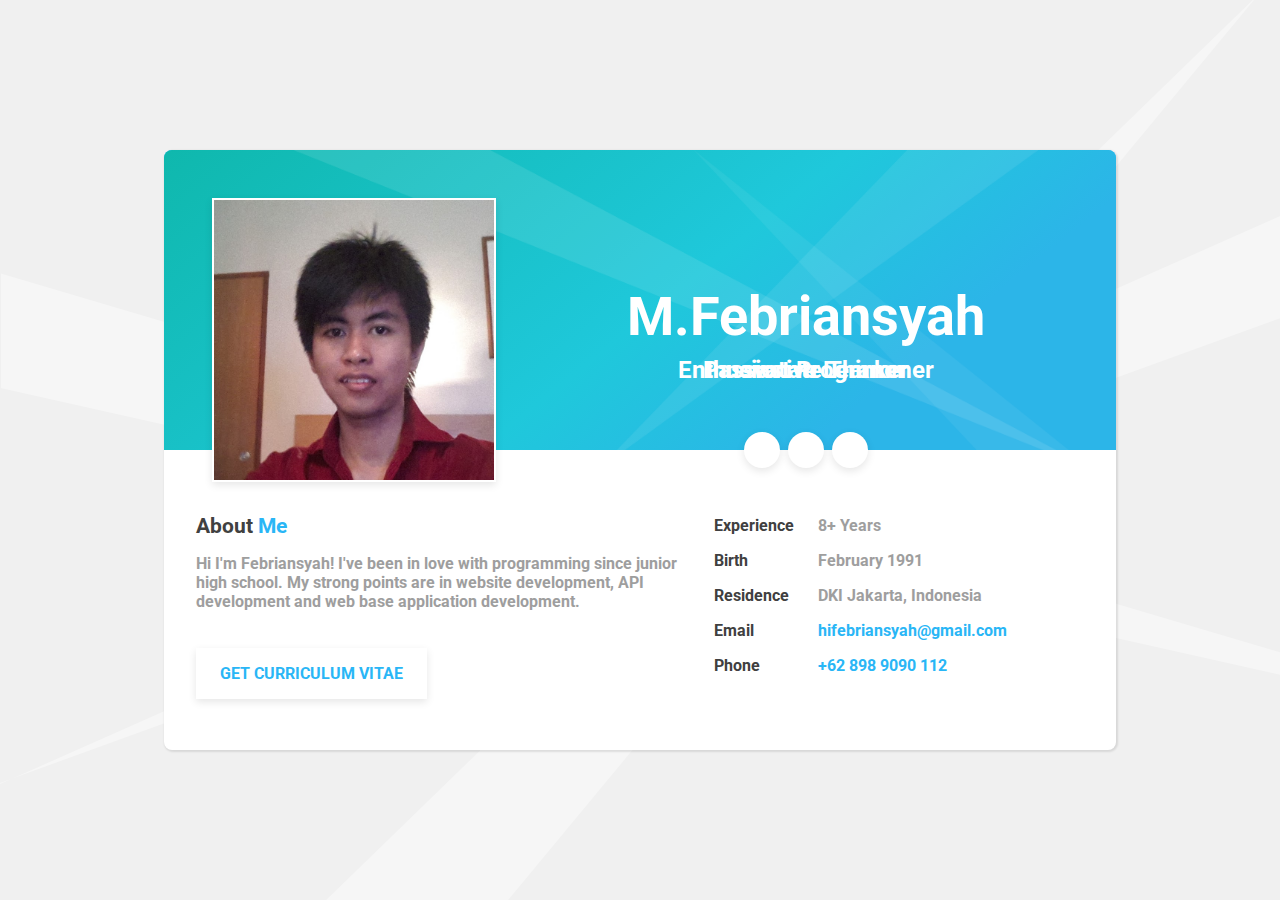
==== index.amp.html @ 85c47ad5 "Initial Commit" ====
<!doctype html>
<html amp lang="en">

<head>
    <meta charset="utf-8">
    <meta name="viewport" content="width=device-width,minimum-scale=1.0,initial-scale=1.0,maximum-scale=1.0,user-scalable=no" />
    <meta name="description" content="Hi I'm Febriansyah and I love programming so much!">
    <title>Enthusiast Programmer - Indonesia | HiFebriansyah</title>
    <link rel="canonical" href="http://hifebriansyah.com/index.html">
    <script async custom-element="amp-analytics" src="https://cdn.ampproject.org/v0/amp-analytics-0.1.js"></script>
    <script async src="https://cdn.ampproject.org/v0.js"></script>
    <style amp-boilerplate>body{-webkit-animation:-amp-start 8s steps(1,end) 0s 1 normal both;-moz-animation:-amp-start 8s steps(1,end) 0s 1 normal both;-ms-animation:-amp-start 8s steps(1,end) 0s 1 normal both;animation:-amp-start 8s steps(1,end) 0s 1 normal both}@-webkit-keyframes -amp-start{from{visibility:hidden}to{visibility:visible}}@-moz-keyframes -amp-start{from{visibility:hidden}to{visibility:visible}}@-ms-keyframes -amp-start{from{visibility:hidden}to{visibility:visible}}@-o-keyframes -amp-start{from{visibility:hidden}to{visibility:visible}}@keyframes -amp-start{from{visibility:hidden}to{visibility:visible}}</style><noscript><style amp-boilerplate>body{-webkit-animation:none;-moz-animation:none;-ms-animation:none;animation:none}</style></noscript>
    <link rel="stylesheet" href="https://fonts.googleapis.com/css?family=Roboto">
    <style amp-custom>.fa.fa-pull-left,.fa.pull-left{margin-right:.3em}.fa,.fa-stack{display:inline-block}@font-face{font-family:FontAwesome;src:url(http://hifebriansyah.com/static/fonts/fontawesome-webfont.eot?v=4.7.0);src:url(http://hifebriansyah.com/static/fonts/fontawesome-webfont.eot?#iefix&v=4.7.0) format('embedded-opentype'),url(http://hifebriansyah.com/static/fonts/fontawesome-webfont.woff2?v=4.7.0) format('woff2'),url(http://hifebriansyah.com/static/fonts/fontawesome-webfont.woff?v=4.7.0) format('woff'),url(http://hifebriansyah.com/static/fonts/fontawesome-webfont.ttf?v=4.7.0) format('truetype'),url(http://hifebriansyah.com/static/fonts/fontawesome-webfont.svg?v=4.7.0#fontawesomeregular) format('svg');font-weight:400;font-style:normal}.fa{font:normal normal normal 14px/1 FontAwesome;font-size:inherit;text-rendering:auto;-webkit-font-smoothing:antialiased;-moz-osx-font-smoothing:grayscale}.fa-lg{font-size:1.33333333em;line-height:.75em;vertical-align:-15%}.fa-2x{font-size:2em}.fa-3x{font-size:3em}.fa-4x{font-size:4em}.fa-5x{font-size:5em}.fa-fw{width:1.28571429em;text-align:center}.fa-ul{padding-left:0;margin-left:2.14285714em;list-style-type:none}.fa.fa-pull-right,.fa.pull-right{margin-left:.3em}.fa-ul>li{position:relative}.fa-li{position:absolute;left:-2.14285714em;width:2.14285714em;top:.14285714em;text-align:center}.fa-li.fa-lg{left:-1.85714286em}.fa-border{padding:.2em .25em .15em;border:.08em solid #eee;border-radius:.1em}.fa-pull-left{float:left}.fa-pull-right,.pull-right{float:right}.paper .bottom>div,.paper .top>div,.pull-left{float:left}.fa-spin{-webkit-animation:fa-spin 2s infinite linear;animation:fa-spin 2s infinite linear}.fa-pulse{-webkit-animation:fa-spin 1s infinite steps(8);animation:fa-spin 1s infinite steps(8)}@-webkit-keyframes fa-spin{0%{-webkit-transform:rotate(0);transform:rotate(0)}100%{-webkit-transform:rotate(359deg);transform:rotate(359deg)}}@keyframes fa-spin{0%{-webkit-transform:rotate(0);transform:rotate(0)}100%{-webkit-transform:rotate(359deg);transform:rotate(359deg)}}.fa-rotate-90{-ms-filter:"progid:DXImageTransform.Microsoft.BasicImage(rotation=1)";-webkit-transform:rotate(90deg);-ms-transform:rotate(90deg);transform:rotate(90deg)}.fa-rotate-180{-ms-filter:"progid:DXImageTransform.Microsoft.BasicImage(rotation=2)";-webkit-transform:rotate(180deg);-ms-transform:rotate(180deg);transform:rotate(180deg)}.fa-rotate-270{-ms-filter:"progid:DXImageTransform.Microsoft.BasicImage(rotation=3)";-webkit-transform:rotate(270deg);-ms-transform:rotate(270deg);transform:rotate(270deg)}.fa-flip-horizontal{-ms-filter:"progid:DXImageTransform.Microsoft.BasicImage(rotation=0, mirror=1)";-webkit-transform:scale(-1,1);-ms-transform:scale(-1,1);transform:scale(-1,1)}.fa-flip-vertical{-ms-filter:"progid:DXImageTransform.Microsoft.BasicImage(rotation=2, mirror=1)";-webkit-transform:scale(1,-1);-ms-transform:scale(1,-1);transform:scale(1,-1)}:root .fa-flip-horizontal,:root .fa-flip-vertical,:root .fa-rotate-180,:root .fa-rotate-270,:root .fa-rotate-90{filter:none}.fa-stack{position:relative;width:2em;height:2em;line-height:2em;vertical-align:middle}.fa-stack-1x,.fa-stack-2x{position:absolute;left:0;width:100%;text-align:center}.fa-stack-1x{line-height:inherit}.fa-stack-2x{font-size:2em}.fa-inverse{color:#fff}.fa-glass:before{content:"\f000"}.fa-music:before{content:"\f001"}.fa-search:before{content:"\f002"}.fa-envelope-o:before{content:"\f003"}.fa-heart:before{content:"\f004"}.fa-star:before{content:"\f005"}.fa-star-o:before{content:"\f006"}.fa-user:before{content:"\f007"}.fa-film:before{content:"\f008"}.fa-th-large:before{content:"\f009"}.fa-th:before{content:"\f00a"}.fa-th-list:before{content:"\f00b"}.fa-check:before{content:"\f00c"}.fa-close:before,.fa-remove:before,.fa-times:before{content:"\f00d"}.fa-search-plus:before{content:"\f00e"}.fa-search-minus:before{content:"\f010"}.fa-power-off:before{content:"\f011"}.fa-signal:before{content:"\f012"}.fa-cog:before,.fa-gear:before{content:"\f013"}.fa-trash-o:before{content:"\f014"}.fa-home:before{content:"\f015"}.fa-file-o:before{content:"\f016"}.fa-clock-o:before{content:"\f017"}.fa-road:before{content:"\f018"}.fa-download:before{content:"\f019"}.fa-arrow-circle-o-down:before{content:"\f01a"}.fa-arrow-circle-o-up:before{content:"\f01b"}.fa-inbox:before{content:"\f01c"}.fa-play-circle-o:before{content:"\f01d"}.fa-repeat:before,.fa-rotate-right:before{content:"\f01e"}.fa-refresh:before{content:"\f021"}.fa-list-alt:before{content:"\f022"}.fa-lock:before{content:"\f023"}.fa-flag:before{content:"\f024"}.fa-headphones:before{content:"\f025"}.fa-volume-off:before{content:"\f026"}.fa-volume-down:before{content:"\f027"}.fa-volume-up:before{content:"\f028"}.fa-qrcode:before{content:"\f029"}.fa-barcode:before{content:"\f02a"}.fa-tag:before{content:"\f02b"}.fa-tags:before{content:"\f02c"}.fa-book:before{content:"\f02d"}.fa-bookmark:before{content:"\f02e"}.fa-print:before{content:"\f02f"}.fa-camera:before{content:"\f030"}.fa-font:before{content:"\f031"}.fa-bold:before{content:"\f032"}.fa-italic:before{content:"\f033"}.fa-text-height:before{content:"\f034"}.fa-text-width:before{content:"\f035"}.fa-align-left:before{content:"\f036"}.fa-align-center:before{content:"\f037"}.fa-align-right:before{content:"\f038"}.fa-align-justify:before{content:"\f039"}.fa-list:before{content:"\f03a"}.fa-dedent:before,.fa-outdent:before{content:"\f03b"}.fa-indent:before{content:"\f03c"}.fa-video-camera:before{content:"\f03d"}.fa-image:before,.fa-photo:before,.fa-picture-o:before{content:"\f03e"}.fa-pencil:before{content:"\f040"}.fa-map-marker:before{content:"\f041"}.fa-adjust:before{content:"\f042"}.fa-tint:before{content:"\f043"}.fa-edit:before,.fa-pencil-square-o:before{content:"\f044"}.fa-share-square-o:before{content:"\f045"}.fa-check-square-o:before{content:"\f046"}.fa-arrows:before{content:"\f047"}.fa-step-backward:before{content:"\f048"}.fa-fast-backward:before{content:"\f049"}.fa-backward:before{content:"\f04a"}.fa-play:before{content:"\f04b"}.fa-pause:before{content:"\f04c"}.fa-stop:before{content:"\f04d"}.fa-forward:before{content:"\f04e"}.fa-fast-forward:before{content:"\f050"}.fa-step-forward:before{content:"\f051"}.fa-eject:before{content:"\f052"}.fa-chevron-left:before{content:"\f053"}.fa-chevron-right:before{content:"\f054"}.fa-plus-circle:before{content:"\f055"}.fa-minus-circle:before{content:"\f056"}.fa-times-circle:before{content:"\f057"}.fa-check-circle:before{content:"\f058"}.fa-question-circle:before{content:"\f059"}.fa-info-circle:before{content:"\f05a"}.fa-crosshairs:before{content:"\f05b"}.fa-times-circle-o:before{content:"\f05c"}.fa-check-circle-o:before{content:"\f05d"}.fa-ban:before{content:"\f05e"}.fa-arrow-left:before{content:"\f060"}.fa-arrow-right:before{content:"\f061"}.fa-arrow-up:before{content:"\f062"}.fa-arrow-down:before{content:"\f063"}.fa-mail-forward:before,.fa-share:before{content:"\f064"}.fa-expand:before{content:"\f065"}.fa-compress:before{content:"\f066"}.fa-plus:before{content:"\f067"}.fa-minus:before{content:"\f068"}.fa-asterisk:before{content:"\f069"}.fa-exclamation-circle:before{content:"\f06a"}.fa-gift:before{content:"\f06b"}.fa-leaf:before{content:"\f06c"}.fa-fire:before{content:"\f06d"}.fa-eye:before{content:"\f06e"}.fa-eye-slash:before{content:"\f070"}.fa-exclamation-triangle:before,.fa-warning:before{content:"\f071"}.fa-plane:before{content:"\f072"}.fa-calendar:before{content:"\f073"}.fa-random:before{content:"\f074"}.fa-comment:before{content:"\f075"}.fa-magnet:before{content:"\f076"}.fa-chevron-up:before{content:"\f077"}.fa-chevron-down:before{content:"\f078"}.fa-retweet:before{content:"\f079"}.fa-shopping-cart:before{content:"\f07a"}.fa-folder:before{content:"\f07b"}.fa-folder-open:before{content:"\f07c"}.fa-arrows-v:before{content:"\f07d"}.fa-arrows-h:before{content:"\f07e"}.fa-bar-chart-o:before,.fa-bar-chart:before{content:"\f080"}.fa-twitter-square:before{content:"\f081"}.fa-facebook-square:before{content:"\f082"}.fa-camera-retro:before{content:"\f083"}.fa-key:before{content:"\f084"}.fa-cogs:before,.fa-gears:before{content:"\f085"}.fa-comments:before{content:"\f086"}.fa-thumbs-o-up:before{content:"\f087"}.fa-thumbs-o-down:before{content:"\f088"}.fa-star-half:before{content:"\f089"}.fa-heart-o:before{content:"\f08a"}.fa-sign-out:before{content:"\f08b"}.fa-linkedin-square:before{content:"\f08c"}.fa-thumb-tack:before{content:"\f08d"}.fa-external-link:before{content:"\f08e"}.fa-sign-in:before{content:"\f090"}.fa-trophy:before{content:"\f091"}.fa-github-square:before{content:"\f092"}.fa-upload:before{content:"\f093"}.fa-lemon-o:before{content:"\f094"}.fa-phone:before{content:"\f095"}.fa-square-o:before{content:"\f096"}.fa-bookmark-o:before{content:"\f097"}.fa-phone-square:before{content:"\f098"}.fa-twitter:before{content:"\f099"}.fa-facebook-f:before,.fa-facebook:before{content:"\f09a"}.fa-github:before{content:"\f09b"}.fa-unlock:before{content:"\f09c"}.fa-credit-card:before{content:"\f09d"}.fa-feed:before,.fa-rss:before{content:"\f09e"}.fa-hdd-o:before{content:"\f0a0"}.fa-bullhorn:before{content:"\f0a1"}.fa-bell:before{content:"\f0f3"}.fa-certificate:before{content:"\f0a3"}.fa-hand-o-right:before{content:"\f0a4"}.fa-hand-o-left:before{content:"\f0a5"}.fa-hand-o-up:before{content:"\f0a6"}.fa-hand-o-down:before{content:"\f0a7"}.fa-arrow-circle-left:before{content:"\f0a8"}.fa-arrow-circle-right:before{content:"\f0a9"}.fa-arrow-circle-up:before{content:"\f0aa"}.fa-arrow-circle-down:before{content:"\f0ab"}.fa-globe:before{content:"\f0ac"}.fa-wrench:before{content:"\f0ad"}.fa-tasks:before{content:"\f0ae"}.fa-filter:before{content:"\f0b0"}.fa-briefcase:before{content:"\f0b1"}.fa-arrows-alt:before{content:"\f0b2"}.fa-group:before,.fa-users:before{content:"\f0c0"}.fa-chain:before,.fa-link:before{content:"\f0c1"}.fa-cloud:before{content:"\f0c2"}.fa-flask:before{content:"\f0c3"}.fa-cut:before,.fa-scissors:before{content:"\f0c4"}.fa-copy:before,.fa-files-o:before{content:"\f0c5"}.fa-paperclip:before{content:"\f0c6"}.fa-floppy-o:before,.fa-save:before{content:"\f0c7"}.fa-square:before{content:"\f0c8"}.fa-bars:before,.fa-navicon:before,.fa-reorder:before{content:"\f0c9"}.fa-list-ul:before{content:"\f0ca"}.fa-list-ol:before{content:"\f0cb"}.fa-strikethrough:before{content:"\f0cc"}.fa-underline:before{content:"\f0cd"}.fa-table:before{content:"\f0ce"}.fa-magic:before{content:"\f0d0"}.fa-truck:before{content:"\f0d1"}.fa-pinterest:before{content:"\f0d2"}.fa-pinterest-square:before{content:"\f0d3"}.fa-google-plus-square:before{content:"\f0d4"}.fa-google-plus:before{content:"\f0d5"}.fa-money:before{content:"\f0d6"}.fa-caret-down:before{content:"\f0d7"}.fa-caret-up:before{content:"\f0d8"}.fa-caret-left:before{content:"\f0d9"}.fa-caret-right:before{content:"\f0da"}.fa-columns:before{content:"\f0db"}.fa-sort:before,.fa-unsorted:before{content:"\f0dc"}.fa-sort-desc:before,.fa-sort-down:before{content:"\f0dd"}.fa-sort-asc:before,.fa-sort-up:before{content:"\f0de"}.fa-envelope:before{content:"\f0e0"}.fa-linkedin:before{content:"\f0e1"}.fa-rotate-left:before,.fa-undo:before{content:"\f0e2"}.fa-gavel:before,.fa-legal:before{content:"\f0e3"}.fa-dashboard:before,.fa-tachometer:before{content:"\f0e4"}.fa-comment-o:before{content:"\f0e5"}.fa-comments-o:before{content:"\f0e6"}.fa-bolt:before,.fa-flash:before{content:"\f0e7"}.fa-sitemap:before{content:"\f0e8"}.fa-umbrella:before{content:"\f0e9"}.fa-clipboard:before,.fa-paste:before{content:"\f0ea"}.fa-lightbulb-o:before{content:"\f0eb"}.fa-exchange:before{content:"\f0ec"}.fa-cloud-download:before{content:"\f0ed"}.fa-cloud-upload:before{content:"\f0ee"}.fa-user-md:before{content:"\f0f0"}.fa-stethoscope:before{content:"\f0f1"}.fa-suitcase:before{content:"\f0f2"}.fa-bell-o:before{content:"\f0a2"}.fa-coffee:before{content:"\f0f4"}.fa-cutlery:before{content:"\f0f5"}.fa-file-text-o:before{content:"\f0f6"}.fa-building-o:before{content:"\f0f7"}.fa-hospital-o:before{content:"\f0f8"}.fa-ambulance:before{content:"\f0f9"}.fa-medkit:before{content:"\f0fa"}.fa-fighter-jet:before{content:"\f0fb"}.fa-beer:before{content:"\f0fc"}.fa-h-square:before{content:"\f0fd"}.fa-plus-square:before{content:"\f0fe"}.fa-angle-double-left:before{content:"\f100"}.fa-angle-double-right:before{content:"\f101"}.fa-angle-double-up:before{content:"\f102"}.fa-angle-double-down:before{content:"\f103"}.fa-angle-left:before{content:"\f104"}.fa-angle-right:before{content:"\f105"}.fa-angle-up:before{content:"\f106"}.fa-angle-down:before{content:"\f107"}.fa-desktop:before{content:"\f108"}.fa-laptop:before{content:"\f109"}.fa-tablet:before{content:"\f10a"}.fa-mobile-phone:before,.fa-mobile:before{content:"\f10b"}.fa-circle-o:before{content:"\f10c"}.fa-quote-left:before{content:"\f10d"}.fa-quote-right:before{content:"\f10e"}.fa-spinner:before{content:"\f110"}.fa-circle:before{content:"\f111"}.fa-mail-reply:before,.fa-reply:before{content:"\f112"}.fa-github-alt:before{content:"\f113"}.fa-folder-o:before{content:"\f114"}.fa-folder-open-o:before{content:"\f115"}.fa-smile-o:before{content:"\f118"}.fa-frown-o:before{content:"\f119"}.fa-meh-o:before{content:"\f11a"}.fa-gamepad:before{content:"\f11b"}.fa-keyboard-o:before{content:"\f11c"}.fa-flag-o:before{content:"\f11d"}.fa-flag-checkered:before{content:"\f11e"}.fa-terminal:before{content:"\f120"}.fa-code:before{content:"\f121"}.fa-mail-reply-all:before,.fa-reply-all:before{content:"\f122"}.fa-star-half-empty:before,.fa-star-half-full:before,.fa-star-half-o:before{content:"\f123"}.fa-location-arrow:before{content:"\f124"}.fa-crop:before{content:"\f125"}.fa-code-fork:before{content:"\f126"}.fa-chain-broken:before,.fa-unlink:before{content:"\f127"}.fa-question:before{content:"\f128"}.fa-info:before{content:"\f129"}.fa-exclamation:before{content:"\f12a"}.fa-superscript:before{content:"\f12b"}.fa-subscript:before{content:"\f12c"}.fa-eraser:before{content:"\f12d"}.fa-puzzle-piece:before{content:"\f12e"}.fa-microphone:before{content:"\f130"}.fa-microphone-slash:before{content:"\f131"}.fa-shield:before{content:"\f132"}.fa-calendar-o:before{content:"\f133"}.fa-fire-extinguisher:before{content:"\f134"}.fa-rocket:before{content:"\f135"}.fa-maxcdn:before{content:"\f136"}.fa-chevron-circle-left:before{content:"\f137"}.fa-chevron-circle-right:before{content:"\f138"}.fa-chevron-circle-up:before{content:"\f139"}.fa-chevron-circle-down:before{content:"\f13a"}.fa-html5:before{content:"\f13b"}.fa-css3:before{content:"\f13c"}.fa-anchor:before{content:"\f13d"}.fa-unlock-alt:before{content:"\f13e"}.fa-bullseye:before{content:"\f140"}.fa-ellipsis-h:before{content:"\f141"}.fa-ellipsis-v:before{content:"\f142"}.fa-rss-square:before{content:"\f143"}.fa-play-circle:before{content:"\f144"}.fa-ticket:before{content:"\f145"}.fa-minus-square:before{content:"\f146"}.fa-minus-square-o:before{content:"\f147"}.fa-level-up:before{content:"\f148"}.fa-level-down:before{content:"\f149"}.fa-check-square:before{content:"\f14a"}.fa-pencil-square:before{content:"\f14b"}.fa-external-link-square:before{content:"\f14c"}.fa-share-square:before{content:"\f14d"}.fa-compass:before{content:"\f14e"}.fa-caret-square-o-down:before,.fa-toggle-down:before{content:"\f150"}.fa-caret-square-o-up:before,.fa-toggle-up:before{content:"\f151"}.fa-caret-square-o-right:before,.fa-toggle-right:before{content:"\f152"}.fa-eur:before,.fa-euro:before{content:"\f153"}.fa-gbp:before{content:"\f154"}.fa-dollar:before,.fa-usd:before{content:"\f155"}.fa-inr:before,.fa-rupee:before{content:"\f156"}.fa-cny:before,.fa-jpy:before,.fa-rmb:before,.fa-yen:before{content:"\f157"}.fa-rouble:before,.fa-rub:before,.fa-ruble:before{content:"\f158"}.fa-krw:before,.fa-won:before{content:"\f159"}.fa-bitcoin:before,.fa-btc:before{content:"\f15a"}.fa-file:before{content:"\f15b"}.fa-file-text:before{content:"\f15c"}.fa-sort-alpha-asc:before{content:"\f15d"}.fa-sort-alpha-desc:before{content:"\f15e"}.fa-sort-amount-asc:before{content:"\f160"}.fa-sort-amount-desc:before{content:"\f161"}.fa-sort-numeric-asc:before{content:"\f162"}.fa-sort-numeric-desc:before{content:"\f163"}.fa-thumbs-up:before{content:"\f164"}.fa-thumbs-down:before{content:"\f165"}.fa-youtube-square:before{content:"\f166"}.fa-youtube:before{content:"\f167"}.fa-xing:before{content:"\f168"}.fa-xing-square:before{content:"\f169"}.fa-youtube-play:before{content:"\f16a"}.fa-dropbox:before{content:"\f16b"}.fa-stack-overflow:before{content:"\f16c"}.fa-instagram:before{content:"\f16d"}.fa-flickr:before{content:"\f16e"}.fa-adn:before{content:"\f170"}.fa-bitbucket:before{content:"\f171"}.fa-bitbucket-square:before{content:"\f172"}.fa-tumblr:before{content:"\f173"}.fa-tumblr-square:before{content:"\f174"}.fa-long-arrow-down:before{content:"\f175"}.fa-long-arrow-up:before{content:"\f176"}.fa-long-arrow-left:before{content:"\f177"}.fa-long-arrow-right:before{content:"\f178"}.fa-apple:before{content:"\f179"}.fa-windows:before{content:"\f17a"}.fa-android:before{content:"\f17b"}.fa-linux:before{content:"\f17c"}.fa-dribbble:before{content:"\f17d"}.fa-skype:before{content:"\f17e"}.fa-foursquare:before{content:"\f180"}.fa-trello:before{content:"\f181"}.fa-female:before{content:"\f182"}.fa-male:before{content:"\f183"}.fa-gittip:before,.fa-gratipay:before{content:"\f184"}.fa-sun-o:before{content:"\f185"}.fa-moon-o:before{content:"\f186"}.fa-archive:before{content:"\f187"}.fa-bug:before{content:"\f188"}.fa-vk:before{content:"\f189"}.fa-weibo:before{content:"\f18a"}.fa-renren:before{content:"\f18b"}.fa-pagelines:before{content:"\f18c"}.fa-stack-exchange:before{content:"\f18d"}.fa-arrow-circle-o-right:before{content:"\f18e"}.fa-arrow-circle-o-left:before{content:"\f190"}.fa-caret-square-o-left:before,.fa-toggle-left:before{content:"\f191"}.fa-dot-circle-o:before{content:"\f192"}.fa-wheelchair:before{content:"\f193"}.fa-vimeo-square:before{content:"\f194"}.fa-try:before,.fa-turkish-lira:before{content:"\f195"}.fa-plus-square-o:before{content:"\f196"}.fa-space-shuttle:before{content:"\f197"}.fa-slack:before{content:"\f198"}.fa-envelope-square:before{content:"\f199"}.fa-wordpress:before{content:"\f19a"}.fa-openid:before{content:"\f19b"}.fa-bank:before,.fa-institution:before,.fa-university:before{content:"\f19c"}.fa-graduation-cap:before,.fa-mortar-board:before{content:"\f19d"}.fa-yahoo:before{content:"\f19e"}.fa-google:before{content:"\f1a0"}.fa-reddit:before{content:"\f1a1"}.fa-reddit-square:before{content:"\f1a2"}.fa-stumbleupon-circle:before{content:"\f1a3"}.fa-stumbleupon:before{content:"\f1a4"}.fa-delicious:before{content:"\f1a5"}.fa-digg:before{content:"\f1a6"}.fa-pied-piper-pp:before{content:"\f1a7"}.fa-pied-piper-alt:before{content:"\f1a8"}.fa-drupal:before{content:"\f1a9"}.fa-joomla:before{content:"\f1aa"}.fa-language:before{content:"\f1ab"}.fa-fax:before{content:"\f1ac"}.fa-building:before{content:"\f1ad"}.fa-child:before{content:"\f1ae"}.fa-paw:before{content:"\f1b0"}.fa-spoon:before{content:"\f1b1"}.fa-cube:before{content:"\f1b2"}.fa-cubes:before{content:"\f1b3"}.fa-behance:before{content:"\f1b4"}.fa-behance-square:before{content:"\f1b5"}.fa-steam:before{content:"\f1b6"}.fa-steam-square:before{content:"\f1b7"}.fa-recycle:before{content:"\f1b8"}.fa-automobile:before,.fa-car:before{content:"\f1b9"}.fa-cab:before,.fa-taxi:before{content:"\f1ba"}.fa-tree:before{content:"\f1bb"}.fa-spotify:before{content:"\f1bc"}.fa-deviantart:before{content:"\f1bd"}.fa-soundcloud:before{content:"\f1be"}.fa-database:before{content:"\f1c0"}.fa-file-pdf-o:before{content:"\f1c1"}.fa-file-word-o:before{content:"\f1c2"}.fa-file-excel-o:before{content:"\f1c3"}.fa-file-powerpoint-o:before{content:"\f1c4"}.fa-file-image-o:before,.fa-file-photo-o:before,.fa-file-picture-o:before{content:"\f1c5"}.fa-file-archive-o:before,.fa-file-zip-o:before{content:"\f1c6"}.fa-file-audio-o:before,.fa-file-sound-o:before{content:"\f1c7"}.fa-file-movie-o:before,.fa-file-video-o:before{content:"\f1c8"}.fa-file-code-o:before{content:"\f1c9"}.fa-vine:before{content:"\f1ca"}.fa-codepen:before{content:"\f1cb"}.fa-jsfiddle:before{content:"\f1cc"}.fa-life-bouy:before,.fa-life-buoy:before,.fa-life-ring:before,.fa-life-saver:before,.fa-support:before{content:"\f1cd"}.fa-circle-o-notch:before{content:"\f1ce"}.fa-ra:before,.fa-rebel:before,.fa-resistance:before{content:"\f1d0"}.fa-empire:before,.fa-ge:before{content:"\f1d1"}.fa-git-square:before{content:"\f1d2"}.fa-git:before{content:"\f1d3"}.fa-hacker-news:before,.fa-y-combinator-square:before,.fa-yc-square:before{content:"\f1d4"}.fa-tencent-weibo:before{content:"\f1d5"}.fa-qq:before{content:"\f1d6"}.fa-wechat:before,.fa-weixin:before{content:"\f1d7"}.fa-paper-plane:before,.fa-send:before{content:"\f1d8"}.fa-paper-plane-o:before,.fa-send-o:before{content:"\f1d9"}.fa-history:before{content:"\f1da"}.fa-circle-thin:before{content:"\f1db"}.fa-header:before{content:"\f1dc"}.fa-paragraph:before{content:"\f1dd"}.fa-sliders:before{content:"\f1de"}.fa-share-alt:before{content:"\f1e0"}.fa-share-alt-square:before{content:"\f1e1"}.fa-bomb:before{content:"\f1e2"}.fa-futbol-o:before,.fa-soccer-ball-o:before{content:"\f1e3"}.fa-tty:before{content:"\f1e4"}.fa-binoculars:before{content:"\f1e5"}.fa-plug:before{content:"\f1e6"}.fa-slideshare:before{content:"\f1e7"}.fa-twitch:before{content:"\f1e8"}.fa-yelp:before{content:"\f1e9"}.fa-newspaper-o:before{content:"\f1ea"}.fa-wifi:before{content:"\f1eb"}.fa-calculator:before{content:"\f1ec"}.fa-paypal:before{content:"\f1ed"}.fa-google-wallet:before{content:"\f1ee"}.fa-cc-visa:before{content:"\f1f0"}.fa-cc-mastercard:before{content:"\f1f1"}.fa-cc-discover:before{content:"\f1f2"}.fa-cc-amex:before{content:"\f1f3"}.fa-cc-paypal:before{content:"\f1f4"}.fa-cc-stripe:before{content:"\f1f5"}.fa-bell-slash:before{content:"\f1f6"}.fa-bell-slash-o:before{content:"\f1f7"}.fa-trash:before{content:"\f1f8"}.fa-copyright:before{content:"\f1f9"}.fa-at:before{content:"\f1fa"}.fa-eyedropper:before{content:"\f1fb"}.fa-paint-brush:before{content:"\f1fc"}.fa-birthday-cake:before{content:"\f1fd"}.fa-area-chart:before{content:"\f1fe"}.fa-pie-chart:before{content:"\f200"}.fa-line-chart:before{content:"\f201"}.fa-lastfm:before{content:"\f202"}.fa-lastfm-square:before{content:"\f203"}.fa-toggle-off:before{content:"\f204"}.fa-toggle-on:before{content:"\f205"}.fa-bicycle:before{content:"\f206"}.fa-bus:before{content:"\f207"}.fa-ioxhost:before{content:"\f208"}.fa-angellist:before{content:"\f209"}.fa-cc:before{content:"\f20a"}.fa-ils:before,.fa-shekel:before,.fa-sheqel:before{content:"\f20b"}.fa-meanpath:before{content:"\f20c"}.fa-buysellads:before{content:"\f20d"}.fa-connectdevelop:before{content:"\f20e"}.fa-dashcube:before{content:"\f210"}.fa-forumbee:before{content:"\f211"}.fa-leanpub:before{content:"\f212"}.fa-sellsy:before{content:"\f213"}.fa-shirtsinbulk:before{content:"\f214"}.fa-simplybuilt:before{content:"\f215"}.fa-skyatlas:before{content:"\f216"}.fa-cart-plus:before{content:"\f217"}.fa-cart-arrow-down:before{content:"\f218"}.fa-diamond:before{content:"\f219"}.fa-ship:before{content:"\f21a"}.fa-user-secret:before{content:"\f21b"}.fa-motorcycle:before{content:"\f21c"}.fa-street-view:before{content:"\f21d"}.fa-heartbeat:before{content:"\f21e"}.fa-venus:before{content:"\f221"}.fa-mars:before{content:"\f222"}.fa-mercury:before{content:"\f223"}.fa-intersex:before,.fa-transgender:before{content:"\f224"}.fa-transgender-alt:before{content:"\f225"}.fa-venus-double:before{content:"\f226"}.fa-mars-double:before{content:"\f227"}.fa-venus-mars:before{content:"\f228"}.fa-mars-stroke:before{content:"\f229"}.fa-mars-stroke-v:before{content:"\f22a"}.fa-mars-stroke-h:before{content:"\f22b"}.fa-neuter:before{content:"\f22c"}.fa-genderless:before{content:"\f22d"}.fa-facebook-official:before{content:"\f230"}.fa-pinterest-p:before{content:"\f231"}.fa-whatsapp:before{content:"\f232"}.fa-server:before{content:"\f233"}.fa-user-plus:before{content:"\f234"}.fa-user-times:before{content:"\f235"}.fa-bed:before,.fa-hotel:before{content:"\f236"}.fa-viacoin:before{content:"\f237"}.fa-train:before{content:"\f238"}.fa-subway:before{content:"\f239"}.fa-medium:before{content:"\f23a"}.fa-y-combinator:before,.fa-yc:before{content:"\f23b"}.fa-optin-monster:before{content:"\f23c"}.fa-opencart:before{content:"\f23d"}.fa-expeditedssl:before{content:"\f23e"}.fa-battery-4:before,.fa-battery-full:before,.fa-battery:before{content:"\f240"}.fa-battery-3:before,.fa-battery-three-quarters:before{content:"\f241"}.fa-battery-2:before,.fa-battery-half:before{content:"\f242"}.fa-battery-1:before,.fa-battery-quarter:before{content:"\f243"}.fa-battery-0:before,.fa-battery-empty:before{content:"\f244"}.fa-mouse-pointer:before{content:"\f245"}.fa-i-cursor:before{content:"\f246"}.fa-object-group:before{content:"\f247"}.fa-object-ungroup:before{content:"\f248"}.fa-sticky-note:before{content:"\f249"}.fa-sticky-note-o:before{content:"\f24a"}.fa-cc-jcb:before{content:"\f24b"}.fa-cc-diners-club:before{content:"\f24c"}.fa-clone:before{content:"\f24d"}.fa-balance-scale:before{content:"\f24e"}.fa-hourglass-o:before{content:"\f250"}.fa-hourglass-1:before,.fa-hourglass-start:before{content:"\f251"}.fa-hourglass-2:before,.fa-hourglass-half:before{content:"\f252"}.fa-hourglass-3:before,.fa-hourglass-end:before{content:"\f253"}.fa-hourglass:before{content:"\f254"}.fa-hand-grab-o:before,.fa-hand-rock-o:before{content:"\f255"}.fa-hand-paper-o:before,.fa-hand-stop-o:before{content:"\f256"}.fa-hand-scissors-o:before{content:"\f257"}.fa-hand-lizard-o:before{content:"\f258"}.fa-hand-spock-o:before{content:"\f259"}.fa-hand-pointer-o:before{content:"\f25a"}.fa-hand-peace-o:before{content:"\f25b"}.fa-trademark:before{content:"\f25c"}.fa-registered:before{content:"\f25d"}.fa-creative-commons:before{content:"\f25e"}.fa-gg:before{content:"\f260"}.fa-gg-circle:before{content:"\f261"}.fa-tripadvisor:before{content:"\f262"}.fa-odnoklassniki:before{content:"\f263"}.fa-odnoklassniki-square:before{content:"\f264"}.fa-get-pocket:before{content:"\f265"}.fa-wikipedia-w:before{content:"\f266"}.fa-safari:before{content:"\f267"}.fa-chrome:before{content:"\f268"}.fa-firefox:before{content:"\f269"}.fa-opera:before{content:"\f26a"}.fa-internet-explorer:before{content:"\f26b"}.fa-television:before,.fa-tv:before{content:"\f26c"}.fa-contao:before{content:"\f26d"}.fa-500px:before{content:"\f26e"}.fa-amazon:before{content:"\f270"}.fa-calendar-plus-o:before{content:"\f271"}.fa-calendar-minus-o:before{content:"\f272"}.fa-calendar-times-o:before{content:"\f273"}.fa-calendar-check-o:before{content:"\f274"}.fa-industry:before{content:"\f275"}.fa-map-pin:before{content:"\f276"}.fa-map-signs:before{content:"\f277"}.fa-map-o:before{content:"\f278"}.fa-map:before{content:"\f279"}.fa-commenting:before{content:"\f27a"}.fa-commenting-o:before{content:"\f27b"}.fa-houzz:before{content:"\f27c"}.fa-vimeo:before{content:"\f27d"}.fa-black-tie:before{content:"\f27e"}.fa-fonticons:before{content:"\f280"}.fa-reddit-alien:before{content:"\f281"}.fa-edge:before{content:"\f282"}.fa-credit-card-alt:before{content:"\f283"}.fa-codiepie:before{content:"\f284"}.fa-modx:before{content:"\f285"}.fa-fort-awesome:before{content:"\f286"}.fa-usb:before{content:"\f287"}.fa-product-hunt:before{content:"\f288"}.fa-mixcloud:before{content:"\f289"}.fa-scribd:before{content:"\f28a"}.fa-pause-circle:before{content:"\f28b"}.fa-pause-circle-o:before{content:"\f28c"}.fa-stop-circle:before{content:"\f28d"}.fa-stop-circle-o:before{content:"\f28e"}.fa-shopping-bag:before{content:"\f290"}.fa-shopping-basket:before{content:"\f291"}.fa-hashtag:before{content:"\f292"}.fa-bluetooth:before{content:"\f293"}.fa-bluetooth-b:before{content:"\f294"}.fa-percent:before{content:"\f295"}.fa-gitlab:before{content:"\f296"}.fa-wpbeginner:before{content:"\f297"}.fa-wpforms:before{content:"\f298"}.fa-envira:before{content:"\f299"}.fa-universal-access:before{content:"\f29a"}.fa-wheelchair-alt:before{content:"\f29b"}.fa-question-circle-o:before{content:"\f29c"}.fa-blind:before{content:"\f29d"}.fa-audio-description:before{content:"\f29e"}.fa-volume-control-phone:before{content:"\f2a0"}.fa-braille:before{content:"\f2a1"}.fa-assistive-listening-systems:before{content:"\f2a2"}.fa-american-sign-language-interpreting:before,.fa-asl-interpreting:before{content:"\f2a3"}.fa-deaf:before,.fa-deafness:before,.fa-hard-of-hearing:before{content:"\f2a4"}.fa-glide:before{content:"\f2a5"}.fa-glide-g:before{content:"\f2a6"}.fa-sign-language:before,.fa-signing:before{content:"\f2a7"}.fa-low-vision:before{content:"\f2a8"}.fa-viadeo:before{content:"\f2a9"}.fa-viadeo-square:before{content:"\f2aa"}.fa-snapchat:before{content:"\f2ab"}.fa-snapchat-ghost:before{content:"\f2ac"}.fa-snapchat-square:before{content:"\f2ad"}.fa-pied-piper:before{content:"\f2ae"}.fa-first-order:before{content:"\f2b0"}.fa-yoast:before{content:"\f2b1"}.fa-themeisle:before{content:"\f2b2"}.fa-google-plus-circle:before,.fa-google-plus-official:before{content:"\f2b3"}.fa-fa:before,.fa-font-awesome:before{content:"\f2b4"}.fa-handshake-o:before{content:"\f2b5"}.fa-envelope-open:before{content:"\f2b6"}.fa-envelope-open-o:before{content:"\f2b7"}.fa-linode:before{content:"\f2b8"}.fa-address-book:before{content:"\f2b9"}.fa-address-book-o:before{content:"\f2ba"}.fa-address-card:before,.fa-vcard:before{content:"\f2bb"}.fa-address-card-o:before,.fa-vcard-o:before{content:"\f2bc"}.fa-user-circle:before{content:"\f2bd"}.fa-user-circle-o:before{content:"\f2be"}.fa-user-o:before{content:"\f2c0"}.fa-id-badge:before{content:"\f2c1"}.fa-drivers-license:before,.fa-id-card:before{content:"\f2c2"}.fa-drivers-license-o:before,.fa-id-card-o:before{content:"\f2c3"}.fa-quora:before{content:"\f2c4"}.fa-free-code-camp:before{content:"\f2c5"}.fa-telegram:before{content:"\f2c6"}.fa-thermometer-4:before,.fa-thermometer-full:before,.fa-thermometer:before{content:"\f2c7"}.fa-thermometer-3:before,.fa-thermometer-three-quarters:before{content:"\f2c8"}.fa-thermometer-2:before,.fa-thermometer-half:before{content:"\f2c9"}.fa-thermometer-1:before,.fa-thermometer-quarter:before{content:"\f2ca"}.fa-thermometer-0:before,.fa-thermometer-empty:before{content:"\f2cb"}.fa-shower:before{content:"\f2cc"}.fa-bath:before,.fa-bathtub:before,.fa-s15:before{content:"\f2cd"}.fa-podcast:before{content:"\f2ce"}.fa-window-maximize:before{content:"\f2d0"}.fa-window-minimize:before{content:"\f2d1"}.fa-window-restore:before{content:"\f2d2"}.fa-times-rectangle:before,.fa-window-close:before{content:"\f2d3"}.fa-times-rectangle-o:before,.fa-window-close-o:before{content:"\f2d4"}.fa-bandcamp:before{content:"\f2d5"}.fa-grav:before{content:"\f2d6"}.fa-etsy:before{content:"\f2d7"}.fa-imdb:before{content:"\f2d8"}.fa-ravelry:before{content:"\f2d9"}.fa-eercast:before{content:"\f2da"}.fa-microchip:before{content:"\f2db"}.fa-snowflake-o:before{content:"\f2dc"}.fa-superpowers:before{content:"\f2dd"}.fa-wpexplorer:before{content:"\f2de"}.fa-meetup:before{content:"\f2e0"}.sr-only{position:absolute;width:1px;height:1px;padding:0;margin:-1px;overflow:hidden;clip:rect(0,0,0,0);border:0}.sr-only-focusable:active,.sr-only-focusable:focus{position:static;width:auto;height:auto;margin:0;overflow:visible;clip:auto}body,h1,h2,h3,h4,h5,h6{margin:0}.paper .top,.paper .top .photo,html{background-repeat:no-repeat}.paper .bottom:after,.paper .top:after{visibility:hidden;content:"";clear:both}.paper .bottom .buttons a,.paper .bottom .info h4 a,.paper .top .icons a,.paper .top .icons a:hover i,.paper .top .photo{transition:all .5s ease-in-out}html{font-family:Roboto;font-size:16px;line-height:auto;color:#404040;background-color:#f0f0f0;background-image:url(static/images/bg.png);background-size:cover;background-attachment:fixed;-webkit-overflow-scrolling:touch}body{height:100vh}a{color:#29B6F6;text-decoration:none}.container{position:relative;height:100%;width:100%}.paper{background-color:#fff;width:952px;border-radius:8px;overflow:hidden;box-shadow:1px 1px 2px 1px rgba(0,0,0,.1)}.paper .top{background-color:#29B6F6;background-image:url(static/images/bgh.png),linear-gradient(141deg,#0fb8ad 0,#1fc8db 51%,#2cb5e8 75%);background-size:100% 320px;background-attachment:scroll;height:300px}.paper .top:after{display:block;height:0}.paper .top .photo{background-color:#404040;background-image:url(static/images/me.jpg);background-size:300px;background-position:center -60px;width:280px;height:280px;border:2px solid #fff;box-shadow:0 3px 8px 0 rgba(0,0,0,.1);margin:48px 48px -32px}.paper .top .photo:hover{transform:translateY(-9px) scale(1.1,1.1);box-shadow:0 18px 24px rgba(0,0,0,.15);border-color:rgba(255,255,255,0);background-size:285px;border-radius:16px}.paper .top .headings{width:calc(100% - 428px);text-align:center;margin-top:135px;margin-bottom:-24px;color:#fff}.paper .top .headings h1{font-size:54px;line-height:63px;margin-bottom:8px;font-weight:700}.paper .top .headings .marquee{height:28px;margin-bottom:48px;padding-left:200px;position:relative}.paper .top .icons{text-align:center;position:relative;z-index:1}.paper .top .icons a{display:inline-block;height:36px;width:36px;text-align:center;background-color:#fff;box-shadow:0 3px 8px 0 rgba(0,0,0,.1);border-radius:36px;font-size:16px;line-height:36px;margin:0 4px}.paper .top .icons a:hover{transform:translateY(-9px) scale(1.25,1.25);box-shadow:0 18px 24px rgba(0,0,0,.15)}.paper .top .icons a:hover i{transform:rotateY(-360deg) rotate(-360deg);color:#fff}.paper .top .icons a.linkedin:hover{background-color:#0077B5}.paper .top .icons a.github-alt:hover{background-color:#24292e}.paper .top .icons a.youtube-play:hover{background-color:red}.paper .top .icons a .fa-linkedin{color:#0077B5}.paper .top .icons a .fa-github-alt{color:#24292e}.paper .top .icons a .fa-youtube-play{color:red}.paper .bottom .headings p,.paper .bottom .info h4 span:nth-child(2){color:#9E9E9E;line-height:19px;font-weight:700}.paper .bottom{height:300px}.paper .bottom:after{display:block;height:0}.paper .bottom .info h4 a,.paper .bottom .info h4 span{display:inline-block}.paper .bottom .headings{margin-top:64px;margin-left:32px;margin-right:32px;width:486px}.paper .bottom .headings h3{font-size:21px}.paper .bottom .headings p{font-size:16px}.paper .bottom .info{width:calc(100% - 578px);margin-top:66px}.paper .bottom .info h4{margin-bottom:16px}.paper .bottom .info h4 span:nth-child(1){width:104px}.paper .bottom .buttons{width:486px;margin-left:32px;margin-top:-43px}.paper .bottom .buttons a{background-color:#fff;border:none;padding:16px 24px;box-shadow:0 3px 8px 0 rgba(0,0,0,.1);font-weight:700;font-size:16px;display:inline-block;text-align:center}@media (min-width:953px) and (min-height:600px){.paper{transform:translateY(calc(50vh - 300px))}}@media (min-width:953px){.paper .bottom .buttons a:hover,.paper .bottom .info h4 a:hover{box-shadow:0 18px 24px rgba(0,0,0,.15);background-color:#29B6F6;color:#fff;border-radius:50px}.paper{margin:auto}.paper .bottom .info h4 a:hover{margin:-16px;transform:translateY(-9px);padding:16px}.paper .bottom .buttons a:hover{transform:translateY(-9px) scale(1.1,1.1)}}h2{position:absolute;left:0;width:100%;font-size:24px;line-height:28px}h2:nth-child(1){animation:marquee1st 10s ease-in-out infinite alternate}h2:nth-child(2){animation:marquee2nd 10s ease-in-out infinite alternate}h2:nth-child(3){animation:marquee3rd 10s ease-in-out infinite alternate}@keyframes marquee1st{0%{opacity:1}15%{opacity:1;transform:translateX(0) translateY(0) rotate(0) rotateX(0) scale(1,1)}35%{opacity:0;transform:translateX(-60px) translateY(60px) rotate(-270deg) rotateX(-180deg) scale(0,0)}100%,65%,85%{opacity:0}}@keyframes marquee2nd{0%,100%{opacity:0}15%{opacity:0;transform:translateX(60px) translateY(60px) rotate(270deg) rotateX(180deg) scale(0,0)}35%,65%{opacity:1;transform:translateX(0) translateY(0) rotate(0) rotateX(0) scale(1,1)}85%{opacity:0;transform:translateX(-60px) translateY(60px) rotate(-270deg) rotateX(-180deg) scale(0,0)}}@keyframes marquee3rd{0%,15%,35%{opacity:0}65%{opacity:0;transform:translateX(60px) translateY(60px) rotate(270deg) rotateX(180deg) scale(0,0)}85%{opacity:1;transform:translateX(0) translateY(0) rotate(0) rotateX(0) scale(1,1)}100%{opacity:1}}@media (max-width:952px){.paper .bottom,.paper .top{height:auto}.paper{width:100%;border-radius:0}.paper .bottom>div,.paper .top>div{float:none}.paper .top{display:inline-block;width:100%;background-size:100% 100%}.paper .top .photo{margin-bottom:0;margin-right:auto;margin-left:auto;border-radius:500px}.paper .top .headings{width:calc(100% - 32px);margin:32px 16px -16px}.paper .bottom .buttons,.paper .bottom .headings,.paper .bottom .info{width:calc(100% - 32px);margin:32px 16px}.paper .bottom .buttons a{width:calc(100% - 48px);margin:16px 0;background-color:#29B6F6;color:#fff;transition:none;border-radius:50px}}</style>
    <link rel="apple-touch-icon" sizes="180x180" href="/static/favicons/apple-touch-icon.png">
    <link rel="icon" type="image/png" sizes="32x32" href="/static/favicons/favicon-32x32.png">
    <link rel="icon" type="image/png" sizes="16x16" href="/static/favicons/favicon-16x16.png">
    <link rel="manifest" href="/static/favicons/manifest.json">
    <link rel="mask-icon" href="/static/favicons/safari-pinned-tab.svg" color="#5bbad5">
    <link rel="shortcut icon" href="/static/favicons/favicon.ico">
    <meta name="apple-mobile-web-app-title" content="hifebriansyah">
    <meta name="application-name" content="hifebriansyah">
    <meta name="msapplication-config" content="/static/favicons/browserconfig.xml">
    <meta name="theme-color" content="#404040">
	<link rel="alternate" href="http://hifebriansyah.com" hreflang="en-us" />
</head>

<body>
    <div class="container">
        <div class="paper">
            <div class="top">
                <div class="photo"></div>
                <div class="headings">
                    <h1>M.Febriansyah</h1>
                    <div class="marquee">
                        <h2>Enthusiast Programmer</h2>
                        <h2>Passionate Thinker</h2>
                        <h2>Innovative Learner</h2>&nbsp;</div>
                    <div class="icons"><a target="_blank" href="https://www.github.com/hifebriansyah" class="github-alt" title="github"><i class="fa fa-github-alt"></i></a><a target="_blank" href="https://www.linkedin.com/in/muhammad-febriansyah" class="linkedin" title="linkedin"><i class="fa fa-linkedin"></i></a><a target="_blank" href="https://www.youtube.com/channel/UCaW6-tkir5lUNJglD3Y50-Q" class="youtube-play" title="youtube"><i class="fa fa-youtube-play"></i></a></div>
                </div>
            </div>
            <div class="bottom">
                <div class="headings">
                    <h3>About <a href="#">Me</a></h3>
                    <p>Hi I'm Febriansyah! I've been in love with programming since junior high school. My strong points are in website development, API development and web base application development.</p>
                </div>
                <div class="info">
                    <h4><span>Experience</span><span>8+ Years</span></h4>
                    <h4><span>Birth</span><span>February 1991</span></h4>
                    <h4><span>Residence</span><span>DKI Jakarta, Indonesia</span></h4>
                    <h4><span>Email</span><a href="mailto:hifebriansyah@gmail.com">hifebriansyah@gmail.com</a></h4>
                    <h4><span>Phone</span><a href="tel:+6208989090112">+62 898 9090 112</a></h4></div>
                <div class="buttons"><a href="mailto:hifebriansyah@gmail.com?subject=CV Request&body=Hi, I've seen Your vCard and I would love to get Your Curriculum Vitae (CV), Regards.">GET CURRICULUM VITAE</a></div>
            </div>
        </div>
    </div>
    <amp-analytics type="googleanalytics">
        <script type="application/json">
        { "vars": { "account": "UA-111686475-1" }, "triggers": { "trackPageview": { "on": "visible", "request": "pageview" } } }
        </script>
    </amp-analytics>
</body>

</html>
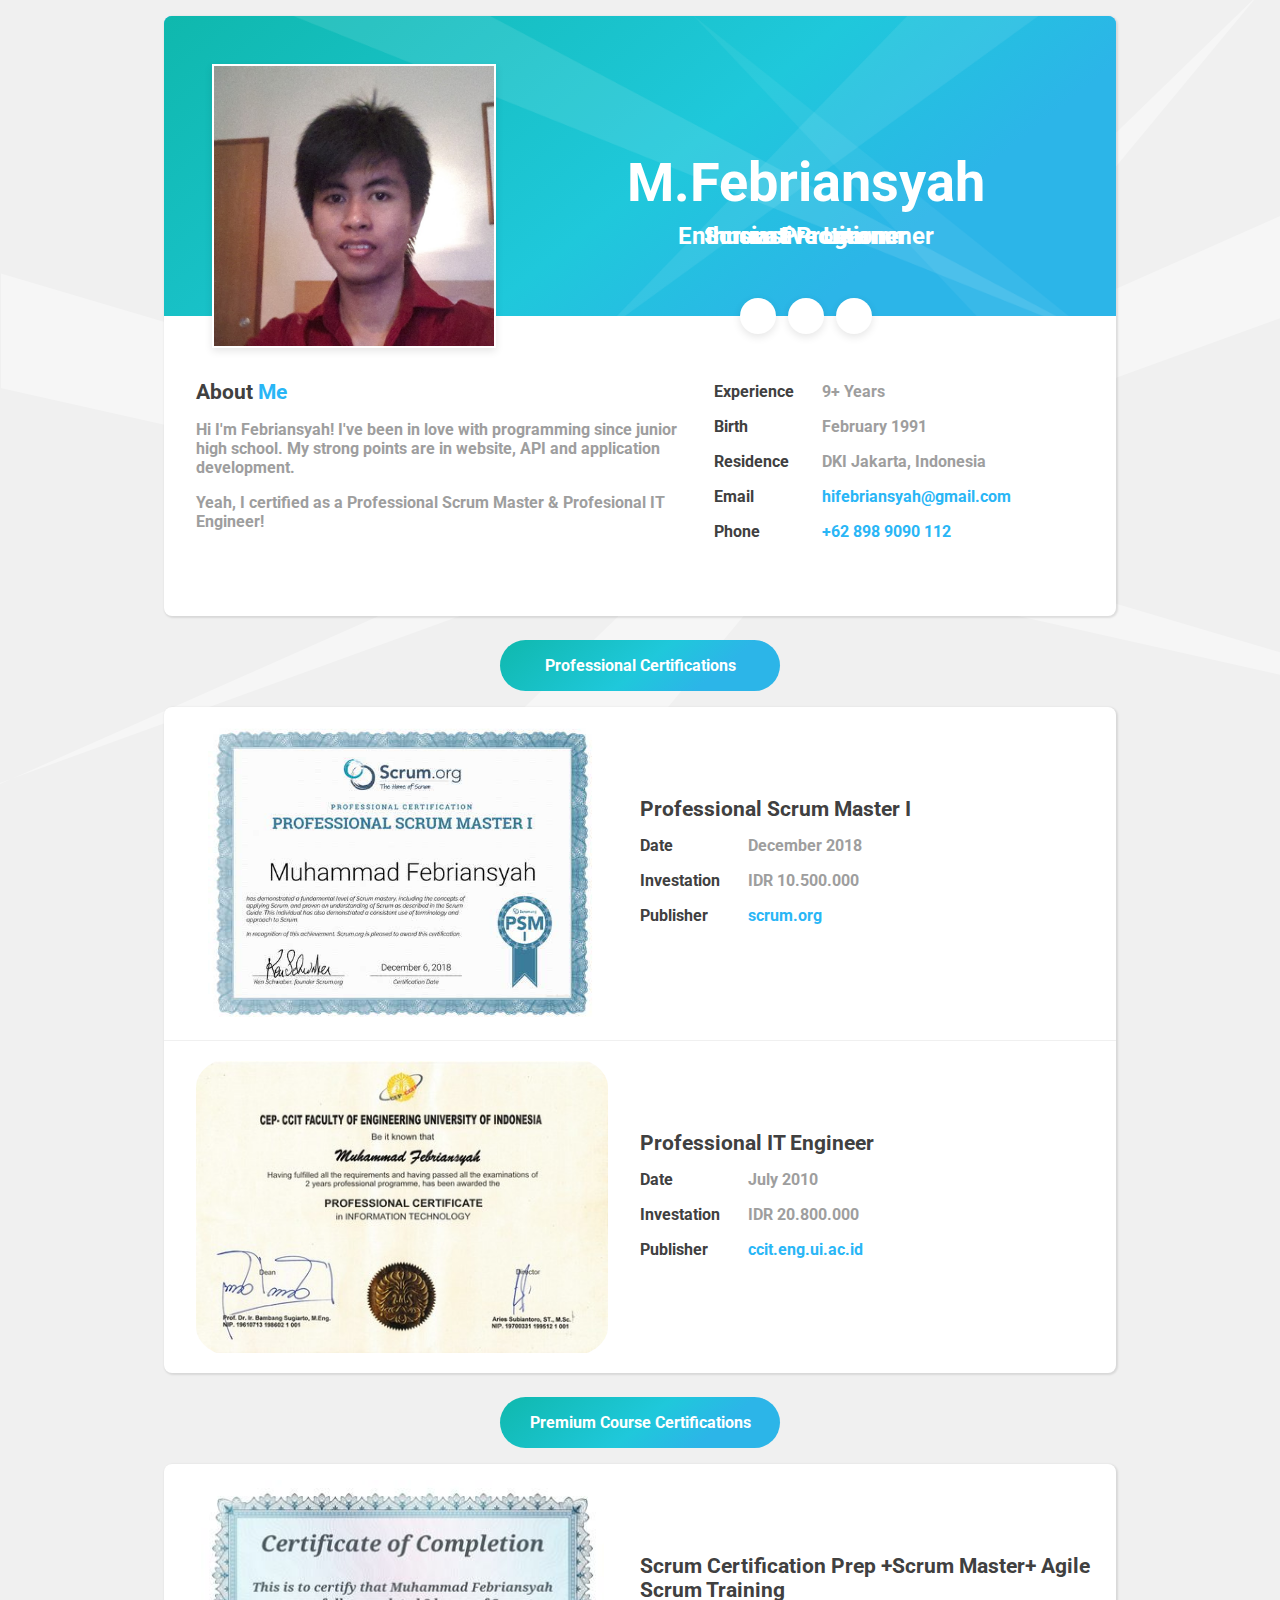
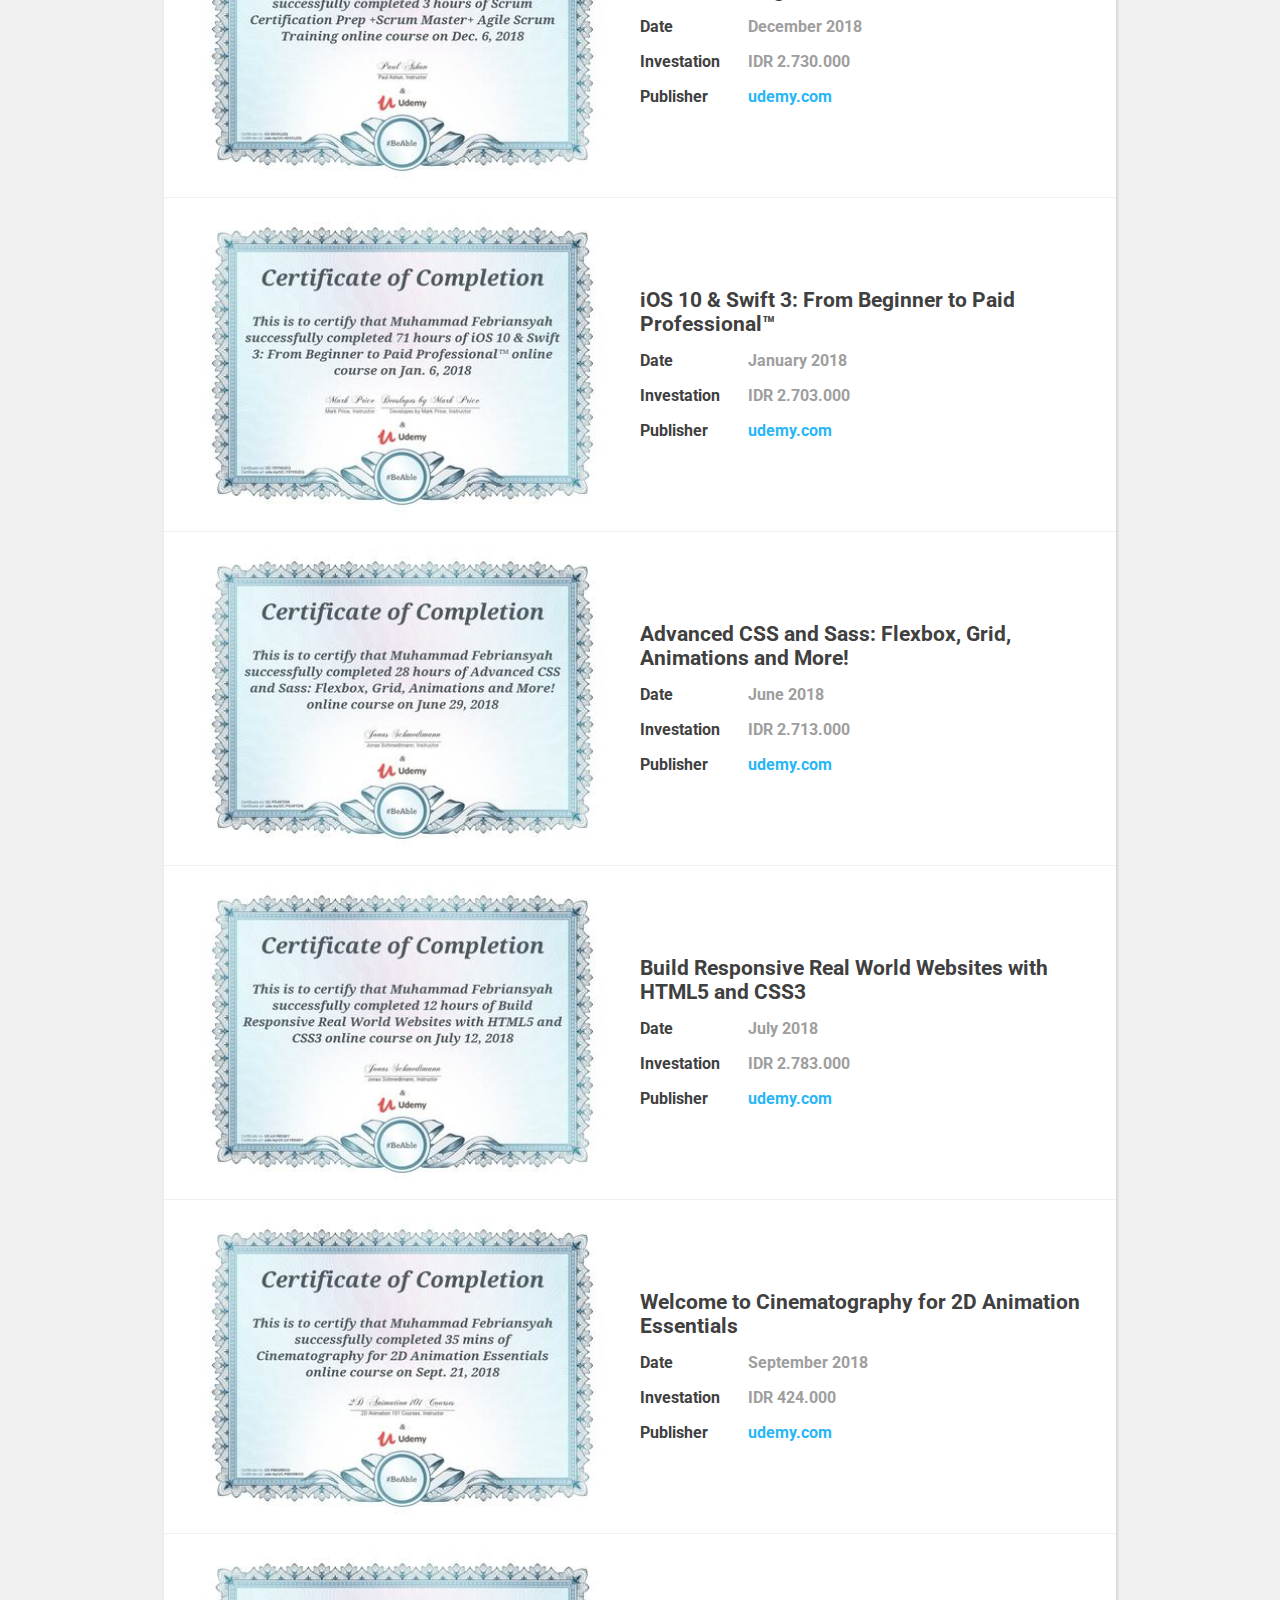
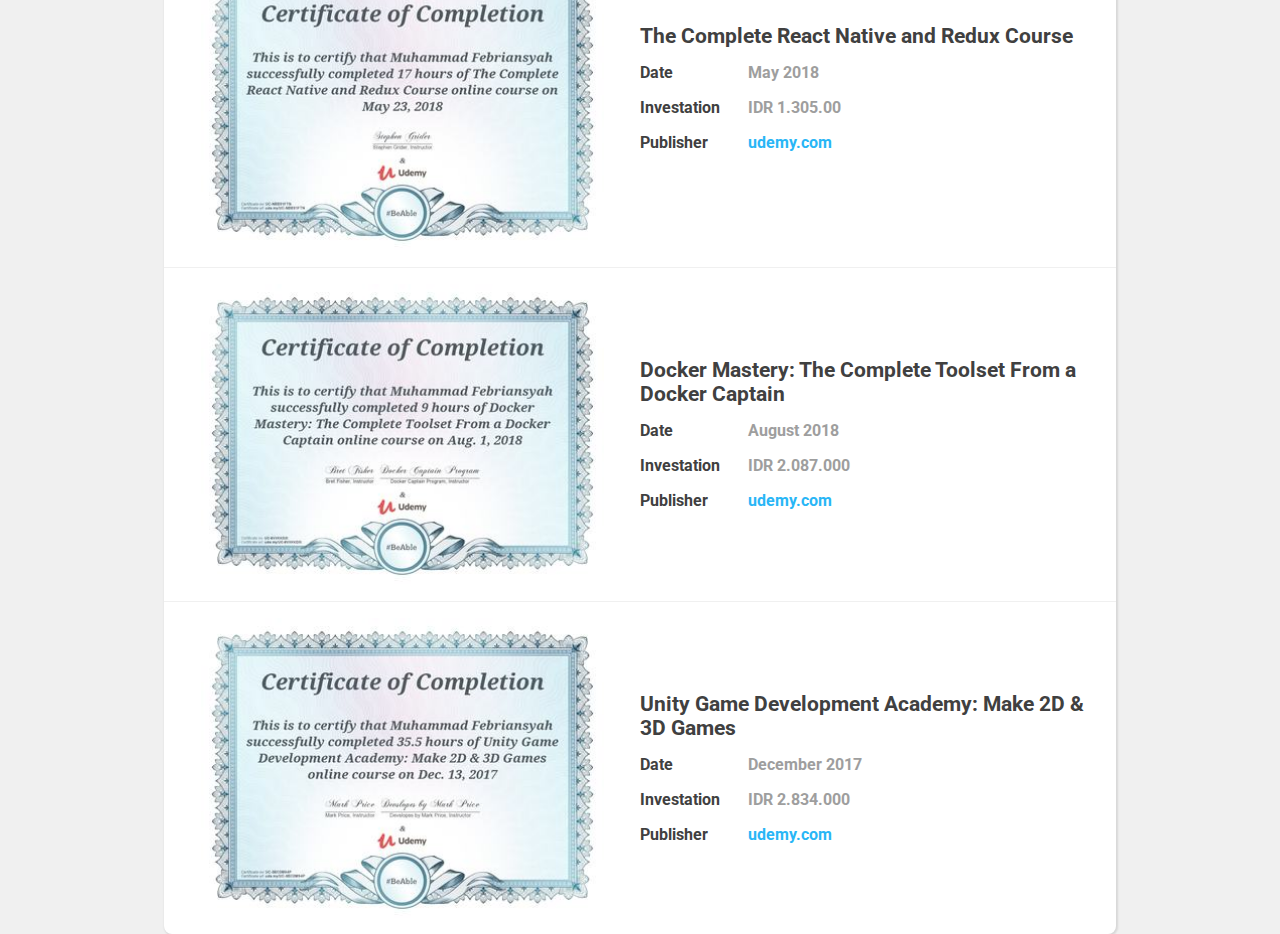
==== commit 3b25da94: "certification detail" ====
--- a/index.amp.html
+++ b/index.amp.html
@@ -11,7 +11,7 @@
     <script async src="https://cdn.ampproject.org/v0.js"></script>
     <style amp-boilerplate>body{-webkit-animation:-amp-start 8s steps(1,end) 0s 1 normal both;-moz-animation:-amp-start 8s steps(1,end) 0s 1 normal both;-ms-animation:-amp-start 8s steps(1,end) 0s 1 normal both;animation:-amp-start 8s steps(1,end) 0s 1 normal both}@-webkit-keyframes -amp-start{from{visibility:hidden}to{visibility:visible}}@-moz-keyframes -amp-start{from{visibility:hidden}to{visibility:visible}}@-ms-keyframes -amp-start{from{visibility:hidden}to{visibility:visible}}@-o-keyframes -amp-start{from{visibility:hidden}to{visibility:visible}}@keyframes -amp-start{from{visibility:hidden}to{visibility:visible}}</style><noscript><style amp-boilerplate>body{-webkit-animation:none;-moz-animation:none;-ms-animation:none;animation:none}</style></noscript>
     <link rel="stylesheet" href="https://fonts.googleapis.com/css?family=Roboto">
-    <style amp-custom>.fa.fa-pull-left,.fa.pull-left{margin-right:.3em}.fa,.fa-stack{display:inline-block}@font-face{font-family:FontAwesome;src:url(http://hifebriansyah.com/static/fonts/fontawesome-webfont.eot?v=4.7.0);src:url(http://hifebriansyah.com/static/fonts/fontawesome-webfont.eot?#iefix&v=4.7.0) format('embedded-opentype'),url(http://hifebriansyah.com/static/fonts/fontawesome-webfont.woff2?v=4.7.0) format('woff2'),url(http://hifebriansyah.com/static/fonts/fontawesome-webfont.woff?v=4.7.0) format('woff'),url(http://hifebriansyah.com/static/fonts/fontawesome-webfont.ttf?v=4.7.0) format('truetype'),url(http://hifebriansyah.com/static/fonts/fontawesome-webfont.svg?v=4.7.0#fontawesomeregular) format('svg');font-weight:400;font-style:normal}.fa{font:normal normal normal 14px/1 FontAwesome;font-size:inherit;text-rendering:auto;-webkit-font-smoothing:antialiased;-moz-osx-font-smoothing:grayscale}.fa-lg{font-size:1.33333333em;line-height:.75em;vertical-align:-15%}.fa-2x{font-size:2em}.fa-3x{font-size:3em}.fa-4x{font-size:4em}.fa-5x{font-size:5em}.fa-fw{width:1.28571429em;text-align:center}.fa-ul{padding-left:0;margin-left:2.14285714em;list-style-type:none}.fa.fa-pull-right,.fa.pull-right{margin-left:.3em}.fa-ul>li{position:relative}.fa-li{position:absolute;left:-2.14285714em;width:2.14285714em;top:.14285714em;text-align:center}.fa-li.fa-lg{left:-1.85714286em}.fa-border{padding:.2em .25em .15em;border:.08em solid #eee;border-radius:.1em}.fa-pull-left{float:left}.fa-pull-right,.pull-right{float:right}.paper .bottom>div,.paper .top>div,.pull-left{float:left}.fa-spin{-webkit-animation:fa-spin 2s infinite linear;animation:fa-spin 2s infinite linear}.fa-pulse{-webkit-animation:fa-spin 1s infinite steps(8);animation:fa-spin 1s infinite steps(8)}@-webkit-keyframes fa-spin{0%{-webkit-transform:rotate(0);transform:rotate(0)}100%{-webkit-transform:rotate(359deg);transform:rotate(359deg)}}@keyframes fa-spin{0%{-webkit-transform:rotate(0);transform:rotate(0)}100%{-webkit-transform:rotate(359deg);transform:rotate(359deg)}}.fa-rotate-90{-ms-filter:"progid:DXImageTransform.Microsoft.BasicImage(rotation=1)";-webkit-transform:rotate(90deg);-ms-transform:rotate(90deg);transform:rotate(90deg)}.fa-rotate-180{-ms-filter:"progid:DXImageTransform.Microsoft.BasicImage(rotation=2)";-webkit-transform:rotate(180deg);-ms-transform:rotate(180deg);transform:rotate(180deg)}.fa-rotate-270{-ms-filter:"progid:DXImageTransform.Microsoft.BasicImage(rotation=3)";-webkit-transform:rotate(270deg);-ms-transform:rotate(270deg);transform:rotate(270deg)}.fa-flip-horizontal{-ms-filter:"progid:DXImageTransform.Microsoft.BasicImage(rotation=0, mirror=1)";-webkit-transform:scale(-1,1);-ms-transform:scale(-1,1);transform:scale(-1,1)}.fa-flip-vertical{-ms-filter:"progid:DXImageTransform.Microsoft.BasicImage(rotation=2, mirror=1)";-webkit-transform:scale(1,-1);-ms-transform:scale(1,-1);transform:scale(1,-1)}:root .fa-flip-horizontal,:root .fa-flip-vertical,:root .fa-rotate-180,:root .fa-rotate-270,:root .fa-rotate-90{filter:none}.fa-stack{position:relative;width:2em;height:2em;line-height:2em;vertical-align:middle}.fa-stack-1x,.fa-stack-2x{position:absolute;left:0;width:100%;text-align:center}.fa-stack-1x{line-height:inherit}.fa-stack-2x{font-size:2em}.fa-inverse{color:#fff}.fa-glass:before{content:"\f000"}.fa-music:before{content:"\f001"}.fa-search:before{content:"\f002"}.fa-envelope-o:before{content:"\f003"}.fa-heart:before{content:"\f004"}.fa-star:before{content:"\f005"}.fa-star-o:before{content:"\f006"}.fa-user:before{content:"\f007"}.fa-film:before{content:"\f008"}.fa-th-large:before{content:"\f009"}.fa-th:before{content:"\f00a"}.fa-th-list:before{content:"\f00b"}.fa-check:before{content:"\f00c"}.fa-close:before,.fa-remove:before,.fa-times:before{content:"\f00d"}.fa-search-plus:before{content:"\f00e"}.fa-search-minus:before{content:"\f010"}.fa-power-off:before{content:"\f011"}.fa-signal:before{content:"\f012"}.fa-cog:before,.fa-gear:before{content:"\f013"}.fa-trash-o:before{content:"\f014"}.fa-home:before{content:"\f015"}.fa-file-o:before{content:"\f016"}.fa-clock-o:before{content:"\f017"}.fa-road:before{content:"\f018"}.fa-download:before{content:"\f019"}.fa-arrow-circle-o-down:before{content:"\f01a"}.fa-arrow-circle-o-up:before{content:"\f01b"}.fa-inbox:before{content:"\f01c"}.fa-play-circle-o:before{content:"\f01d"}.fa-repeat:before,.fa-rotate-right:before{content:"\f01e"}.fa-refresh:before{content:"\f021"}.fa-list-alt:before{content:"\f022"}.fa-lock:before{content:"\f023"}.fa-flag:before{content:"\f024"}.fa-headphones:before{content:"\f025"}.fa-volume-off:before{content:"\f026"}.fa-volume-down:before{content:"\f027"}.fa-volume-up:before{content:"\f028"}.fa-qrcode:before{content:"\f029"}.fa-barcode:before{content:"\f02a"}.fa-tag:before{content:"\f02b"}.fa-tags:before{content:"\f02c"}.fa-book:before{content:"\f02d"}.fa-bookmark:before{content:"\f02e"}.fa-print:before{content:"\f02f"}.fa-camera:before{content:"\f030"}.fa-font:before{content:"\f031"}.fa-bold:before{content:"\f032"}.fa-italic:before{content:"\f033"}.fa-text-height:before{content:"\f034"}.fa-text-width:before{content:"\f035"}.fa-align-left:before{content:"\f036"}.fa-align-center:before{content:"\f037"}.fa-align-right:before{content:"\f038"}.fa-align-justify:before{content:"\f039"}.fa-list:before{content:"\f03a"}.fa-dedent:before,.fa-outdent:before{content:"\f03b"}.fa-indent:before{content:"\f03c"}.fa-video-camera:before{content:"\f03d"}.fa-image:before,.fa-photo:before,.fa-picture-o:before{content:"\f03e"}.fa-pencil:before{content:"\f040"}.fa-map-marker:before{content:"\f041"}.fa-adjust:before{content:"\f042"}.fa-tint:before{content:"\f043"}.fa-edit:before,.fa-pencil-square-o:before{content:"\f044"}.fa-share-square-o:before{content:"\f045"}.fa-check-square-o:before{content:"\f046"}.fa-arrows:before{content:"\f047"}.fa-step-backward:before{content:"\f048"}.fa-fast-backward:before{content:"\f049"}.fa-backward:before{content:"\f04a"}.fa-play:before{content:"\f04b"}.fa-pause:before{content:"\f04c"}.fa-stop:before{content:"\f04d"}.fa-forward:before{content:"\f04e"}.fa-fast-forward:before{content:"\f050"}.fa-step-forward:before{content:"\f051"}.fa-eject:before{content:"\f052"}.fa-chevron-left:before{content:"\f053"}.fa-chevron-right:before{content:"\f054"}.fa-plus-circle:before{content:"\f055"}.fa-minus-circle:before{content:"\f056"}.fa-times-circle:before{content:"\f057"}.fa-check-circle:before{content:"\f058"}.fa-question-circle:before{content:"\f059"}.fa-info-circle:before{content:"\f05a"}.fa-crosshairs:before{content:"\f05b"}.fa-times-circle-o:before{content:"\f05c"}.fa-check-circle-o:before{content:"\f05d"}.fa-ban:before{content:"\f05e"}.fa-arrow-left:before{content:"\f060"}.fa-arrow-right:before{content:"\f061"}.fa-arrow-up:before{content:"\f062"}.fa-arrow-down:before{content:"\f063"}.fa-mail-forward:before,.fa-share:before{content:"\f064"}.fa-expand:before{content:"\f065"}.fa-compress:before{content:"\f066"}.fa-plus:before{content:"\f067"}.fa-minus:before{content:"\f068"}.fa-asterisk:before{content:"\f069"}.fa-exclamation-circle:before{content:"\f06a"}.fa-gift:before{content:"\f06b"}.fa-leaf:before{content:"\f06c"}.fa-fire:before{content:"\f06d"}.fa-eye:before{content:"\f06e"}.fa-eye-slash:before{content:"\f070"}.fa-exclamation-triangle:before,.fa-warning:before{content:"\f071"}.fa-plane:before{content:"\f072"}.fa-calendar:before{content:"\f073"}.fa-random:before{content:"\f074"}.fa-comment:before{content:"\f075"}.fa-magnet:before{content:"\f076"}.fa-chevron-up:before{content:"\f077"}.fa-chevron-down:before{content:"\f078"}.fa-retweet:before{content:"\f079"}.fa-shopping-cart:before{content:"\f07a"}.fa-folder:before{content:"\f07b"}.fa-folder-open:before{content:"\f07c"}.fa-arrows-v:before{content:"\f07d"}.fa-arrows-h:before{content:"\f07e"}.fa-bar-chart-o:before,.fa-bar-chart:before{content:"\f080"}.fa-twitter-square:before{content:"\f081"}.fa-facebook-square:before{content:"\f082"}.fa-camera-retro:before{content:"\f083"}.fa-key:before{content:"\f084"}.fa-cogs:before,.fa-gears:before{content:"\f085"}.fa-comments:before{content:"\f086"}.fa-thumbs-o-up:before{content:"\f087"}.fa-thumbs-o-down:before{content:"\f088"}.fa-star-half:before{content:"\f089"}.fa-heart-o:before{content:"\f08a"}.fa-sign-out:before{content:"\f08b"}.fa-linkedin-square:before{content:"\f08c"}.fa-thumb-tack:before{content:"\f08d"}.fa-external-link:before{content:"\f08e"}.fa-sign-in:before{content:"\f090"}.fa-trophy:before{content:"\f091"}.fa-github-square:before{content:"\f092"}.fa-upload:before{content:"\f093"}.fa-lemon-o:before{content:"\f094"}.fa-phone:before{content:"\f095"}.fa-square-o:before{content:"\f096"}.fa-bookmark-o:before{content:"\f097"}.fa-phone-square:before{content:"\f098"}.fa-twitter:before{content:"\f099"}.fa-facebook-f:before,.fa-facebook:before{content:"\f09a"}.fa-github:before{content:"\f09b"}.fa-unlock:before{content:"\f09c"}.fa-credit-card:before{content:"\f09d"}.fa-feed:before,.fa-rss:before{content:"\f09e"}.fa-hdd-o:before{content:"\f0a0"}.fa-bullhorn:before{content:"\f0a1"}.fa-bell:before{content:"\f0f3"}.fa-certificate:before{content:"\f0a3"}.fa-hand-o-right:before{content:"\f0a4"}.fa-hand-o-left:before{content:"\f0a5"}.fa-hand-o-up:before{content:"\f0a6"}.fa-hand-o-down:before{content:"\f0a7"}.fa-arrow-circle-left:before{content:"\f0a8"}.fa-arrow-circle-right:before{content:"\f0a9"}.fa-arrow-circle-up:before{content:"\f0aa"}.fa-arrow-circle-down:before{content:"\f0ab"}.fa-globe:before{content:"\f0ac"}.fa-wrench:before{content:"\f0ad"}.fa-tasks:before{content:"\f0ae"}.fa-filter:before{content:"\f0b0"}.fa-briefcase:before{content:"\f0b1"}.fa-arrows-alt:before{content:"\f0b2"}.fa-group:before,.fa-users:before{content:"\f0c0"}.fa-chain:before,.fa-link:before{content:"\f0c1"}.fa-cloud:before{content:"\f0c2"}.fa-flask:before{content:"\f0c3"}.fa-cut:before,.fa-scissors:before{content:"\f0c4"}.fa-copy:before,.fa-files-o:before{content:"\f0c5"}.fa-paperclip:before{content:"\f0c6"}.fa-floppy-o:before,.fa-save:before{content:"\f0c7"}.fa-square:before{content:"\f0c8"}.fa-bars:before,.fa-navicon:before,.fa-reorder:before{content:"\f0c9"}.fa-list-ul:before{content:"\f0ca"}.fa-list-ol:before{content:"\f0cb"}.fa-strikethrough:before{content:"\f0cc"}.fa-underline:before{content:"\f0cd"}.fa-table:before{content:"\f0ce"}.fa-magic:before{content:"\f0d0"}.fa-truck:before{content:"\f0d1"}.fa-pinterest:before{content:"\f0d2"}.fa-pinterest-square:before{content:"\f0d3"}.fa-google-plus-square:before{content:"\f0d4"}.fa-google-plus:before{content:"\f0d5"}.fa-money:before{content:"\f0d6"}.fa-caret-down:before{content:"\f0d7"}.fa-caret-up:before{content:"\f0d8"}.fa-caret-left:before{content:"\f0d9"}.fa-caret-right:before{content:"\f0da"}.fa-columns:before{content:"\f0db"}.fa-sort:before,.fa-unsorted:before{content:"\f0dc"}.fa-sort-desc:before,.fa-sort-down:before{content:"\f0dd"}.fa-sort-asc:before,.fa-sort-up:before{content:"\f0de"}.fa-envelope:before{content:"\f0e0"}.fa-linkedin:before{content:"\f0e1"}.fa-rotate-left:before,.fa-undo:before{content:"\f0e2"}.fa-gavel:before,.fa-legal:before{content:"\f0e3"}.fa-dashboard:before,.fa-tachometer:before{content:"\f0e4"}.fa-comment-o:before{content:"\f0e5"}.fa-comments-o:before{content:"\f0e6"}.fa-bolt:before,.fa-flash:before{content:"\f0e7"}.fa-sitemap:before{content:"\f0e8"}.fa-umbrella:before{content:"\f0e9"}.fa-clipboard:before,.fa-paste:before{content:"\f0ea"}.fa-lightbulb-o:before{content:"\f0eb"}.fa-exchange:before{content:"\f0ec"}.fa-cloud-download:before{content:"\f0ed"}.fa-cloud-upload:before{content:"\f0ee"}.fa-user-md:before{content:"\f0f0"}.fa-stethoscope:before{content:"\f0f1"}.fa-suitcase:before{content:"\f0f2"}.fa-bell-o:before{content:"\f0a2"}.fa-coffee:before{content:"\f0f4"}.fa-cutlery:before{content:"\f0f5"}.fa-file-text-o:before{content:"\f0f6"}.fa-building-o:before{content:"\f0f7"}.fa-hospital-o:before{content:"\f0f8"}.fa-ambulance:before{content:"\f0f9"}.fa-medkit:before{content:"\f0fa"}.fa-fighter-jet:before{content:"\f0fb"}.fa-beer:before{content:"\f0fc"}.fa-h-square:before{content:"\f0fd"}.fa-plus-square:before{content:"\f0fe"}.fa-angle-double-left:before{content:"\f100"}.fa-angle-double-right:before{content:"\f101"}.fa-angle-double-up:before{content:"\f102"}.fa-angle-double-down:before{content:"\f103"}.fa-angle-left:before{content:"\f104"}.fa-angle-right:before{content:"\f105"}.fa-angle-up:before{content:"\f106"}.fa-angle-down:before{content:"\f107"}.fa-desktop:before{content:"\f108"}.fa-laptop:before{content:"\f109"}.fa-tablet:before{content:"\f10a"}.fa-mobile-phone:before,.fa-mobile:before{content:"\f10b"}.fa-circle-o:before{content:"\f10c"}.fa-quote-left:before{content:"\f10d"}.fa-quote-right:before{content:"\f10e"}.fa-spinner:before{content:"\f110"}.fa-circle:before{content:"\f111"}.fa-mail-reply:before,.fa-reply:before{content:"\f112"}.fa-github-alt:before{content:"\f113"}.fa-folder-o:before{content:"\f114"}.fa-folder-open-o:before{content:"\f115"}.fa-smile-o:before{content:"\f118"}.fa-frown-o:before{content:"\f119"}.fa-meh-o:before{content:"\f11a"}.fa-gamepad:before{content:"\f11b"}.fa-keyboard-o:before{content:"\f11c"}.fa-flag-o:before{content:"\f11d"}.fa-flag-checkered:before{content:"\f11e"}.fa-terminal:before{content:"\f120"}.fa-code:before{content:"\f121"}.fa-mail-reply-all:before,.fa-reply-all:before{content:"\f122"}.fa-star-half-empty:before,.fa-star-half-full:before,.fa-star-half-o:before{content:"\f123"}.fa-location-arrow:before{content:"\f124"}.fa-crop:before{content:"\f125"}.fa-code-fork:before{content:"\f126"}.fa-chain-broken:before,.fa-unlink:before{content:"\f127"}.fa-question:before{content:"\f128"}.fa-info:before{content:"\f129"}.fa-exclamation:before{content:"\f12a"}.fa-superscript:before{content:"\f12b"}.fa-subscript:before{content:"\f12c"}.fa-eraser:before{content:"\f12d"}.fa-puzzle-piece:before{content:"\f12e"}.fa-microphone:before{content:"\f130"}.fa-microphone-slash:before{content:"\f131"}.fa-shield:before{content:"\f132"}.fa-calendar-o:before{content:"\f133"}.fa-fire-extinguisher:before{content:"\f134"}.fa-rocket:before{content:"\f135"}.fa-maxcdn:before{content:"\f136"}.fa-chevron-circle-left:before{content:"\f137"}.fa-chevron-circle-right:before{content:"\f138"}.fa-chevron-circle-up:before{content:"\f139"}.fa-chevron-circle-down:before{content:"\f13a"}.fa-html5:before{content:"\f13b"}.fa-css3:before{content:"\f13c"}.fa-anchor:before{content:"\f13d"}.fa-unlock-alt:before{content:"\f13e"}.fa-bullseye:before{content:"\f140"}.fa-ellipsis-h:before{content:"\f141"}.fa-ellipsis-v:before{content:"\f142"}.fa-rss-square:before{content:"\f143"}.fa-play-circle:before{content:"\f144"}.fa-ticket:before{content:"\f145"}.fa-minus-square:before{content:"\f146"}.fa-minus-square-o:before{content:"\f147"}.fa-level-up:before{content:"\f148"}.fa-level-down:before{content:"\f149"}.fa-check-square:before{content:"\f14a"}.fa-pencil-square:before{content:"\f14b"}.fa-external-link-square:before{content:"\f14c"}.fa-share-square:before{content:"\f14d"}.fa-compass:before{content:"\f14e"}.fa-caret-square-o-down:before,.fa-toggle-down:before{content:"\f150"}.fa-caret-square-o-up:before,.fa-toggle-up:before{content:"\f151"}.fa-caret-square-o-right:before,.fa-toggle-right:before{content:"\f152"}.fa-eur:before,.fa-euro:before{content:"\f153"}.fa-gbp:before{content:"\f154"}.fa-dollar:before,.fa-usd:before{content:"\f155"}.fa-inr:before,.fa-rupee:before{content:"\f156"}.fa-cny:before,.fa-jpy:before,.fa-rmb:before,.fa-yen:before{content:"\f157"}.fa-rouble:before,.fa-rub:before,.fa-ruble:before{content:"\f158"}.fa-krw:before,.fa-won:before{content:"\f159"}.fa-bitcoin:before,.fa-btc:before{content:"\f15a"}.fa-file:before{content:"\f15b"}.fa-file-text:before{content:"\f15c"}.fa-sort-alpha-asc:before{content:"\f15d"}.fa-sort-alpha-desc:before{content:"\f15e"}.fa-sort-amount-asc:before{content:"\f160"}.fa-sort-amount-desc:before{content:"\f161"}.fa-sort-numeric-asc:before{content:"\f162"}.fa-sort-numeric-desc:before{content:"\f163"}.fa-thumbs-up:before{content:"\f164"}.fa-thumbs-down:before{content:"\f165"}.fa-youtube-square:before{content:"\f166"}.fa-youtube:before{content:"\f167"}.fa-xing:before{content:"\f168"}.fa-xing-square:before{content:"\f169"}.fa-youtube-play:before{content:"\f16a"}.fa-dropbox:before{content:"\f16b"}.fa-stack-overflow:before{content:"\f16c"}.fa-instagram:before{content:"\f16d"}.fa-flickr:before{content:"\f16e"}.fa-adn:before{content:"\f170"}.fa-bitbucket:before{content:"\f171"}.fa-bitbucket-square:before{content:"\f172"}.fa-tumblr:before{content:"\f173"}.fa-tumblr-square:before{content:"\f174"}.fa-long-arrow-down:before{content:"\f175"}.fa-long-arrow-up:before{content:"\f176"}.fa-long-arrow-left:before{content:"\f177"}.fa-long-arrow-right:before{content:"\f178"}.fa-apple:before{content:"\f179"}.fa-windows:before{content:"\f17a"}.fa-android:before{content:"\f17b"}.fa-linux:before{content:"\f17c"}.fa-dribbble:before{content:"\f17d"}.fa-skype:before{content:"\f17e"}.fa-foursquare:before{content:"\f180"}.fa-trello:before{content:"\f181"}.fa-female:before{content:"\f182"}.fa-male:before{content:"\f183"}.fa-gittip:before,.fa-gratipay:before{content:"\f184"}.fa-sun-o:before{content:"\f185"}.fa-moon-o:before{content:"\f186"}.fa-archive:before{content:"\f187"}.fa-bug:before{content:"\f188"}.fa-vk:before{content:"\f189"}.fa-weibo:before{content:"\f18a"}.fa-renren:before{content:"\f18b"}.fa-pagelines:before{content:"\f18c"}.fa-stack-exchange:before{content:"\f18d"}.fa-arrow-circle-o-right:before{content:"\f18e"}.fa-arrow-circle-o-left:before{content:"\f190"}.fa-caret-square-o-left:before,.fa-toggle-left:before{content:"\f191"}.fa-dot-circle-o:before{content:"\f192"}.fa-wheelchair:before{content:"\f193"}.fa-vimeo-square:before{content:"\f194"}.fa-try:before,.fa-turkish-lira:before{content:"\f195"}.fa-plus-square-o:before{content:"\f196"}.fa-space-shuttle:before{content:"\f197"}.fa-slack:before{content:"\f198"}.fa-envelope-square:before{content:"\f199"}.fa-wordpress:before{content:"\f19a"}.fa-openid:before{content:"\f19b"}.fa-bank:before,.fa-institution:before,.fa-university:before{content:"\f19c"}.fa-graduation-cap:before,.fa-mortar-board:before{content:"\f19d"}.fa-yahoo:before{content:"\f19e"}.fa-google:before{content:"\f1a0"}.fa-reddit:before{content:"\f1a1"}.fa-reddit-square:before{content:"\f1a2"}.fa-stumbleupon-circle:before{content:"\f1a3"}.fa-stumbleupon:before{content:"\f1a4"}.fa-delicious:before{content:"\f1a5"}.fa-digg:before{content:"\f1a6"}.fa-pied-piper-pp:before{content:"\f1a7"}.fa-pied-piper-alt:before{content:"\f1a8"}.fa-drupal:before{content:"\f1a9"}.fa-joomla:before{content:"\f1aa"}.fa-language:before{content:"\f1ab"}.fa-fax:before{content:"\f1ac"}.fa-building:before{content:"\f1ad"}.fa-child:before{content:"\f1ae"}.fa-paw:before{content:"\f1b0"}.fa-spoon:before{content:"\f1b1"}.fa-cube:before{content:"\f1b2"}.fa-cubes:before{content:"\f1b3"}.fa-behance:before{content:"\f1b4"}.fa-behance-square:before{content:"\f1b5"}.fa-steam:before{content:"\f1b6"}.fa-steam-square:before{content:"\f1b7"}.fa-recycle:before{content:"\f1b8"}.fa-automobile:before,.fa-car:before{content:"\f1b9"}.fa-cab:before,.fa-taxi:before{content:"\f1ba"}.fa-tree:before{content:"\f1bb"}.fa-spotify:before{content:"\f1bc"}.fa-deviantart:before{content:"\f1bd"}.fa-soundcloud:before{content:"\f1be"}.fa-database:before{content:"\f1c0"}.fa-file-pdf-o:before{content:"\f1c1"}.fa-file-word-o:before{content:"\f1c2"}.fa-file-excel-o:before{content:"\f1c3"}.fa-file-powerpoint-o:before{content:"\f1c4"}.fa-file-image-o:before,.fa-file-photo-o:before,.fa-file-picture-o:before{content:"\f1c5"}.fa-file-archive-o:before,.fa-file-zip-o:before{content:"\f1c6"}.fa-file-audio-o:before,.fa-file-sound-o:before{content:"\f1c7"}.fa-file-movie-o:before,.fa-file-video-o:before{content:"\f1c8"}.fa-file-code-o:before{content:"\f1c9"}.fa-vine:before{content:"\f1ca"}.fa-codepen:before{content:"\f1cb"}.fa-jsfiddle:before{content:"\f1cc"}.fa-life-bouy:before,.fa-life-buoy:before,.fa-life-ring:before,.fa-life-saver:before,.fa-support:before{content:"\f1cd"}.fa-circle-o-notch:before{content:"\f1ce"}.fa-ra:before,.fa-rebel:before,.fa-resistance:before{content:"\f1d0"}.fa-empire:before,.fa-ge:before{content:"\f1d1"}.fa-git-square:before{content:"\f1d2"}.fa-git:before{content:"\f1d3"}.fa-hacker-news:before,.fa-y-combinator-square:before,.fa-yc-square:before{content:"\f1d4"}.fa-tencent-weibo:before{content:"\f1d5"}.fa-qq:before{content:"\f1d6"}.fa-wechat:before,.fa-weixin:before{content:"\f1d7"}.fa-paper-plane:before,.fa-send:before{content:"\f1d8"}.fa-paper-plane-o:before,.fa-send-o:before{content:"\f1d9"}.fa-history:before{content:"\f1da"}.fa-circle-thin:before{content:"\f1db"}.fa-header:before{content:"\f1dc"}.fa-paragraph:before{content:"\f1dd"}.fa-sliders:before{content:"\f1de"}.fa-share-alt:before{content:"\f1e0"}.fa-share-alt-square:before{content:"\f1e1"}.fa-bomb:before{content:"\f1e2"}.fa-futbol-o:before,.fa-soccer-ball-o:before{content:"\f1e3"}.fa-tty:before{content:"\f1e4"}.fa-binoculars:before{content:"\f1e5"}.fa-plug:before{content:"\f1e6"}.fa-slideshare:before{content:"\f1e7"}.fa-twitch:before{content:"\f1e8"}.fa-yelp:before{content:"\f1e9"}.fa-newspaper-o:before{content:"\f1ea"}.fa-wifi:before{content:"\f1eb"}.fa-calculator:before{content:"\f1ec"}.fa-paypal:before{content:"\f1ed"}.fa-google-wallet:before{content:"\f1ee"}.fa-cc-visa:before{content:"\f1f0"}.fa-cc-mastercard:before{content:"\f1f1"}.fa-cc-discover:before{content:"\f1f2"}.fa-cc-amex:before{content:"\f1f3"}.fa-cc-paypal:before{content:"\f1f4"}.fa-cc-stripe:before{content:"\f1f5"}.fa-bell-slash:before{content:"\f1f6"}.fa-bell-slash-o:before{content:"\f1f7"}.fa-trash:before{content:"\f1f8"}.fa-copyright:before{content:"\f1f9"}.fa-at:before{content:"\f1fa"}.fa-eyedropper:before{content:"\f1fb"}.fa-paint-brush:before{content:"\f1fc"}.fa-birthday-cake:before{content:"\f1fd"}.fa-area-chart:before{content:"\f1fe"}.fa-pie-chart:before{content:"\f200"}.fa-line-chart:before{content:"\f201"}.fa-lastfm:before{content:"\f202"}.fa-lastfm-square:before{content:"\f203"}.fa-toggle-off:before{content:"\f204"}.fa-toggle-on:before{content:"\f205"}.fa-bicycle:before{content:"\f206"}.fa-bus:before{content:"\f207"}.fa-ioxhost:before{content:"\f208"}.fa-angellist:before{content:"\f209"}.fa-cc:before{content:"\f20a"}.fa-ils:before,.fa-shekel:before,.fa-sheqel:before{content:"\f20b"}.fa-meanpath:before{content:"\f20c"}.fa-buysellads:before{content:"\f20d"}.fa-connectdevelop:before{content:"\f20e"}.fa-dashcube:before{content:"\f210"}.fa-forumbee:before{content:"\f211"}.fa-leanpub:before{content:"\f212"}.fa-sellsy:before{content:"\f213"}.fa-shirtsinbulk:before{content:"\f214"}.fa-simplybuilt:before{content:"\f215"}.fa-skyatlas:before{content:"\f216"}.fa-cart-plus:before{content:"\f217"}.fa-cart-arrow-down:before{content:"\f218"}.fa-diamond:before{content:"\f219"}.fa-ship:before{content:"\f21a"}.fa-user-secret:before{content:"\f21b"}.fa-motorcycle:before{content:"\f21c"}.fa-street-view:before{content:"\f21d"}.fa-heartbeat:before{content:"\f21e"}.fa-venus:before{content:"\f221"}.fa-mars:before{content:"\f222"}.fa-mercury:before{content:"\f223"}.fa-intersex:before,.fa-transgender:before{content:"\f224"}.fa-transgender-alt:before{content:"\f225"}.fa-venus-double:before{content:"\f226"}.fa-mars-double:before{content:"\f227"}.fa-venus-mars:before{content:"\f228"}.fa-mars-stroke:before{content:"\f229"}.fa-mars-stroke-v:before{content:"\f22a"}.fa-mars-stroke-h:before{content:"\f22b"}.fa-neuter:before{content:"\f22c"}.fa-genderless:before{content:"\f22d"}.fa-facebook-official:before{content:"\f230"}.fa-pinterest-p:before{content:"\f231"}.fa-whatsapp:before{content:"\f232"}.fa-server:before{content:"\f233"}.fa-user-plus:before{content:"\f234"}.fa-user-times:before{content:"\f235"}.fa-bed:before,.fa-hotel:before{content:"\f236"}.fa-viacoin:before{content:"\f237"}.fa-train:before{content:"\f238"}.fa-subway:before{content:"\f239"}.fa-medium:before{content:"\f23a"}.fa-y-combinator:before,.fa-yc:before{content:"\f23b"}.fa-optin-monster:before{content:"\f23c"}.fa-opencart:before{content:"\f23d"}.fa-expeditedssl:before{content:"\f23e"}.fa-battery-4:before,.fa-battery-full:before,.fa-battery:before{content:"\f240"}.fa-battery-3:before,.fa-battery-three-quarters:before{content:"\f241"}.fa-battery-2:before,.fa-battery-half:before{content:"\f242"}.fa-battery-1:before,.fa-battery-quarter:before{content:"\f243"}.fa-battery-0:before,.fa-battery-empty:before{content:"\f244"}.fa-mouse-pointer:before{content:"\f245"}.fa-i-cursor:before{content:"\f246"}.fa-object-group:before{content:"\f247"}.fa-object-ungroup:before{content:"\f248"}.fa-sticky-note:before{content:"\f249"}.fa-sticky-note-o:before{content:"\f24a"}.fa-cc-jcb:before{content:"\f24b"}.fa-cc-diners-club:before{content:"\f24c"}.fa-clone:before{content:"\f24d"}.fa-balance-scale:before{content:"\f24e"}.fa-hourglass-o:before{content:"\f250"}.fa-hourglass-1:before,.fa-hourglass-start:before{content:"\f251"}.fa-hourglass-2:before,.fa-hourglass-half:before{content:"\f252"}.fa-hourglass-3:before,.fa-hourglass-end:before{content:"\f253"}.fa-hourglass:before{content:"\f254"}.fa-hand-grab-o:before,.fa-hand-rock-o:before{content:"\f255"}.fa-hand-paper-o:before,.fa-hand-stop-o:before{content:"\f256"}.fa-hand-scissors-o:before{content:"\f257"}.fa-hand-lizard-o:before{content:"\f258"}.fa-hand-spock-o:before{content:"\f259"}.fa-hand-pointer-o:before{content:"\f25a"}.fa-hand-peace-o:before{content:"\f25b"}.fa-trademark:before{content:"\f25c"}.fa-registered:before{content:"\f25d"}.fa-creative-commons:before{content:"\f25e"}.fa-gg:before{content:"\f260"}.fa-gg-circle:before{content:"\f261"}.fa-tripadvisor:before{content:"\f262"}.fa-odnoklassniki:before{content:"\f263"}.fa-odnoklassniki-square:before{content:"\f264"}.fa-get-pocket:before{content:"\f265"}.fa-wikipedia-w:before{content:"\f266"}.fa-safari:before{content:"\f267"}.fa-chrome:before{content:"\f268"}.fa-firefox:before{content:"\f269"}.fa-opera:before{content:"\f26a"}.fa-internet-explorer:before{content:"\f26b"}.fa-television:before,.fa-tv:before{content:"\f26c"}.fa-contao:before{content:"\f26d"}.fa-500px:before{content:"\f26e"}.fa-amazon:before{content:"\f270"}.fa-calendar-plus-o:before{content:"\f271"}.fa-calendar-minus-o:before{content:"\f272"}.fa-calendar-times-o:before{content:"\f273"}.fa-calendar-check-o:before{content:"\f274"}.fa-industry:before{content:"\f275"}.fa-map-pin:before{content:"\f276"}.fa-map-signs:before{content:"\f277"}.fa-map-o:before{content:"\f278"}.fa-map:before{content:"\f279"}.fa-commenting:before{content:"\f27a"}.fa-commenting-o:before{content:"\f27b"}.fa-houzz:before{content:"\f27c"}.fa-vimeo:before{content:"\f27d"}.fa-black-tie:before{content:"\f27e"}.fa-fonticons:before{content:"\f280"}.fa-reddit-alien:before{content:"\f281"}.fa-edge:before{content:"\f282"}.fa-credit-card-alt:before{content:"\f283"}.fa-codiepie:before{content:"\f284"}.fa-modx:before{content:"\f285"}.fa-fort-awesome:before{content:"\f286"}.fa-usb:before{content:"\f287"}.fa-product-hunt:before{content:"\f288"}.fa-mixcloud:before{content:"\f289"}.fa-scribd:before{content:"\f28a"}.fa-pause-circle:before{content:"\f28b"}.fa-pause-circle-o:before{content:"\f28c"}.fa-stop-circle:before{content:"\f28d"}.fa-stop-circle-o:before{content:"\f28e"}.fa-shopping-bag:before{content:"\f290"}.fa-shopping-basket:before{content:"\f291"}.fa-hashtag:before{content:"\f292"}.fa-bluetooth:before{content:"\f293"}.fa-bluetooth-b:before{content:"\f294"}.fa-percent:before{content:"\f295"}.fa-gitlab:before{content:"\f296"}.fa-wpbeginner:before{content:"\f297"}.fa-wpforms:before{content:"\f298"}.fa-envira:before{content:"\f299"}.fa-universal-access:before{content:"\f29a"}.fa-wheelchair-alt:before{content:"\f29b"}.fa-question-circle-o:before{content:"\f29c"}.fa-blind:before{content:"\f29d"}.fa-audio-description:before{content:"\f29e"}.fa-volume-control-phone:before{content:"\f2a0"}.fa-braille:before{content:"\f2a1"}.fa-assistive-listening-systems:before{content:"\f2a2"}.fa-american-sign-language-interpreting:before,.fa-asl-interpreting:before{content:"\f2a3"}.fa-deaf:before,.fa-deafness:before,.fa-hard-of-hearing:before{content:"\f2a4"}.fa-glide:before{content:"\f2a5"}.fa-glide-g:before{content:"\f2a6"}.fa-sign-language:before,.fa-signing:before{content:"\f2a7"}.fa-low-vision:before{content:"\f2a8"}.fa-viadeo:before{content:"\f2a9"}.fa-viadeo-square:before{content:"\f2aa"}.fa-snapchat:before{content:"\f2ab"}.fa-snapchat-ghost:before{content:"\f2ac"}.fa-snapchat-square:before{content:"\f2ad"}.fa-pied-piper:before{content:"\f2ae"}.fa-first-order:before{content:"\f2b0"}.fa-yoast:before{content:"\f2b1"}.fa-themeisle:before{content:"\f2b2"}.fa-google-plus-circle:before,.fa-google-plus-official:before{content:"\f2b3"}.fa-fa:before,.fa-font-awesome:before{content:"\f2b4"}.fa-handshake-o:before{content:"\f2b5"}.fa-envelope-open:before{content:"\f2b6"}.fa-envelope-open-o:before{content:"\f2b7"}.fa-linode:before{content:"\f2b8"}.fa-address-book:before{content:"\f2b9"}.fa-address-book-o:before{content:"\f2ba"}.fa-address-card:before,.fa-vcard:before{content:"\f2bb"}.fa-address-card-o:before,.fa-vcard-o:before{content:"\f2bc"}.fa-user-circle:before{content:"\f2bd"}.fa-user-circle-o:before{content:"\f2be"}.fa-user-o:before{content:"\f2c0"}.fa-id-badge:before{content:"\f2c1"}.fa-drivers-license:before,.fa-id-card:before{content:"\f2c2"}.fa-drivers-license-o:before,.fa-id-card-o:before{content:"\f2c3"}.fa-quora:before{content:"\f2c4"}.fa-free-code-camp:before{content:"\f2c5"}.fa-telegram:before{content:"\f2c6"}.fa-thermometer-4:before,.fa-thermometer-full:before,.fa-thermometer:before{content:"\f2c7"}.fa-thermometer-3:before,.fa-thermometer-three-quarters:before{content:"\f2c8"}.fa-thermometer-2:before,.fa-thermometer-half:before{content:"\f2c9"}.fa-thermometer-1:before,.fa-thermometer-quarter:before{content:"\f2ca"}.fa-thermometer-0:before,.fa-thermometer-empty:before{content:"\f2cb"}.fa-shower:before{content:"\f2cc"}.fa-bath:before,.fa-bathtub:before,.fa-s15:before{content:"\f2cd"}.fa-podcast:before{content:"\f2ce"}.fa-window-maximize:before{content:"\f2d0"}.fa-window-minimize:before{content:"\f2d1"}.fa-window-restore:before{content:"\f2d2"}.fa-times-rectangle:before,.fa-window-close:before{content:"\f2d3"}.fa-times-rectangle-o:before,.fa-window-close-o:before{content:"\f2d4"}.fa-bandcamp:before{content:"\f2d5"}.fa-grav:before{content:"\f2d6"}.fa-etsy:before{content:"\f2d7"}.fa-imdb:before{content:"\f2d8"}.fa-ravelry:before{content:"\f2d9"}.fa-eercast:before{content:"\f2da"}.fa-microchip:before{content:"\f2db"}.fa-snowflake-o:before{content:"\f2dc"}.fa-superpowers:before{content:"\f2dd"}.fa-wpexplorer:before{content:"\f2de"}.fa-meetup:before{content:"\f2e0"}.sr-only{position:absolute;width:1px;height:1px;padding:0;margin:-1px;overflow:hidden;clip:rect(0,0,0,0);border:0}.sr-only-focusable:active,.sr-only-focusable:focus{position:static;width:auto;height:auto;margin:0;overflow:visible;clip:auto}body,h1,h2,h3,h4,h5,h6{margin:0}.paper .top,.paper .top .photo,html{background-repeat:no-repeat}.paper .bottom:after,.paper .top:after{visibility:hidden;content:"";clear:both}.paper .bottom .buttons a,.paper .bottom .info h4 a,.paper .top .icons a,.paper .top .icons a:hover i,.paper .top .photo{transition:all .5s ease-in-out}html{font-family:Roboto;font-size:16px;line-height:auto;color:#404040;background-color:#f0f0f0;background-image:url(static/images/bg.png);background-size:cover;background-attachment:fixed;-webkit-overflow-scrolling:touch}body{height:100vh}a{color:#29B6F6;text-decoration:none}.container{position:relative;height:100%;width:100%}.paper{background-color:#fff;width:952px;border-radius:8px;overflow:hidden;box-shadow:1px 1px 2px 1px rgba(0,0,0,.1)}.paper .top{background-color:#29B6F6;background-image:url(static/images/bgh.png),linear-gradient(141deg,#0fb8ad 0,#1fc8db 51%,#2cb5e8 75%);background-size:100% 320px;background-attachment:scroll;height:300px}.paper .top:after{display:block;height:0}.paper .top .photo{background-color:#404040;background-image:url(static/images/me.jpg);background-size:300px;background-position:center -60px;width:280px;height:280px;border:2px solid #fff;box-shadow:0 3px 8px 0 rgba(0,0,0,.1);margin:48px 48px -32px}.paper .top .photo:hover{transform:translateY(-9px) scale(1.1,1.1);box-shadow:0 18px 24px rgba(0,0,0,.15);border-color:rgba(255,255,255,0);background-size:285px;border-radius:16px}.paper .top .headings{width:calc(100% - 428px);text-align:center;margin-top:135px;margin-bottom:-24px;color:#fff}.paper .top .headings h1{font-size:54px;line-height:63px;margin-bottom:8px;font-weight:700}.paper .top .headings .marquee{height:28px;margin-bottom:48px;padding-left:200px;position:relative}.paper .top .icons{text-align:center;position:relative;z-index:1}.paper .top .icons a{display:inline-block;height:36px;width:36px;text-align:center;background-color:#fff;box-shadow:0 3px 8px 0 rgba(0,0,0,.1);border-radius:36px;font-size:16px;line-height:36px;margin:0 4px}.paper .top .icons a:hover{transform:translateY(-9px) scale(1.25,1.25);box-shadow:0 18px 24px rgba(0,0,0,.15)}.paper .top .icons a:hover i{transform:rotateY(-360deg) rotate(-360deg);color:#fff}.paper .top .icons a.linkedin:hover{background-color:#0077B5}.paper .top .icons a.github-alt:hover{background-color:#24292e}.paper .top .icons a.youtube-play:hover{background-color:red}.paper .top .icons a .fa-linkedin{color:#0077B5}.paper .top .icons a .fa-github-alt{color:#24292e}.paper .top .icons a .fa-youtube-play{color:red}.paper .bottom .headings p,.paper .bottom .info h4 span:nth-child(2){color:#9E9E9E;line-height:19px;font-weight:700}.paper .bottom{height:300px}.paper .bottom:after{display:block;height:0}.paper .bottom .info h4 a,.paper .bottom .info h4 span{display:inline-block}.paper .bottom .headings{margin-top:64px;margin-left:32px;margin-right:32px;width:486px}.paper .bottom .headings h3{font-size:21px}.paper .bottom .headings p{font-size:16px}.paper .bottom .info{width:calc(100% - 578px);margin-top:66px}.paper .bottom .info h4{margin-bottom:16px}.paper .bottom .info h4 span:nth-child(1){width:104px}.paper .bottom .buttons{width:486px;margin-left:32px;margin-top:-43px}.paper .bottom .buttons a{background-color:#fff;border:none;padding:16px 24px;box-shadow:0 3px 8px 0 rgba(0,0,0,.1);font-weight:700;font-size:16px;display:inline-block;text-align:center}@media (min-width:953px) and (min-height:600px){.paper{transform:translateY(calc(50vh - 300px))}}@media (min-width:953px){.paper .bottom .buttons a:hover,.paper .bottom .info h4 a:hover{box-shadow:0 18px 24px rgba(0,0,0,.15);background-color:#29B6F6;color:#fff;border-radius:50px}.paper{margin:auto}.paper .bottom .info h4 a:hover{margin:-16px;transform:translateY(-9px);padding:16px}.paper .bottom .buttons a:hover{transform:translateY(-9px) scale(1.1,1.1)}}h2{position:absolute;left:0;width:100%;font-size:24px;line-height:28px}h2:nth-child(1){animation:marquee1st 10s ease-in-out infinite alternate}h2:nth-child(2){animation:marquee2nd 10s ease-in-out infinite alternate}h2:nth-child(3){animation:marquee3rd 10s ease-in-out infinite alternate}@keyframes marquee1st{0%{opacity:1}15%{opacity:1;transform:translateX(0) translateY(0) rotate(0) rotateX(0) scale(1,1)}35%{opacity:0;transform:translateX(-60px) translateY(60px) rotate(-270deg) rotateX(-180deg) scale(0,0)}100%,65%,85%{opacity:0}}@keyframes marquee2nd{0%,100%{opacity:0}15%{opacity:0;transform:translateX(60px) translateY(60px) rotate(270deg) rotateX(180deg) scale(0,0)}35%,65%{opacity:1;transform:translateX(0) translateY(0) rotate(0) rotateX(0) scale(1,1)}85%{opacity:0;transform:translateX(-60px) translateY(60px) rotate(-270deg) rotateX(-180deg) scale(0,0)}}@keyframes marquee3rd{0%,15%,35%{opacity:0}65%{opacity:0;transform:translateX(60px) translateY(60px) rotate(270deg) rotateX(180deg) scale(0,0)}85%{opacity:1;transform:translateX(0) translateY(0) rotate(0) rotateX(0) scale(1,1)}100%{opacity:1}}@media (max-width:952px){.paper .bottom,.paper .top{height:auto}.paper{width:100%;border-radius:0}.paper .bottom>div,.paper .top>div{float:none}.paper .top{display:inline-block;width:100%;background-size:100% 100%}.paper .top .photo{margin-bottom:0;margin-right:auto;margin-left:auto;border-radius:500px}.paper .top .headings{width:calc(100% - 32px);margin:32px 16px -16px}.paper .bottom .buttons,.paper .bottom .headings,.paper .bottom .info{width:calc(100% - 32px);margin:32px 16px}.paper .bottom .buttons a{width:calc(100% - 48px);margin:16px 0;background-color:#29B6F6;color:#fff;transition:none;border-radius:50px}}</style>
+    <style amp-custom>body,h1,h2,h3,h4,h5,h6{margin:0}.clear:after,.paper .bottom:after,.paper .top:after{visibility:hidden;content:"";clear:both}.clear,.paper .bottom>div,.paper .left,.paper .right,.paper .top>div{float:left}.paper .left,.paper .top,.paper .top .photo,html{background-repeat:no-repeat}html{font-family:Roboto;font-size:16px;line-height:auto;color:#404040;background-color:#f0f0f0;background-image:url(static/images/bg.png);background-size:cover;background-attachment:fixed;-webkit-overflow-scrolling:touch}.paper,.sr-only{overflow:hidden}body{height:100vh}a{color:#29B6F6;text-decoration:none}.container{position:relative;height:100%;width:100%}.paper{background-color:#fff;width:952px;border-radius:8px;box-shadow:1px 1px 2px 1px rgba(0,0,0,.1)}.paper .top{background-color:#29B6F6;background-image:url(static/images/bgh.png),linear-gradient(141deg,#0fb8ad 0,#1fc8db 51%,#2cb5e8 75%);background-size:100% 320px;background-attachment:scroll;height:300px}.clear:after,.paper .top:after{display:block;height:0}.clear{width:100%;border-bottom:1px solid #f0f0f0;height:1px}.paper .top .photo{background-color:#404040;background-image:url(static/images/me.jpg);background-size:300px;background-position:center -60px;width:280px;height:280px;border:2px solid #fff;box-shadow:0 3px 8px 0 rgba(0,0,0,.1);margin:48px 48px -32px}.paper .top .headings{width:calc(100% - 428px);text-align:center;margin-top:135px;margin-bottom:-24px;color:#fff}.paper .top .headings h1{font-size:54px;line-height:63px;margin-bottom:8px;font-weight:700}.paper .top .headings .marquee{height:28px;margin-bottom:48px;padding-left:200px;position:relative}.paper .top .icons{text-align:center;position:relative;z-index:1}.paper .top .icons a{display:inline-block;height:36px;width:36px;text-align:center;background-color:#fff;box-shadow:0 3px 8px 0 rgba(0,0,0,.1);border-radius:36px;font-size:16px;line-height:36px;margin:0 4px;transition:all .5s ease-in-out}.paper .top .icons a:hover{transform:translateY(-9px) scale(1.25,1.25);box-shadow:0 18px 24px rgba(0,0,0,.15)}.paper .top .icons a:hover i{transition:all .5s ease-in-out;transform:rotateY(-360deg) rotate(-360deg);color:#fff}.paper .top .icons a.linkedin:hover{background-color:#0077B5}.paper .top .icons a.github-alt:hover{background-color:#24292e}.paper .top .icons a.youtube-play:hover{background-color:red}.paper .top .icons a .fa-linkedin{color:#0077B5}.paper .top .icons a .fa-github-alt{color:#24292e}.paper .top .icons a .fa-youtube-play{color:red}.paper .bottom .headings p,.paper .bottom .info h4 span:nth-child(2),.paper .right .info h4 span:nth-child(2){color:#9E9E9E;line-height:19px;font-weight:700}.paper .bottom{height:300px}.paper .bottom:after{display:block;height:0}.fa,.fa-stack,.paper .bottom .buttons a,.paper .bottom .info h4 span,.paper .right,.paper .right .info h4 span{display:inline-block}.paper .bottom .headings{margin-top:64px;margin-left:32px;margin-right:32px;width:486px}.paper .bottom .headings h3{font-size:21px}.paper .bottom .headings p{font-size:16px}.paper .bottom .info{width:calc(100% - 578px);margin-top:66px}.paper .bottom .info h4,.paper .right .info h4{margin-bottom:16px}.paper .bottom .info h4 span:nth-child(1),.paper .right .info h4 span:nth-child(1){width:104px}.fa-inverse,.separator{color:#fff}.paper .bottom .info h4 a,.paper .right .info h4 a{display:inline-block;transition:all .5s ease-in-out}.paper .bottom .buttons{width:486px;margin-left:32px;margin-top:-43px}.paper .bottom .buttons a{background-color:#fff;border:none;padding:16px 24px;box-shadow:0 3px 8px 0 rgba(0,0,0,.1);font-weight:700;font-size:16px;transition:all .5s ease-in-out;text-align:center}.paper .left{margin:16px 32px;width:calc(50% - 64px);height:300px;background-size:contain;background-position:center center}.paper .left.crop{border-radius:10%;overflow:hidden}.paper .right{width:calc(50% - 16px);margin-top:90px;height:100px;margin-right:16px}.paper .right h5{font-size:21px;margin-bottom:15px}.separator{background-image:linear-gradient(141deg,#0fb8ad 0,#1fc8db 51%,#2cb5e8 75%);font-size:16px;padding:16px 0;height:auto;border-radius:50px;margin:24px auto auto;width:280px;text-align:center;font-weight:700}@media (min-width:953px){.paper{margin:16px auto}.paper .bottom .info h4 a:hover,.paper .right .info h4 a:hover{margin:-16px;transform:translateY(-9px);box-shadow:0 18px 24px rgba(0,0,0,.15);background-color:#29B6F6;color:#fff;border-radius:50px;padding:16px}}h2{position:absolute;left:0;width:100%;font-size:24px;line-height:28px}h2:nth-child(1){animation:marquee1st 10s ease-in-out infinite alternate}h2:nth-child(2){animation:marquee2nd 10s ease-in-out infinite alternate}h2:nth-child(3){animation:marquee3rd 10s ease-in-out infinite alternate}@keyframes marquee1st{0%{opacity:1}15%{opacity:1;transform:translateX(0) translateY(0) rotate(0) rotateX(0) scale(1,1)}35%{opacity:0;transform:translateX(-60px) translateY(60px) rotate(-270deg) rotateX(-180deg) scale(0,0)}100%,65%,85%{opacity:0}}@keyframes marquee2nd{0%,100%{opacity:0}15%{opacity:0;transform:translateX(60px) translateY(60px) rotate(270deg) rotateX(180deg) scale(0,0)}35%,65%{opacity:1;transform:translateX(0) translateY(0) rotate(0) rotateX(0) scale(1,1)}85%{opacity:0;transform:translateX(-60px) translateY(60px) rotate(-270deg) rotateX(-180deg) scale(0,0)}}@keyframes marquee3rd{0%,15%,35%{opacity:0}65%{opacity:0;transform:translateX(60px) translateY(60px) rotate(270deg) rotateX(180deg) scale(0,0)}85%{opacity:1;transform:translateX(0) translateY(0) rotate(0) rotateX(0) scale(1,1)}100%{opacity:1}}@media (max-width:952px){.paper .bottom,.paper .top{height:auto}.paper{width:100%;border-radius:0;box-shadow:none}.paper .bottom>div,.paper .top>div{float:none}.paper .top{display:inline-block;width:100%;background-size:100% 100%}.paper .top .photo{margin-bottom:0;margin-right:auto;margin-left:auto;border-radius:500px}.paper .top .headings{width:calc(100% - 32px);margin:32px 16px -16px}.paper .bottom .buttons,.paper .bottom .headings,.paper .bottom .info{width:calc(100% - 32px);margin:32px 16px}.paper .bottom .buttons a{width:calc(100% - 48px);margin:16px 0;background-color:#29B6F6;color:#fff;transition:none;border-radius:50px}.separator{width:100%;margin:0;border-radius:0}}@media (max-width:576px){.paper .left,.paper .right{width:calc(100% - 32px)}.paper .left{margin:16px}.paper .right{margin:0 16px 32px;height:auto}}.fa.fa-pull-left,.fa.pull-left{margin-right:.3em}@font-face{font-family:FontAwesome;src:url(http://hifebriansyah.com/static/fonts/fontawesome-webfont.eot?v=4.7.0);src:url(http://hifebriansyah.com/static/fonts/fontawesome-webfont.eot?#iefix&v=4.7.0) format('embedded-opentype'),url(http://hifebriansyah.com/static/fonts/fontawesome-webfont.woff2?v=4.7.0) format('woff2'),url(http://hifebriansyah.com/static/fonts/fontawesome-webfont.woff?v=4.7.0) format('woff'),url(http://hifebriansyah.com/static/fonts/fontawesome-webfont.ttf?v=4.7.0) format('truetype'),url(http://hifebriansyah.com/static/fonts/fontawesome-webfont.svg?v=4.7.0#fontawesomeregular) format('svg');font-weight:400;font-style:normal}.fa{font:normal normal normal 14px/1 FontAwesome;font-size:inherit;text-rendering:auto;-webkit-font-smoothing:antialiased;-moz-osx-font-smoothing:grayscale}.fa-lg{font-size:1.33333333em;line-height:.75em;vertical-align:-15%}.fa-2x{font-size:2em}.fa-3x{font-size:3em}.fa-4x{font-size:4em}.fa-5x{font-size:5em}.fa-fw{width:1.28571429em;text-align:center}.fa-ul{padding-left:0;margin-left:2.14285714em;list-style-type:none}.fa.fa-pull-right,.fa.pull-right{margin-left:.3em}.fa-ul>li{position:relative}.fa-li{position:absolute;left:-2.14285714em;width:2.14285714em;top:.14285714em;text-align:center}.fa-li.fa-lg{left:-1.85714286em}.fa-border{padding:.2em .25em .15em;border:.08em solid #eee;border-radius:.1em}.fa-pull-left{float:left}.fa-pull-right,.pull-right{float:right}.pull-left{float:left}.fa-spin{-webkit-animation:fa-spin 2s infinite linear;animation:fa-spin 2s infinite linear}.fa-pulse{-webkit-animation:fa-spin 1s infinite steps(8);animation:fa-spin 1s infinite steps(8)}@-webkit-keyframes fa-spin{0%{-webkit-transform:rotate(0);transform:rotate(0)}100%{-webkit-transform:rotate(359deg);transform:rotate(359deg)}}@keyframes fa-spin{0%{-webkit-transform:rotate(0);transform:rotate(0)}100%{-webkit-transform:rotate(359deg);transform:rotate(359deg)}}.fa-rotate-90{-ms-filter:"progid:DXImageTransform.Microsoft.BasicImage(rotation=1)";-webkit-transform:rotate(90deg);-ms-transform:rotate(90deg);transform:rotate(90deg)}.fa-rotate-180{-ms-filter:"progid:DXImageTransform.Microsoft.BasicImage(rotation=2)";-webkit-transform:rotate(180deg);-ms-transform:rotate(180deg);transform:rotate(180deg)}.fa-rotate-270{-ms-filter:"progid:DXImageTransform.Microsoft.BasicImage(rotation=3)";-webkit-transform:rotate(270deg);-ms-transform:rotate(270deg);transform:rotate(270deg)}.fa-flip-horizontal{-ms-filter:"progid:DXImageTransform.Microsoft.BasicImage(rotation=0, mirror=1)";-webkit-transform:scale(-1,1);-ms-transform:scale(-1,1);transform:scale(-1,1)}.fa-flip-vertical{-ms-filter:"progid:DXImageTransform.Microsoft.BasicImage(rotation=2, mirror=1)";-webkit-transform:scale(1,-1);-ms-transform:scale(1,-1);transform:scale(1,-1)}:root .fa-flip-horizontal,:root .fa-flip-vertical,:root .fa-rotate-180,:root .fa-rotate-270,:root .fa-rotate-90{filter:none}.fa-stack{position:relative;width:2em;height:2em;line-height:2em;vertical-align:middle}.fa-stack-1x,.fa-stack-2x{position:absolute;left:0;width:100%;text-align:center}.fa-stack-1x{line-height:inherit}.fa-stack-2x{font-size:2em}.fa-glass:before{content:"\f000"}.fa-music:before{content:"\f001"}.fa-search:before{content:"\f002"}.fa-envelope-o:before{content:"\f003"}.fa-heart:before{content:"\f004"}.fa-star:before{content:"\f005"}.fa-star-o:before{content:"\f006"}.fa-user:before{content:"\f007"}.fa-film:before{content:"\f008"}.fa-th-large:before{content:"\f009"}.fa-th:before{content:"\f00a"}.fa-th-list:before{content:"\f00b"}.fa-check:before{content:"\f00c"}.fa-close:before,.fa-remove:before,.fa-times:before{content:"\f00d"}.fa-search-plus:before{content:"\f00e"}.fa-search-minus:before{content:"\f010"}.fa-power-off:before{content:"\f011"}.fa-signal:before{content:"\f012"}.fa-cog:before,.fa-gear:before{content:"\f013"}.fa-trash-o:before{content:"\f014"}.fa-home:before{content:"\f015"}.fa-file-o:before{content:"\f016"}.fa-clock-o:before{content:"\f017"}.fa-road:before{content:"\f018"}.fa-download:before{content:"\f019"}.fa-arrow-circle-o-down:before{content:"\f01a"}.fa-arrow-circle-o-up:before{content:"\f01b"}.fa-inbox:before{content:"\f01c"}.fa-play-circle-o:before{content:"\f01d"}.fa-repeat:before,.fa-rotate-right:before{content:"\f01e"}.fa-refresh:before{content:"\f021"}.fa-list-alt:before{content:"\f022"}.fa-lock:before{content:"\f023"}.fa-flag:before{content:"\f024"}.fa-headphones:before{content:"\f025"}.fa-volume-off:before{content:"\f026"}.fa-volume-down:before{content:"\f027"}.fa-volume-up:before{content:"\f028"}.fa-qrcode:before{content:"\f029"}.fa-barcode:before{content:"\f02a"}.fa-tag:before{content:"\f02b"}.fa-tags:before{content:"\f02c"}.fa-book:before{content:"\f02d"}.fa-bookmark:before{content:"\f02e"}.fa-print:before{content:"\f02f"}.fa-camera:before{content:"\f030"}.fa-font:before{content:"\f031"}.fa-bold:before{content:"\f032"}.fa-italic:before{content:"\f033"}.fa-text-height:before{content:"\f034"}.fa-text-width:before{content:"\f035"}.fa-align-left:before{content:"\f036"}.fa-align-center:before{content:"\f037"}.fa-align-right:before{content:"\f038"}.fa-align-justify:before{content:"\f039"}.fa-list:before{content:"\f03a"}.fa-dedent:before,.fa-outdent:before{content:"\f03b"}.fa-indent:before{content:"\f03c"}.fa-video-camera:before{content:"\f03d"}.fa-image:before,.fa-photo:before,.fa-picture-o:before{content:"\f03e"}.fa-pencil:before{content:"\f040"}.fa-map-marker:before{content:"\f041"}.fa-adjust:before{content:"\f042"}.fa-tint:before{content:"\f043"}.fa-edit:before,.fa-pencil-square-o:before{content:"\f044"}.fa-share-square-o:before{content:"\f045"}.fa-check-square-o:before{content:"\f046"}.fa-arrows:before{content:"\f047"}.fa-step-backward:before{content:"\f048"}.fa-fast-backward:before{content:"\f049"}.fa-backward:before{content:"\f04a"}.fa-play:before{content:"\f04b"}.fa-pause:before{content:"\f04c"}.fa-stop:before{content:"\f04d"}.fa-forward:before{content:"\f04e"}.fa-fast-forward:before{content:"\f050"}.fa-step-forward:before{content:"\f051"}.fa-eject:before{content:"\f052"}.fa-chevron-left:before{content:"\f053"}.fa-chevron-right:before{content:"\f054"}.fa-plus-circle:before{content:"\f055"}.fa-minus-circle:before{content:"\f056"}.fa-times-circle:before{content:"\f057"}.fa-check-circle:before{content:"\f058"}.fa-question-circle:before{content:"\f059"}.fa-info-circle:before{content:"\f05a"}.fa-crosshairs:before{content:"\f05b"}.fa-times-circle-o:before{content:"\f05c"}.fa-check-circle-o:before{content:"\f05d"}.fa-ban:before{content:"\f05e"}.fa-arrow-left:before{content:"\f060"}.fa-arrow-right:before{content:"\f061"}.fa-arrow-up:before{content:"\f062"}.fa-arrow-down:before{content:"\f063"}.fa-mail-forward:before,.fa-share:before{content:"\f064"}.fa-expand:before{content:"\f065"}.fa-compress:before{content:"\f066"}.fa-plus:before{content:"\f067"}.fa-minus:before{content:"\f068"}.fa-asterisk:before{content:"\f069"}.fa-exclamation-circle:before{content:"\f06a"}.fa-gift:before{content:"\f06b"}.fa-leaf:before{content:"\f06c"}.fa-fire:before{content:"\f06d"}.fa-eye:before{content:"\f06e"}.fa-eye-slash:before{content:"\f070"}.fa-exclamation-triangle:before,.fa-warning:before{content:"\f071"}.fa-plane:before{content:"\f072"}.fa-calendar:before{content:"\f073"}.fa-random:before{content:"\f074"}.fa-comment:before{content:"\f075"}.fa-magnet:before{content:"\f076"}.fa-chevron-up:before{content:"\f077"}.fa-chevron-down:before{content:"\f078"}.fa-retweet:before{content:"\f079"}.fa-shopping-cart:before{content:"\f07a"}.fa-folder:before{content:"\f07b"}.fa-folder-open:before{content:"\f07c"}.fa-arrows-v:before{content:"\f07d"}.fa-arrows-h:before{content:"\f07e"}.fa-bar-chart-o:before,.fa-bar-chart:before{content:"\f080"}.fa-twitter-square:before{content:"\f081"}.fa-facebook-square:before{content:"\f082"}.fa-camera-retro:before{content:"\f083"}.fa-key:before{content:"\f084"}.fa-cogs:before,.fa-gears:before{content:"\f085"}.fa-comments:before{content:"\f086"}.fa-thumbs-o-up:before{content:"\f087"}.fa-thumbs-o-down:before{content:"\f088"}.fa-star-half:before{content:"\f089"}.fa-heart-o:before{content:"\f08a"}.fa-sign-out:before{content:"\f08b"}.fa-linkedin-square:before{content:"\f08c"}.fa-thumb-tack:before{content:"\f08d"}.fa-external-link:before{content:"\f08e"}.fa-sign-in:before{content:"\f090"}.fa-trophy:before{content:"\f091"}.fa-github-square:before{content:"\f092"}.fa-upload:before{content:"\f093"}.fa-lemon-o:before{content:"\f094"}.fa-phone:before{content:"\f095"}.fa-square-o:before{content:"\f096"}.fa-bookmark-o:before{content:"\f097"}.fa-phone-square:before{content:"\f098"}.fa-twitter:before{content:"\f099"}.fa-facebook-f:before,.fa-facebook:before{content:"\f09a"}.fa-github:before{content:"\f09b"}.fa-unlock:before{content:"\f09c"}.fa-credit-card:before{content:"\f09d"}.fa-feed:before,.fa-rss:before{content:"\f09e"}.fa-hdd-o:before{content:"\f0a0"}.fa-bullhorn:before{content:"\f0a1"}.fa-bell:before{content:"\f0f3"}.fa-certificate:before{content:"\f0a3"}.fa-hand-o-right:before{content:"\f0a4"}.fa-hand-o-left:before{content:"\f0a5"}.fa-hand-o-up:before{content:"\f0a6"}.fa-hand-o-down:before{content:"\f0a7"}.fa-arrow-circle-left:before{content:"\f0a8"}.fa-arrow-circle-right:before{content:"\f0a9"}.fa-arrow-circle-up:before{content:"\f0aa"}.fa-arrow-circle-down:before{content:"\f0ab"}.fa-globe:before{content:"\f0ac"}.fa-wrench:before{content:"\f0ad"}.fa-tasks:before{content:"\f0ae"}.fa-filter:before{content:"\f0b0"}.fa-briefcase:before{content:"\f0b1"}.fa-arrows-alt:before{content:"\f0b2"}.fa-group:before,.fa-users:before{content:"\f0c0"}.fa-chain:before,.fa-link:before{content:"\f0c1"}.fa-cloud:before{content:"\f0c2"}.fa-flask:before{content:"\f0c3"}.fa-cut:before,.fa-scissors:before{content:"\f0c4"}.fa-copy:before,.fa-files-o:before{content:"\f0c5"}.fa-paperclip:before{content:"\f0c6"}.fa-floppy-o:before,.fa-save:before{content:"\f0c7"}.fa-square:before{content:"\f0c8"}.fa-bars:before,.fa-navicon:before,.fa-reorder:before{content:"\f0c9"}.fa-list-ul:before{content:"\f0ca"}.fa-list-ol:before{content:"\f0cb"}.fa-strikethrough:before{content:"\f0cc"}.fa-underline:before{content:"\f0cd"}.fa-table:before{content:"\f0ce"}.fa-magic:before{content:"\f0d0"}.fa-truck:before{content:"\f0d1"}.fa-pinterest:before{content:"\f0d2"}.fa-pinterest-square:before{content:"\f0d3"}.fa-google-plus-square:before{content:"\f0d4"}.fa-google-plus:before{content:"\f0d5"}.fa-money:before{content:"\f0d6"}.fa-caret-down:before{content:"\f0d7"}.fa-caret-up:before{content:"\f0d8"}.fa-caret-left:before{content:"\f0d9"}.fa-caret-right:before{content:"\f0da"}.fa-columns:before{content:"\f0db"}.fa-sort:before,.fa-unsorted:before{content:"\f0dc"}.fa-sort-desc:before,.fa-sort-down:before{content:"\f0dd"}.fa-sort-asc:before,.fa-sort-up:before{content:"\f0de"}.fa-envelope:before{content:"\f0e0"}.fa-linkedin:before{content:"\f0e1"}.fa-rotate-left:before,.fa-undo:before{content:"\f0e2"}.fa-gavel:before,.fa-legal:before{content:"\f0e3"}.fa-dashboard:before,.fa-tachometer:before{content:"\f0e4"}.fa-comment-o:before{content:"\f0e5"}.fa-comments-o:before{content:"\f0e6"}.fa-bolt:before,.fa-flash:before{content:"\f0e7"}.fa-sitemap:before{content:"\f0e8"}.fa-umbrella:before{content:"\f0e9"}.fa-clipboard:before,.fa-paste:before{content:"\f0ea"}.fa-lightbulb-o:before{content:"\f0eb"}.fa-exchange:before{content:"\f0ec"}.fa-cloud-download:before{content:"\f0ed"}.fa-cloud-upload:before{content:"\f0ee"}.fa-user-md:before{content:"\f0f0"}.fa-stethoscope:before{content:"\f0f1"}.fa-suitcase:before{content:"\f0f2"}.fa-bell-o:before{content:"\f0a2"}.fa-coffee:before{content:"\f0f4"}.fa-cutlery:before{content:"\f0f5"}.fa-file-text-o:before{content:"\f0f6"}.fa-building-o:before{content:"\f0f7"}.fa-hospital-o:before{content:"\f0f8"}.fa-ambulance:before{content:"\f0f9"}.fa-medkit:before{content:"\f0fa"}.fa-fighter-jet:before{content:"\f0fb"}.fa-beer:before{content:"\f0fc"}.fa-h-square:before{content:"\f0fd"}.fa-plus-square:before{content:"\f0fe"}.fa-angle-double-left:before{content:"\f100"}.fa-angle-double-right:before{content:"\f101"}.fa-angle-double-up:before{content:"\f102"}.fa-angle-double-down:before{content:"\f103"}.fa-angle-left:before{content:"\f104"}.fa-angle-right:before{content:"\f105"}.fa-angle-up:before{content:"\f106"}.fa-angle-down:before{content:"\f107"}.fa-desktop:before{content:"\f108"}.fa-laptop:before{content:"\f109"}.fa-tablet:before{content:"\f10a"}.fa-mobile-phone:before,.fa-mobile:before{content:"\f10b"}.fa-circle-o:before{content:"\f10c"}.fa-quote-left:before{content:"\f10d"}.fa-quote-right:before{content:"\f10e"}.fa-spinner:before{content:"\f110"}.fa-circle:before{content:"\f111"}.fa-mail-reply:before,.fa-reply:before{content:"\f112"}.fa-github-alt:before{content:"\f113"}.fa-folder-o:before{content:"\f114"}.fa-folder-open-o:before{content:"\f115"}.fa-smile-o:before{content:"\f118"}.fa-frown-o:before{content:"\f119"}.fa-meh-o:before{content:"\f11a"}.fa-gamepad:before{content:"\f11b"}.fa-keyboard-o:before{content:"\f11c"}.fa-flag-o:before{content:"\f11d"}.fa-flag-checkered:before{content:"\f11e"}.fa-terminal:before{content:"\f120"}.fa-code:before{content:"\f121"}.fa-mail-reply-all:before,.fa-reply-all:before{content:"\f122"}.fa-star-half-empty:before,.fa-star-half-full:before,.fa-star-half-o:before{content:"\f123"}.fa-location-arrow:before{content:"\f124"}.fa-crop:before{content:"\f125"}.fa-code-fork:before{content:"\f126"}.fa-chain-broken:before,.fa-unlink:before{content:"\f127"}.fa-question:before{content:"\f128"}.fa-info:before{content:"\f129"}.fa-exclamation:before{content:"\f12a"}.fa-superscript:before{content:"\f12b"}.fa-subscript:before{content:"\f12c"}.fa-eraser:before{content:"\f12d"}.fa-puzzle-piece:before{content:"\f12e"}.fa-microphone:before{content:"\f130"}.fa-microphone-slash:before{content:"\f131"}.fa-shield:before{content:"\f132"}.fa-calendar-o:before{content:"\f133"}.fa-fire-extinguisher:before{content:"\f134"}.fa-rocket:before{content:"\f135"}.fa-maxcdn:before{content:"\f136"}.fa-chevron-circle-left:before{content:"\f137"}.fa-chevron-circle-right:before{content:"\f138"}.fa-chevron-circle-up:before{content:"\f139"}.fa-chevron-circle-down:before{content:"\f13a"}.fa-html5:before{content:"\f13b"}.fa-css3:before{content:"\f13c"}.fa-anchor:before{content:"\f13d"}.fa-unlock-alt:before{content:"\f13e"}.fa-bullseye:before{content:"\f140"}.fa-ellipsis-h:before{content:"\f141"}.fa-ellipsis-v:before{content:"\f142"}.fa-rss-square:before{content:"\f143"}.fa-play-circle:before{content:"\f144"}.fa-ticket:before{content:"\f145"}.fa-minus-square:before{content:"\f146"}.fa-minus-square-o:before{content:"\f147"}.fa-level-up:before{content:"\f148"}.fa-level-down:before{content:"\f149"}.fa-check-square:before{content:"\f14a"}.fa-pencil-square:before{content:"\f14b"}.fa-external-link-square:before{content:"\f14c"}.fa-share-square:before{content:"\f14d"}.fa-compass:before{content:"\f14e"}.fa-caret-square-o-down:before,.fa-toggle-down:before{content:"\f150"}.fa-caret-square-o-up:before,.fa-toggle-up:before{content:"\f151"}.fa-caret-square-o-right:before,.fa-toggle-right:before{content:"\f152"}.fa-eur:before,.fa-euro:before{content:"\f153"}.fa-gbp:before{content:"\f154"}.fa-dollar:before,.fa-usd:before{content:"\f155"}.fa-inr:before,.fa-rupee:before{content:"\f156"}.fa-cny:before,.fa-jpy:before,.fa-rmb:before,.fa-yen:before{content:"\f157"}.fa-rouble:before,.fa-rub:before,.fa-ruble:before{content:"\f158"}.fa-krw:before,.fa-won:before{content:"\f159"}.fa-bitcoin:before,.fa-btc:before{content:"\f15a"}.fa-file:before{content:"\f15b"}.fa-file-text:before{content:"\f15c"}.fa-sort-alpha-asc:before{content:"\f15d"}.fa-sort-alpha-desc:before{content:"\f15e"}.fa-sort-amount-asc:before{content:"\f160"}.fa-sort-amount-desc:before{content:"\f161"}.fa-sort-numeric-asc:before{content:"\f162"}.fa-sort-numeric-desc:before{content:"\f163"}.fa-thumbs-up:before{content:"\f164"}.fa-thumbs-down:before{content:"\f165"}.fa-youtube-square:before{content:"\f166"}.fa-youtube:before{content:"\f167"}.fa-xing:before{content:"\f168"}.fa-xing-square:before{content:"\f169"}.fa-youtube-play:before{content:"\f16a"}.fa-dropbox:before{content:"\f16b"}.fa-stack-overflow:before{content:"\f16c"}.fa-instagram:before{content:"\f16d"}.fa-flickr:before{content:"\f16e"}.fa-adn:before{content:"\f170"}.fa-bitbucket:before{content:"\f171"}.fa-bitbucket-square:before{content:"\f172"}.fa-tumblr:before{content:"\f173"}.fa-tumblr-square:before{content:"\f174"}.fa-long-arrow-down:before{content:"\f175"}.fa-long-arrow-up:before{content:"\f176"}.fa-long-arrow-left:before{content:"\f177"}.fa-long-arrow-right:before{content:"\f178"}.fa-apple:before{content:"\f179"}.fa-windows:before{content:"\f17a"}.fa-android:before{content:"\f17b"}.fa-linux:before{content:"\f17c"}.fa-dribbble:before{content:"\f17d"}.fa-skype:before{content:"\f17e"}.fa-foursquare:before{content:"\f180"}.fa-trello:before{content:"\f181"}.fa-female:before{content:"\f182"}.fa-male:before{content:"\f183"}.fa-gittip:before,.fa-gratipay:before{content:"\f184"}.fa-sun-o:before{content:"\f185"}.fa-moon-o:before{content:"\f186"}.fa-archive:before{content:"\f187"}.fa-bug:before{content:"\f188"}.fa-vk:before{content:"\f189"}.fa-weibo:before{content:"\f18a"}.fa-renren:before{content:"\f18b"}.fa-pagelines:before{content:"\f18c"}.fa-stack-exchange:before{content:"\f18d"}.fa-arrow-circle-o-right:before{content:"\f18e"}.fa-arrow-circle-o-left:before{content:"\f190"}.fa-caret-square-o-left:before,.fa-toggle-left:before{content:"\f191"}.fa-dot-circle-o:before{content:"\f192"}.fa-wheelchair:before{content:"\f193"}.fa-vimeo-square:before{content:"\f194"}.fa-try:before,.fa-turkish-lira:before{content:"\f195"}.fa-plus-square-o:before{content:"\f196"}.fa-space-shuttle:before{content:"\f197"}.fa-slack:before{content:"\f198"}.fa-envelope-square:before{content:"\f199"}.fa-wordpress:before{content:"\f19a"}.fa-openid:before{content:"\f19b"}.fa-bank:before,.fa-institution:before,.fa-university:before{content:"\f19c"}.fa-graduation-cap:before,.fa-mortar-board:before{content:"\f19d"}.fa-yahoo:before{content:"\f19e"}.fa-google:before{content:"\f1a0"}.fa-reddit:before{content:"\f1a1"}.fa-reddit-square:before{content:"\f1a2"}.fa-stumbleupon-circle:before{content:"\f1a3"}.fa-stumbleupon:before{content:"\f1a4"}.fa-delicious:before{content:"\f1a5"}.fa-digg:before{content:"\f1a6"}.fa-pied-piper-pp:before{content:"\f1a7"}.fa-pied-piper-alt:before{content:"\f1a8"}.fa-drupal:before{content:"\f1a9"}.fa-joomla:before{content:"\f1aa"}.fa-language:before{content:"\f1ab"}.fa-fax:before{content:"\f1ac"}.fa-building:before{content:"\f1ad"}.fa-child:before{content:"\f1ae"}.fa-paw:before{content:"\f1b0"}.fa-spoon:before{content:"\f1b1"}.fa-cube:before{content:"\f1b2"}.fa-cubes:before{content:"\f1b3"}.fa-behance:before{content:"\f1b4"}.fa-behance-square:before{content:"\f1b5"}.fa-steam:before{content:"\f1b6"}.fa-steam-square:before{content:"\f1b7"}.fa-recycle:before{content:"\f1b8"}.fa-automobile:before,.fa-car:before{content:"\f1b9"}.fa-cab:before,.fa-taxi:before{content:"\f1ba"}.fa-tree:before{content:"\f1bb"}.fa-spotify:before{content:"\f1bc"}.fa-deviantart:before{content:"\f1bd"}.fa-soundcloud:before{content:"\f1be"}.fa-database:before{content:"\f1c0"}.fa-file-pdf-o:before{content:"\f1c1"}.fa-file-word-o:before{content:"\f1c2"}.fa-file-excel-o:before{content:"\f1c3"}.fa-file-powerpoint-o:before{content:"\f1c4"}.fa-file-image-o:before,.fa-file-photo-o:before,.fa-file-picture-o:before{content:"\f1c5"}.fa-file-archive-o:before,.fa-file-zip-o:before{content:"\f1c6"}.fa-file-audio-o:before,.fa-file-sound-o:before{content:"\f1c7"}.fa-file-movie-o:before,.fa-file-video-o:before{content:"\f1c8"}.fa-file-code-o:before{content:"\f1c9"}.fa-vine:before{content:"\f1ca"}.fa-codepen:before{content:"\f1cb"}.fa-jsfiddle:before{content:"\f1cc"}.fa-life-bouy:before,.fa-life-buoy:before,.fa-life-ring:before,.fa-life-saver:before,.fa-support:before{content:"\f1cd"}.fa-circle-o-notch:before{content:"\f1ce"}.fa-ra:before,.fa-rebel:before,.fa-resistance:before{content:"\f1d0"}.fa-empire:before,.fa-ge:before{content:"\f1d1"}.fa-git-square:before{content:"\f1d2"}.fa-git:before{content:"\f1d3"}.fa-hacker-news:before,.fa-y-combinator-square:before,.fa-yc-square:before{content:"\f1d4"}.fa-tencent-weibo:before{content:"\f1d5"}.fa-qq:before{content:"\f1d6"}.fa-wechat:before,.fa-weixin:before{content:"\f1d7"}.fa-paper-plane:before,.fa-send:before{content:"\f1d8"}.fa-paper-plane-o:before,.fa-send-o:before{content:"\f1d9"}.fa-history:before{content:"\f1da"}.fa-circle-thin:before{content:"\f1db"}.fa-header:before{content:"\f1dc"}.fa-paragraph:before{content:"\f1dd"}.fa-sliders:before{content:"\f1de"}.fa-share-alt:before{content:"\f1e0"}.fa-share-alt-square:before{content:"\f1e1"}.fa-bomb:before{content:"\f1e2"}.fa-futbol-o:before,.fa-soccer-ball-o:before{content:"\f1e3"}.fa-tty:before{content:"\f1e4"}.fa-binoculars:before{content:"\f1e5"}.fa-plug:before{content:"\f1e6"}.fa-slideshare:before{content:"\f1e7"}.fa-twitch:before{content:"\f1e8"}.fa-yelp:before{content:"\f1e9"}.fa-newspaper-o:before{content:"\f1ea"}.fa-wifi:before{content:"\f1eb"}.fa-calculator:before{content:"\f1ec"}.fa-paypal:before{content:"\f1ed"}.fa-google-wallet:before{content:"\f1ee"}.fa-cc-visa:before{content:"\f1f0"}.fa-cc-mastercard:before{content:"\f1f1"}.fa-cc-discover:before{content:"\f1f2"}.fa-cc-amex:before{content:"\f1f3"}.fa-cc-paypal:before{content:"\f1f4"}.fa-cc-stripe:before{content:"\f1f5"}.fa-bell-slash:before{content:"\f1f6"}.fa-bell-slash-o:before{content:"\f1f7"}.fa-trash:before{content:"\f1f8"}.fa-copyright:before{content:"\f1f9"}.fa-at:before{content:"\f1fa"}.fa-eyedropper:before{content:"\f1fb"}.fa-paint-brush:before{content:"\f1fc"}.fa-birthday-cake:before{content:"\f1fd"}.fa-area-chart:before{content:"\f1fe"}.fa-pie-chart:before{content:"\f200"}.fa-line-chart:before{content:"\f201"}.fa-lastfm:before{content:"\f202"}.fa-lastfm-square:before{content:"\f203"}.fa-toggle-off:before{content:"\f204"}.fa-toggle-on:before{content:"\f205"}.fa-bicycle:before{content:"\f206"}.fa-bus:before{content:"\f207"}.fa-ioxhost:before{content:"\f208"}.fa-angellist:before{content:"\f209"}.fa-cc:before{content:"\f20a"}.fa-ils:before,.fa-shekel:before,.fa-sheqel:before{content:"\f20b"}.fa-meanpath:before{content:"\f20c"}.fa-buysellads:before{content:"\f20d"}.fa-connectdevelop:before{content:"\f20e"}.fa-dashcube:before{content:"\f210"}.fa-forumbee:before{content:"\f211"}.fa-leanpub:before{content:"\f212"}.fa-sellsy:before{content:"\f213"}.fa-shirtsinbulk:before{content:"\f214"}.fa-simplybuilt:before{content:"\f215"}.fa-skyatlas:before{content:"\f216"}.fa-cart-plus:before{content:"\f217"}.fa-cart-arrow-down:before{content:"\f218"}.fa-diamond:before{content:"\f219"}.fa-ship:before{content:"\f21a"}.fa-user-secret:before{content:"\f21b"}.fa-motorcycle:before{content:"\f21c"}.fa-street-view:before{content:"\f21d"}.fa-heartbeat:before{content:"\f21e"}.fa-venus:before{content:"\f221"}.fa-mars:before{content:"\f222"}.fa-mercury:before{content:"\f223"}.fa-intersex:before,.fa-transgender:before{content:"\f224"}.fa-transgender-alt:before{content:"\f225"}.fa-venus-double:before{content:"\f226"}.fa-mars-double:before{content:"\f227"}.fa-venus-mars:before{content:"\f228"}.fa-mars-stroke:before{content:"\f229"}.fa-mars-stroke-v:before{content:"\f22a"}.fa-mars-stroke-h:before{content:"\f22b"}.fa-neuter:before{content:"\f22c"}.fa-genderless:before{content:"\f22d"}.fa-facebook-official:before{content:"\f230"}.fa-pinterest-p:before{content:"\f231"}.fa-whatsapp:before{content:"\f232"}.fa-server:before{content:"\f233"}.fa-user-plus:before{content:"\f234"}.fa-user-times:before{content:"\f235"}.fa-bed:before,.fa-hotel:before{content:"\f236"}.fa-viacoin:before{content:"\f237"}.fa-train:before{content:"\f238"}.fa-subway:before{content:"\f239"}.fa-medium:before{content:"\f23a"}.fa-y-combinator:before,.fa-yc:before{content:"\f23b"}.fa-optin-monster:before{content:"\f23c"}.fa-opencart:before{content:"\f23d"}.fa-expeditedssl:before{content:"\f23e"}.fa-battery-4:before,.fa-battery-full:before,.fa-battery:before{content:"\f240"}.fa-battery-3:before,.fa-battery-three-quarters:before{content:"\f241"}.fa-battery-2:before,.fa-battery-half:before{content:"\f242"}.fa-battery-1:before,.fa-battery-quarter:before{content:"\f243"}.fa-battery-0:before,.fa-battery-empty:before{content:"\f244"}.fa-mouse-pointer:before{content:"\f245"}.fa-i-cursor:before{content:"\f246"}.fa-object-group:before{content:"\f247"}.fa-object-ungroup:before{content:"\f248"}.fa-sticky-note:before{content:"\f249"}.fa-sticky-note-o:before{content:"\f24a"}.fa-cc-jcb:before{content:"\f24b"}.fa-cc-diners-club:before{content:"\f24c"}.fa-clone:before{content:"\f24d"}.fa-balance-scale:before{content:"\f24e"}.fa-hourglass-o:before{content:"\f250"}.fa-hourglass-1:before,.fa-hourglass-start:before{content:"\f251"}.fa-hourglass-2:before,.fa-hourglass-half:before{content:"\f252"}.fa-hourglass-3:before,.fa-hourglass-end:before{content:"\f253"}.fa-hourglass:before{content:"\f254"}.fa-hand-grab-o:before,.fa-hand-rock-o:before{content:"\f255"}.fa-hand-paper-o:before,.fa-hand-stop-o:before{content:"\f256"}.fa-hand-scissors-o:before{content:"\f257"}.fa-hand-lizard-o:before{content:"\f258"}.fa-hand-spock-o:before{content:"\f259"}.fa-hand-pointer-o:before{content:"\f25a"}.fa-hand-peace-o:before{content:"\f25b"}.fa-trademark:before{content:"\f25c"}.fa-registered:before{content:"\f25d"}.fa-creative-commons:before{content:"\f25e"}.fa-gg:before{content:"\f260"}.fa-gg-circle:before{content:"\f261"}.fa-tripadvisor:before{content:"\f262"}.fa-odnoklassniki:before{content:"\f263"}.fa-odnoklassniki-square:before{content:"\f264"}.fa-get-pocket:before{content:"\f265"}.fa-wikipedia-w:before{content:"\f266"}.fa-safari:before{content:"\f267"}.fa-chrome:before{content:"\f268"}.fa-firefox:before{content:"\f269"}.fa-opera:before{content:"\f26a"}.fa-internet-explorer:before{content:"\f26b"}.fa-television:before,.fa-tv:before{content:"\f26c"}.fa-contao:before{content:"\f26d"}.fa-500px:before{content:"\f26e"}.fa-amazon:before{content:"\f270"}.fa-calendar-plus-o:before{content:"\f271"}.fa-calendar-minus-o:before{content:"\f272"}.fa-calendar-times-o:before{content:"\f273"}.fa-calendar-check-o:before{content:"\f274"}.fa-industry:before{content:"\f275"}.fa-map-pin:before{content:"\f276"}.fa-map-signs:before{content:"\f277"}.fa-map-o:before{content:"\f278"}.fa-map:before{content:"\f279"}.fa-commenting:before{content:"\f27a"}.fa-commenting-o:before{content:"\f27b"}.fa-houzz:before{content:"\f27c"}.fa-vimeo:before{content:"\f27d"}.fa-black-tie:before{content:"\f27e"}.fa-fonticons:before{content:"\f280"}.fa-reddit-alien:before{content:"\f281"}.fa-edge:before{content:"\f282"}.fa-credit-card-alt:before{content:"\f283"}.fa-codiepie:before{content:"\f284"}.fa-modx:before{content:"\f285"}.fa-fort-awesome:before{content:"\f286"}.fa-usb:before{content:"\f287"}.fa-product-hunt:before{content:"\f288"}.fa-mixcloud:before{content:"\f289"}.fa-scribd:before{content:"\f28a"}.fa-pause-circle:before{content:"\f28b"}.fa-pause-circle-o:before{content:"\f28c"}.fa-stop-circle:before{content:"\f28d"}.fa-stop-circle-o:before{content:"\f28e"}.fa-shopping-bag:before{content:"\f290"}.fa-shopping-basket:before{content:"\f291"}.fa-hashtag:before{content:"\f292"}.fa-bluetooth:before{content:"\f293"}.fa-bluetooth-b:before{content:"\f294"}.fa-percent:before{content:"\f295"}.fa-gitlab:before{content:"\f296"}.fa-wpbeginner:before{content:"\f297"}.fa-wpforms:before{content:"\f298"}.fa-envira:before{content:"\f299"}.fa-universal-access:before{content:"\f29a"}.fa-wheelchair-alt:before{content:"\f29b"}.fa-question-circle-o:before{content:"\f29c"}.fa-blind:before{content:"\f29d"}.fa-audio-description:before{content:"\f29e"}.fa-volume-control-phone:before{content:"\f2a0"}.fa-braille:before{content:"\f2a1"}.fa-assistive-listening-systems:before{content:"\f2a2"}.fa-american-sign-language-interpreting:before,.fa-asl-interpreting:before{content:"\f2a3"}.fa-deaf:before,.fa-deafness:before,.fa-hard-of-hearing:before{content:"\f2a4"}.fa-glide:before{content:"\f2a5"}.fa-glide-g:before{content:"\f2a6"}.fa-sign-language:before,.fa-signing:before{content:"\f2a7"}.fa-low-vision:before{content:"\f2a8"}.fa-viadeo:before{content:"\f2a9"}.fa-viadeo-square:before{content:"\f2aa"}.fa-snapchat:before{content:"\f2ab"}.fa-snapchat-ghost:before{content:"\f2ac"}.fa-snapchat-square:before{content:"\f2ad"}.fa-pied-piper:before{content:"\f2ae"}.fa-first-order:before{content:"\f2b0"}.fa-yoast:before{content:"\f2b1"}.fa-themeisle:before{content:"\f2b2"}.fa-google-plus-circle:before,.fa-google-plus-official:before{content:"\f2b3"}.fa-fa:before,.fa-font-awesome:before{content:"\f2b4"}.fa-handshake-o:before{content:"\f2b5"}.fa-envelope-open:before{content:"\f2b6"}.fa-envelope-open-o:before{content:"\f2b7"}.fa-linode:before{content:"\f2b8"}.fa-address-book:before{content:"\f2b9"}.fa-address-book-o:before{content:"\f2ba"}.fa-address-card:before,.fa-vcard:before{content:"\f2bb"}.fa-address-card-o:before,.fa-vcard-o:before{content:"\f2bc"}.fa-user-circle:before{content:"\f2bd"}.fa-user-circle-o:before{content:"\f2be"}.fa-user-o:before{content:"\f2c0"}.fa-id-badge:before{content:"\f2c1"}.fa-drivers-license:before,.fa-id-card:before{content:"\f2c2"}.fa-drivers-license-o:before,.fa-id-card-o:before{content:"\f2c3"}.fa-quora:before{content:"\f2c4"}.fa-free-code-camp:before{content:"\f2c5"}.fa-telegram:before{content:"\f2c6"}.fa-thermometer-4:before,.fa-thermometer-full:before,.fa-thermometer:before{content:"\f2c7"}.fa-thermometer-3:before,.fa-thermometer-three-quarters:before{content:"\f2c8"}.fa-thermometer-2:before,.fa-thermometer-half:before{content:"\f2c9"}.fa-thermometer-1:before,.fa-thermometer-quarter:before{content:"\f2ca"}.fa-thermometer-0:before,.fa-thermometer-empty:before{content:"\f2cb"}.fa-shower:before{content:"\f2cc"}.fa-bath:before,.fa-bathtub:before,.fa-s15:before{content:"\f2cd"}.fa-podcast:before{content:"\f2ce"}.fa-window-maximize:before{content:"\f2d0"}.fa-window-minimize:before{content:"\f2d1"}.fa-window-restore:before{content:"\f2d2"}.fa-times-rectangle:before,.fa-window-close:before{content:"\f2d3"}.fa-times-rectangle-o:before,.fa-window-close-o:before{content:"\f2d4"}.fa-bandcamp:before{content:"\f2d5"}.fa-grav:before{content:"\f2d6"}.fa-etsy:before{content:"\f2d7"}.fa-imdb:before{content:"\f2d8"}.fa-ravelry:before{content:"\f2d9"}.fa-eercast:before{content:"\f2da"}.fa-microchip:before{content:"\f2db"}.fa-snowflake-o:before{content:"\f2dc"}.fa-superpowers:before{content:"\f2dd"}.fa-wpexplorer:before{content:"\f2de"}.fa-meetup:before{content:"\f2e0"}.sr-only{position:absolute;width:1px;height:1px;padding:0;margin:-1px;clip:rect(0,0,0,0);border:0}.sr-only-focusable:active,.sr-only-focusable:focus{position:static;width:auto;height:auto;margin:0;overflow:visible;clip:auto}</style>
     <link rel="apple-touch-icon" sizes="180x180" href="/static/favicons/apple-touch-icon.png">
     <link rel="icon" type="image/png" sizes="32x32" href="/static/favicons/favicon-32x32.png">
     <link rel="icon" type="image/png" sizes="16x16" href="/static/favicons/favicon-16x16.png">
@@ -34,23 +34,253 @@
                     <h1>M.Febriansyah</h1>
                     <div class="marquee">
                         <h2>Enthusiast Programmer</h2>
-                        <h2>Passionate Thinker</h2>
-                        <h2>Innovative Learner</h2>&nbsp;</div>
-                    <div class="icons"><a target="_blank" href="https://www.github.com/hifebriansyah" class="github-alt" title="github"><i class="fa fa-github-alt"></i></a><a target="_blank" href="https://www.linkedin.com/in/muhammad-febriansyah" class="linkedin" title="linkedin"><i class="fa fa-linkedin"></i></a><a target="_blank" href="https://www.youtube.com/channel/UCaW6-tkir5lUNJglD3Y50-Q" class="youtube-play" title="youtube"><i class="fa fa-youtube-play"></i></a></div>
+                        <h2>Scrum Practitioner</h2>
+                        <h2>Innovative Learner</h2>
+                        &nbsp;
+                    </div>
+                    <div class="icons">
+                        <a target="_blank" href="https://www.github.com/hifebriansyah" class="github-alt" title="github"><i class="fa fa-github-alt"></i></a>
+                        <a target="_blank" href="https://www.linkedin.com/in/muhammad-febriansyah" class="linkedin" title="linkedin"><i class="fa fa-linkedin"></i></a>
+                        <a target="_blank" href="https://www.youtube.com/channel/UCaW6-tkir5lUNJglD3Y50-Q" class="youtube-play" title="youtube"><i class="fa fa-youtube-play"></i></a>
+                    </div>
                 </div>
             </div>
             <div class="bottom">
                 <div class="headings">
                     <h3>About <a href="#">Me</a></h3>
-                    <p>Hi I'm Febriansyah! I've been in love with programming since junior high school. My strong points are in website development, API development and web base application development.</p>
-                </div>
-                <div class="info">
-                    <h4><span>Experience</span><span>8+ Years</span></h4>
-                    <h4><span>Birth</span><span>February 1991</span></h4>
-                    <h4><span>Residence</span><span>DKI Jakarta, Indonesia</span></h4>
-                    <h4><span>Email</span><a href="mailto:hifebriansyah@gmail.com">hifebriansyah@gmail.com</a></h4>
-                    <h4><span>Phone</span><a href="tel:+6208989090112">+62 898 9090 112</a></h4></div>
-                <div class="buttons"><a href="mailto:hifebriansyah@gmail.com?subject=CV Request&body=Hi, I've seen Your vCard and I would love to get Your Curriculum Vitae (CV), Regards.">GET CURRICULUM VITAE</a></div>
+                    <p>Hi I'm Febriansyah! I've been in love with programming since junior high school. My strong points are in website, API and application development.</p>
+                    <p>Yeah, I certified as a Professional Scrum Master & Profesional IT Engineer!</p>
+                </div>
+                <div class="info">
+                    <h4>
+                        <span>Experience</span>
+                        <span>9+ Years</span>
+                    </h4>
+                    <h4>
+                        <span>Birth</span>
+                        <span>February 1991</span>
+                    </h4>
+                    <h4>
+                        <span>Residence</span>
+                        <span>DKI Jakarta, Indonesia</span>
+                    </h4>
+                    <h4>
+                        <span>Email</span>
+                        <a href="mailto:hifebriansyah@gmail.com">hifebriansyah@gmail.com</a>
+                    </h4>
+                    <h4>
+                        <span>Phone</span>
+                        <a href="tel:+6208989090112">+62 898 9090 112</a>
+                    </h4>
+                </div>
+            </div>
+        </div>
+        <div class="separator">Professional Certifications</div>
+        <div class="paper">
+            <div class="left" style="background-image: url(certificates/psm-1-min.jpg)"></div>
+            <div class="right">
+                <h5>Professional Scrum Master I</h5>
+                <div class="info">
+                    <h4>
+                        <span>Date</span>
+                        <span>December 2018</span>
+                    </h4>
+                    <h4>
+                        <span>Investation</span>
+                        <span>IDR 10.500.000</span>
+                    </h4>
+                    <h4>
+                        <span>Publisher</span>
+                        <a target="_blank" href="//scrum.org">scrum.org</a>
+                    </h4>
+                </div>
+            </div>
+            <div class="clear"></div>
+            <div class="left crop" style="background-image: url(certificates/ccit-min.jpg)"></div>
+            <div class="right">
+                <h5>Professional IT Engineer</h5>
+                <div class="info">
+                    <h4>
+                        <span>Date</span>
+                        <span>July 2010</span>
+                    </h4>
+                    <h4>
+                        <span>Investation</span>
+                        <span>IDR 20.800.000</span>
+                    </h4>
+                    <h4>
+                        <span>Publisher</span>
+                        <a target="_blank" href="//ccit.eng.ui.ac.id">ccit.eng.ui.ac.id</a>
+                    </h4>
+                </div>
+            </div>
+        </div>
+        <div class="separator">Premium Course Certifications</div>
+        <div class="paper">
+            <div class="left" style="background-image: url(certificates/UC-3DXKIJZQ-min.jpg)"></div>            
+            <div class="right">
+                <h5>Scrum Certification Prep +Scrum Master+ Agile Scrum Training</h5>
+                <div class="info">
+                    <h4>
+                        <span>Date</span>
+                        <span>December 2018</span>
+                    </h4>
+                    <h4>
+                        <span>Investation</span>
+                        <span>IDR 2.730.000</span>
+                    </h4>
+                    <h4>
+                        <span>Publisher</span>
+                        <a target="_blank" href="//scrum.org">udemy.com</a>
+                    </h4>
+                </div>
+            </div>
+
+            <div class="clear"></div>
+
+            <div class="left" style="background-image: url(certificates/UC-Y8YHIUDQ-min.jpg)"></div>
+            <div class="right">
+                <h5>iOS 10 & Swift 3: From Beginner to Paid Professional™</h5>
+                <div class="info">
+                    <h4>
+                        <span>Date</span>
+                        <span>January 2018</span>
+                    </h4>
+                    <h4>
+                        <span>Investation</span>
+                        <span>IDR 2.703.000</span>
+                    </h4>
+                    <h4>
+                        <span>Publisher</span>
+                        <a target="_blank" href="//scrum.org">udemy.com</a>
+                    </h4>
+                </div>
+            </div>
+
+            <div class="clear"></div>
+
+            <div class="left" style="background-image: url(certificates/UC-PS48YDIK-min.jpg)"></div>
+            <div class="right">
+                <h5>Advanced CSS and Sass: Flexbox, Grid, Animations and More!</h5>
+                <div class="info">
+                    <h4>
+                        <span>Date</span>
+                        <span>June 2018</span>
+                    </h4>
+                    <h4>
+                        <span>Investation</span>
+                        <span>IDR 2.713.000</span>
+                    </h4>
+                    <h4>
+                        <span>Publisher</span>
+                        <a target="_blank" href="//scrum.org">udemy.com</a>
+                    </h4>
+                </div>
+            </div>
+            
+            <div class="clear"></div>
+
+            <div class="left" style="background-image: url(certificates/UC-LKY8DQ0Y-min.jpg)"></div>            
+            <div class="right">
+                <h5>Build Responsive Real World Websites with HTML5 and CSS3</h5>
+                <div class="info">
+                    <h4>
+                        <span>Date</span>
+                        <span>July 2018</span>
+                    </h4>
+                    <h4>
+                        <span>Investation</span>
+                        <span>IDR 2.783.000 </span>
+                    </h4>
+                    <h4>
+                        <span>Publisher</span>
+                        <a target="_blank" href="//scrum.org">udemy.com</a>
+                    </h4>
+                </div>
+            </div>
+
+            <div class="clear"></div>
+
+            <div class="left" style="background-image: url(certificates/UC-F88GR8OO-min.jpg)"></div>            
+            <div class="right">
+                <h5>Welcome to Cinematography for 2D Animation Essentials</h5>
+                <div class="info">
+                    <h4>
+                        <span>Date</span>
+                        <span>September 2018</span>
+                    </h4>
+                    <h4>
+                        <span>Investation</span>
+                        <span>IDR 424.000</span>
+                    </h4>
+                    <h4>
+                        <span>Publisher</span>
+                        <a target="_blank" href="//udemy.com">udemy.com</a>
+                    </h4>
+                </div>
+            </div>
+
+            <div class="clear"></div>
+
+            <div class="left" style="background-image: url(certificates/UC-NBB91FTN-min.jpg)"></div>            
+            <div class="right">
+                <h5>The Complete React Native and Redux Course</h5>
+                <div class="info">
+                    <h4>
+                        <span>Date</span>
+                        <span>May 2018</span>
+                    </h4>
+                    <h4>
+                        <span>Investation</span>
+                        <span>IDR 1.305.00</span>
+                    </h4>
+                    <h4>
+                        <span>Publisher</span>
+                        <a target="_blank" href="//udemy.com">udemy.com</a>
+                    </h4>
+                </div>
+            </div>
+
+            <div class="clear"></div>
+
+            <div class="left" style="background-image: url(certificates/UC-8VXKKD3I-min.jpg)"></div>            
+            <div class="right">
+                <h5>Docker Mastery: The Complete Toolset From a Docker Captain</h5>
+                <div class="info">
+                    <h4>
+                        <span>Date</span>
+                        <span>August 2018</span>
+                    </h4>
+                    <h4>
+                        <span>Investation</span>
+                        <span>IDR 2.087.000</span>
+                    </h4>
+                    <h4>
+                        <span>Publisher</span>
+                        <a target="_blank" href="//scrum.org">udemy.com</a>
+                    </h4>
+                </div>
+            </div>
+
+            <div class="clear"></div>
+            
+            <div class="left" style="background-image: url(certificates/UC-6BC0M94P-min.jpg)"></div>
+            <div class="right">
+                <h5>Unity Game Development Academy: Make 2D & 3D Games</h5>
+                <div class="info">
+                    <h4>
+                        <span>Date</span>
+                        <span>December 2017</span>
+                    </h4>
+                    <h4>
+                        <span>Investation</span>
+                        <span>IDR 2.834.000</span>
+                    </h4>
+                    <h4>
+                        <span>Publisher</span>
+                        <a target="_blank" href="//udemy.com">udemy.com</a>
+                    </h4>
+                </div>
             </div>
         </div>
     </div>
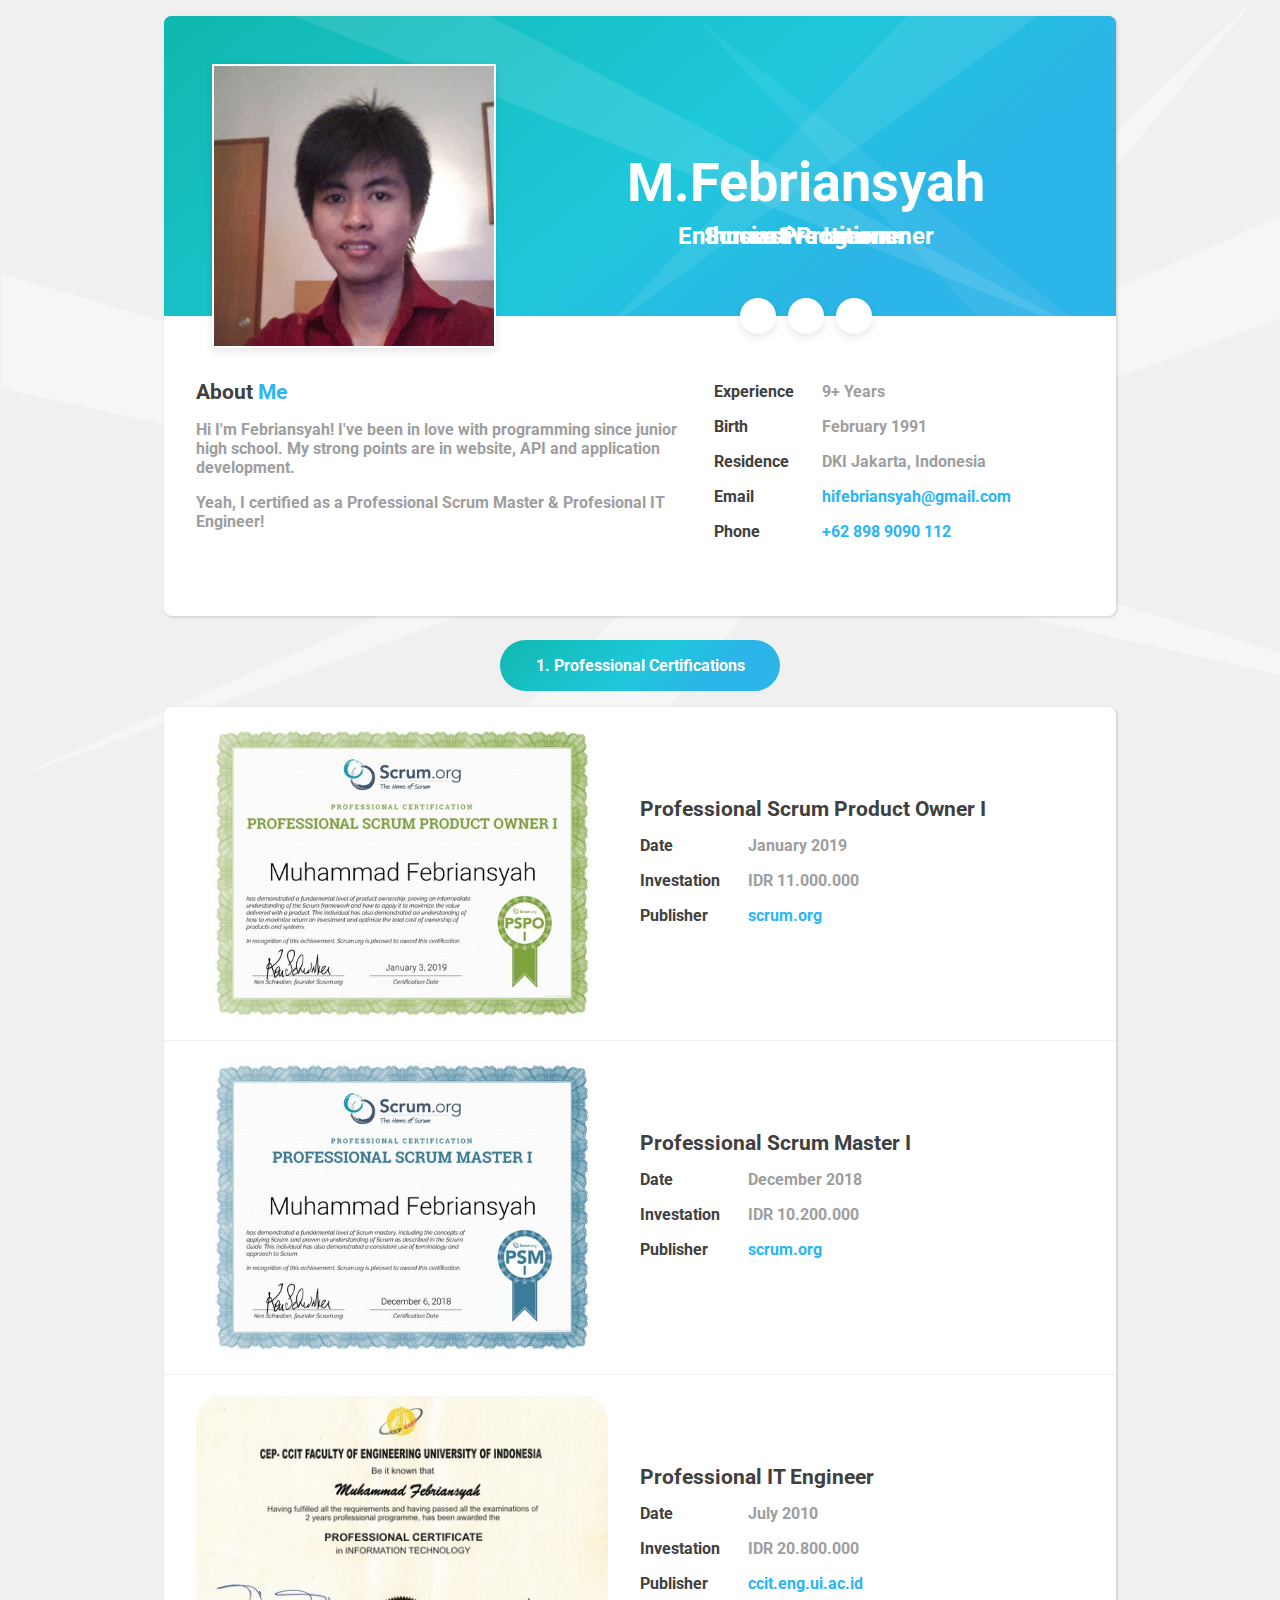
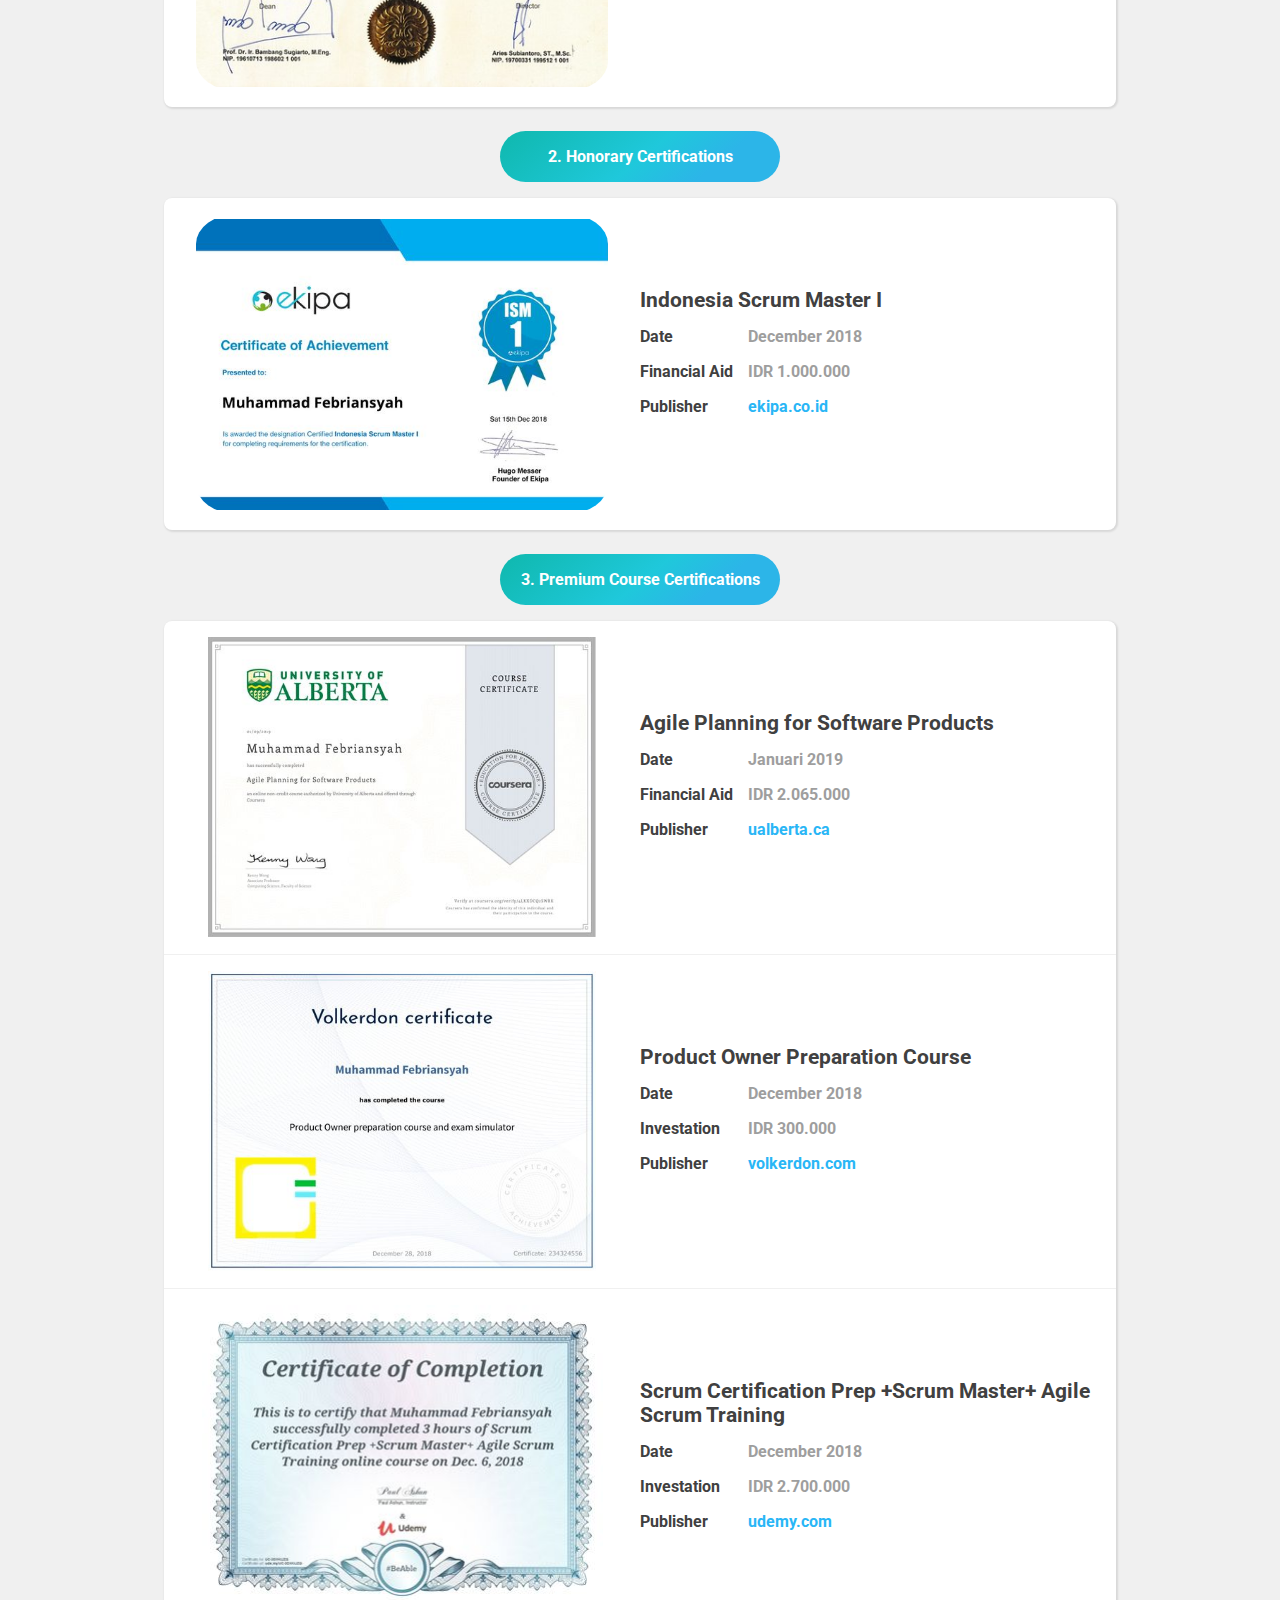
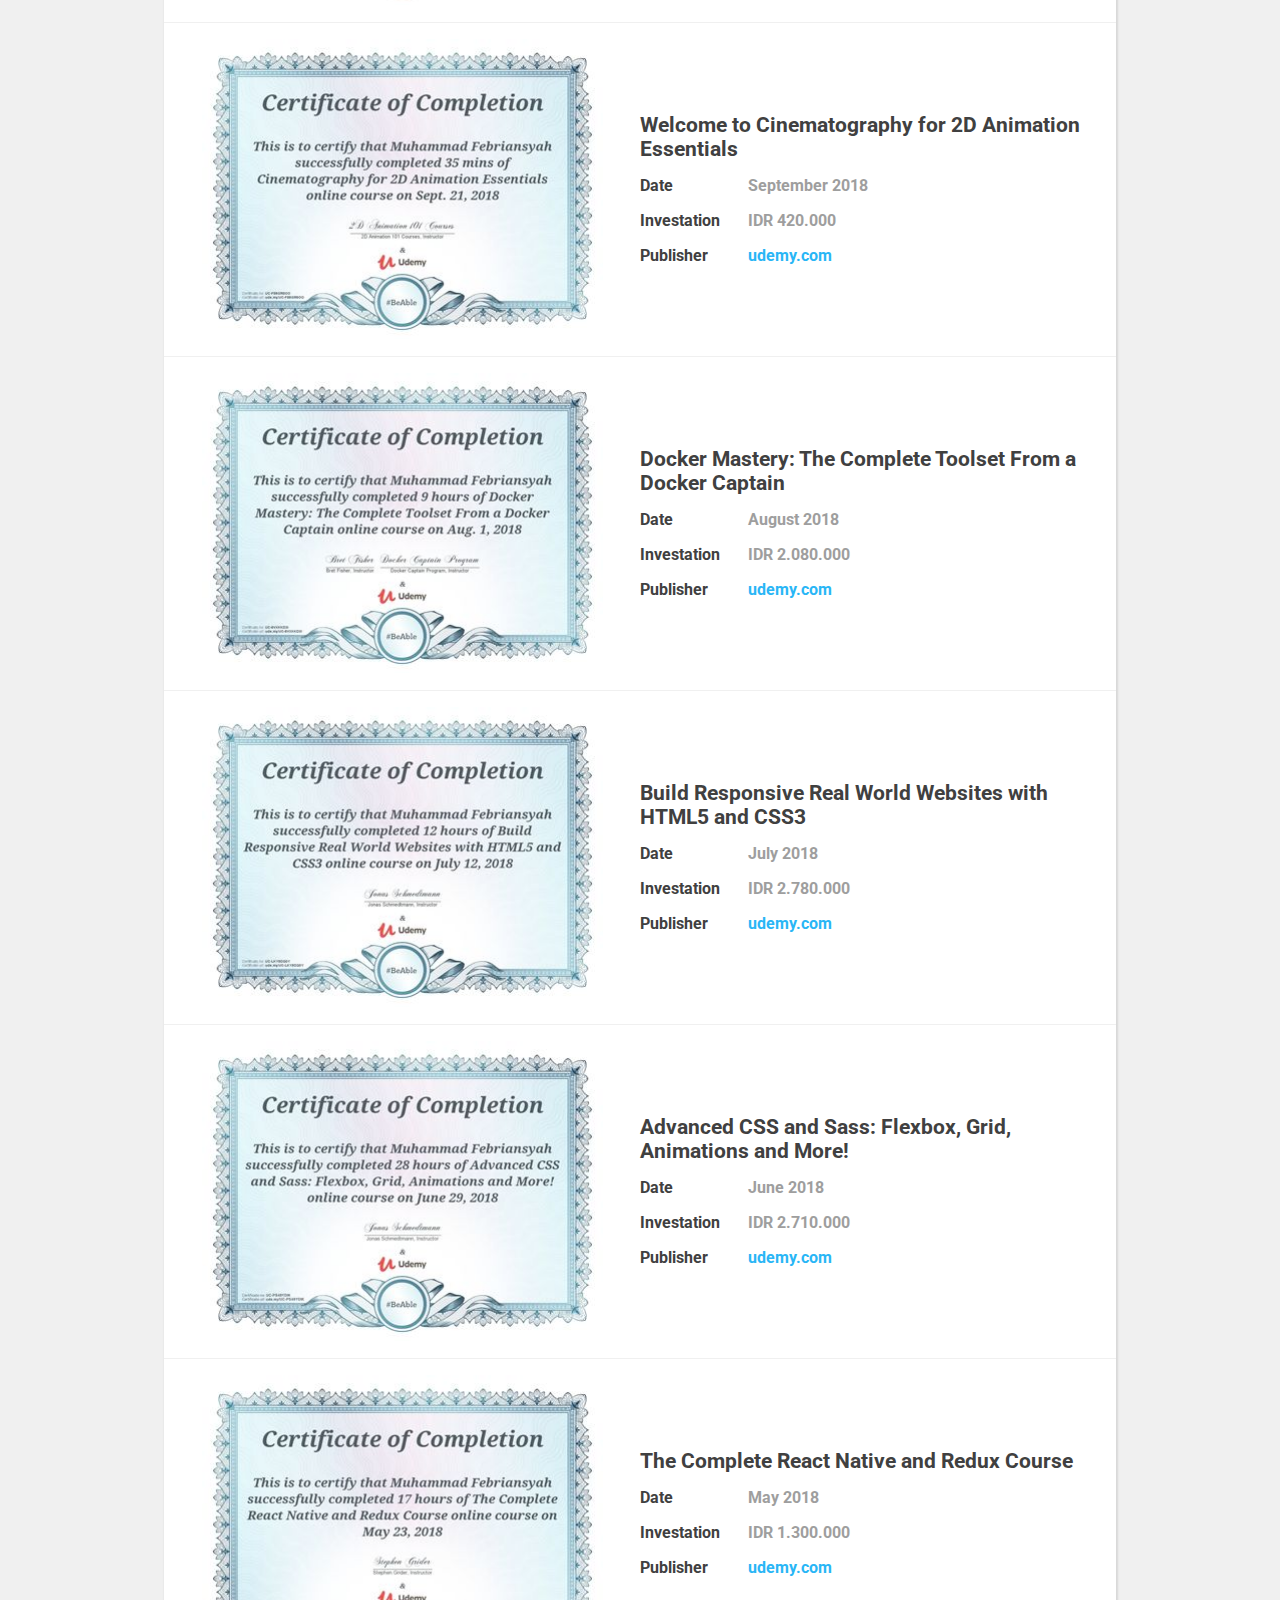
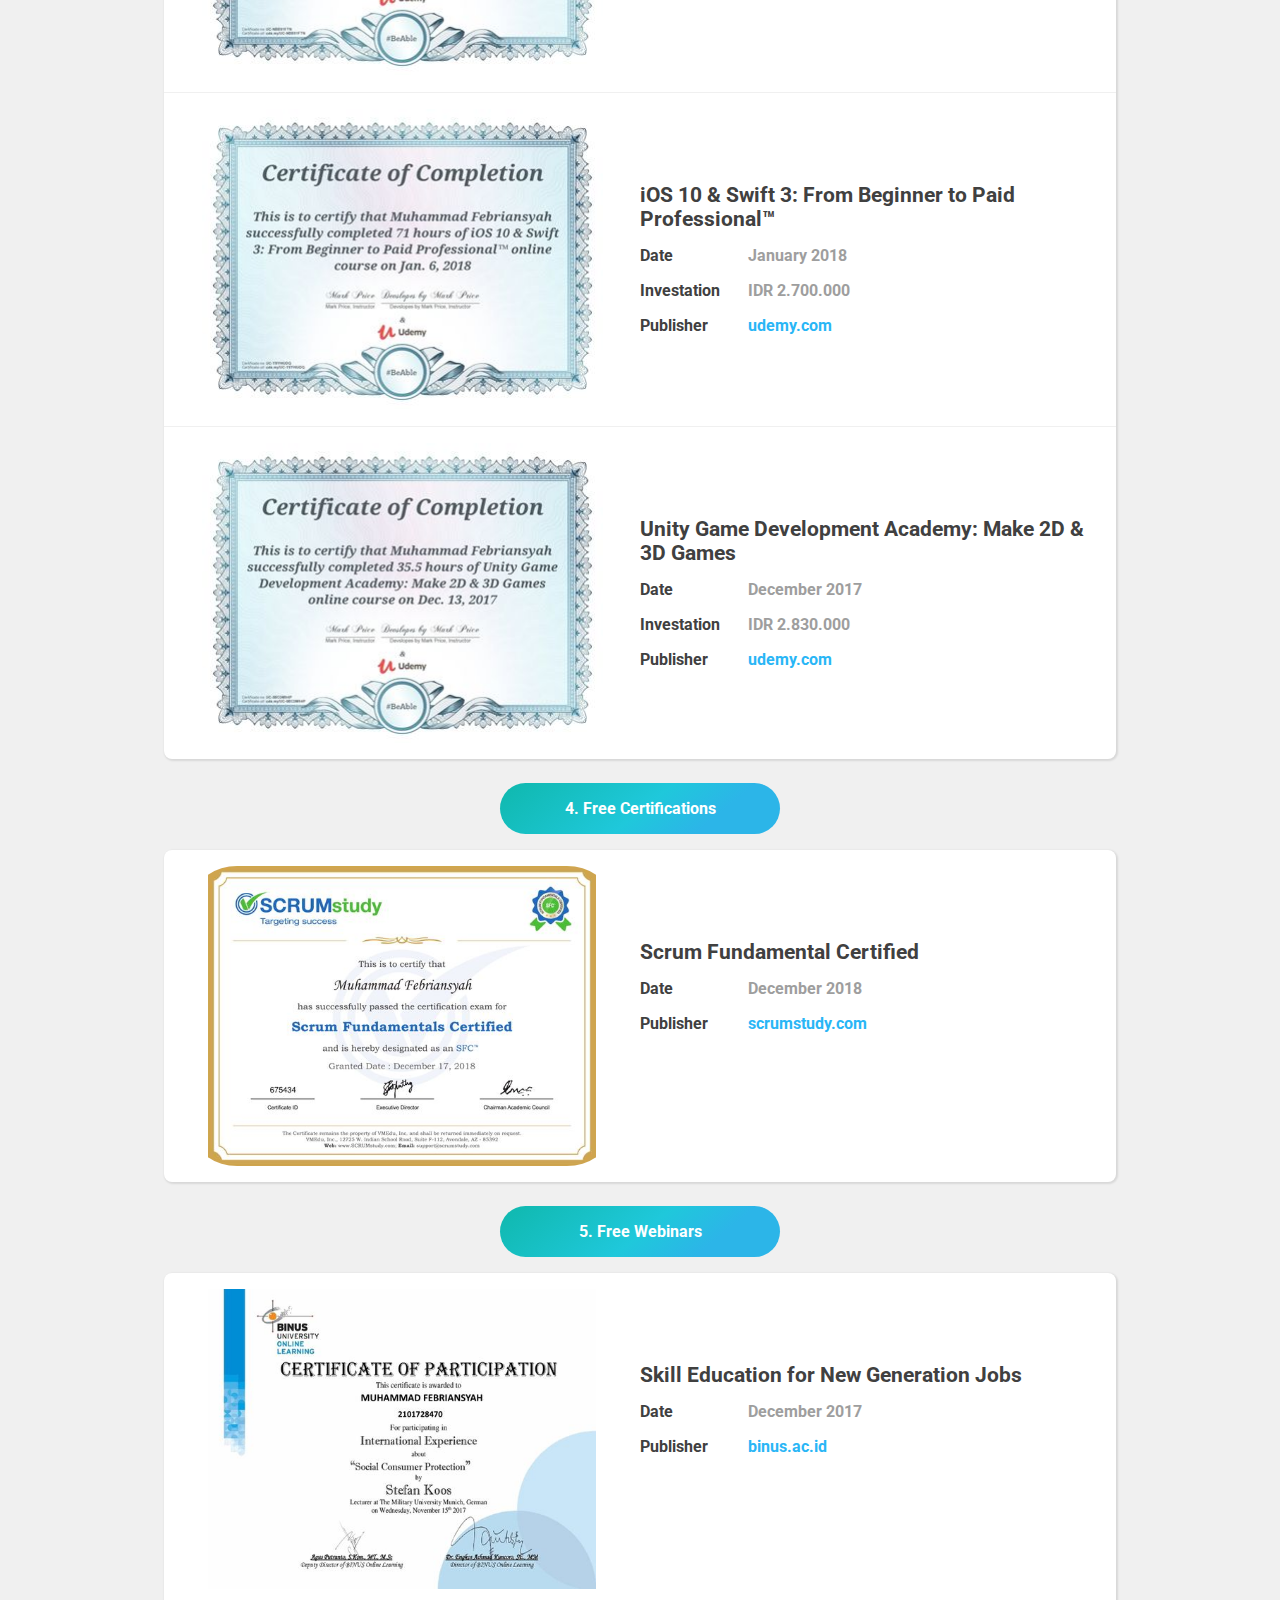
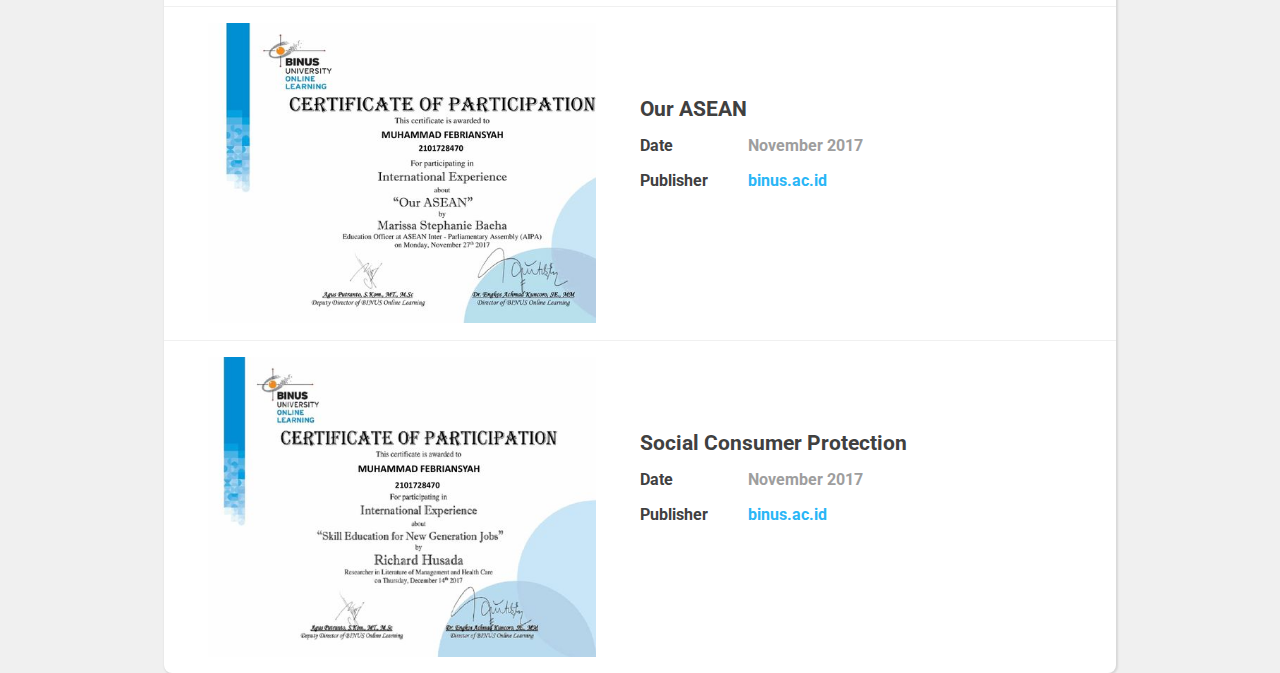
==== commit 2a28bee0: "certification categories" ====
--- a/index.amp.html
+++ b/index.amp.html
@@ -3,15 +3,20 @@
 
 <head>
     <meta charset="utf-8">
+    <meta http-equiv="Content-Type" content="text/html; charset=utf-8" />
     <meta name="viewport" content="width=device-width,minimum-scale=1.0,initial-scale=1.0,maximum-scale=1.0,user-scalable=no" />
     <meta name="description" content="Hi I'm Febriansyah and I love programming so much!">
+    <meta property="og:description" content="Hi I'm Febriansyah and I love programming so much!">
+    <meta property="og:image" itemprop="image primaryImageOfPage" content="https://hifebriansyah.com/static/favicons/android-chrome-256x256.png">
+    <meta property="og:type" content="website" />
+    <meta property="og:title" content="Enthusiast Programmer - Indonesia | HiFebriansyah" />
     <title>Enthusiast Programmer - Indonesia | HiFebriansyah</title>
-    <link rel="canonical" href="http://hifebriansyah.com/index.html">
+    <link rel="canonical" href="//hifebriansyah.com/index.html">
     <script async custom-element="amp-analytics" src="https://cdn.ampproject.org/v0/amp-analytics-0.1.js"></script>
     <script async src="https://cdn.ampproject.org/v0.js"></script>
     <style amp-boilerplate>body{-webkit-animation:-amp-start 8s steps(1,end) 0s 1 normal both;-moz-animation:-amp-start 8s steps(1,end) 0s 1 normal both;-ms-animation:-amp-start 8s steps(1,end) 0s 1 normal both;animation:-amp-start 8s steps(1,end) 0s 1 normal both}@-webkit-keyframes -amp-start{from{visibility:hidden}to{visibility:visible}}@-moz-keyframes -amp-start{from{visibility:hidden}to{visibility:visible}}@-ms-keyframes -amp-start{from{visibility:hidden}to{visibility:visible}}@-o-keyframes -amp-start{from{visibility:hidden}to{visibility:visible}}@keyframes -amp-start{from{visibility:hidden}to{visibility:visible}}</style><noscript><style amp-boilerplate>body{-webkit-animation:none;-moz-animation:none;-ms-animation:none;animation:none}</style></noscript>
     <link rel="stylesheet" href="https://fonts.googleapis.com/css?family=Roboto">
-    <style amp-custom>body,h1,h2,h3,h4,h5,h6{margin:0}.clear:after,.paper .bottom:after,.paper .top:after{visibility:hidden;content:"";clear:both}.clear,.paper .bottom>div,.paper .left,.paper .right,.paper .top>div{float:left}.paper .left,.paper .top,.paper .top .photo,html{background-repeat:no-repeat}html{font-family:Roboto;font-size:16px;line-height:auto;color:#404040;background-color:#f0f0f0;background-image:url(static/images/bg.png);background-size:cover;background-attachment:fixed;-webkit-overflow-scrolling:touch}.paper,.sr-only{overflow:hidden}body{height:100vh}a{color:#29B6F6;text-decoration:none}.container{position:relative;height:100%;width:100%}.paper{background-color:#fff;width:952px;border-radius:8px;box-shadow:1px 1px 2px 1px rgba(0,0,0,.1)}.paper .top{background-color:#29B6F6;background-image:url(static/images/bgh.png),linear-gradient(141deg,#0fb8ad 0,#1fc8db 51%,#2cb5e8 75%);background-size:100% 320px;background-attachment:scroll;height:300px}.clear:after,.paper .top:after{display:block;height:0}.clear{width:100%;border-bottom:1px solid #f0f0f0;height:1px}.paper .top .photo{background-color:#404040;background-image:url(static/images/me.jpg);background-size:300px;background-position:center -60px;width:280px;height:280px;border:2px solid #fff;box-shadow:0 3px 8px 0 rgba(0,0,0,.1);margin:48px 48px -32px}.paper .top .headings{width:calc(100% - 428px);text-align:center;margin-top:135px;margin-bottom:-24px;color:#fff}.paper .top .headings h1{font-size:54px;line-height:63px;margin-bottom:8px;font-weight:700}.paper .top .headings .marquee{height:28px;margin-bottom:48px;padding-left:200px;position:relative}.paper .top .icons{text-align:center;position:relative;z-index:1}.paper .top .icons a{display:inline-block;height:36px;width:36px;text-align:center;background-color:#fff;box-shadow:0 3px 8px 0 rgba(0,0,0,.1);border-radius:36px;font-size:16px;line-height:36px;margin:0 4px;transition:all .5s ease-in-out}.paper .top .icons a:hover{transform:translateY(-9px) scale(1.25,1.25);box-shadow:0 18px 24px rgba(0,0,0,.15)}.paper .top .icons a:hover i{transition:all .5s ease-in-out;transform:rotateY(-360deg) rotate(-360deg);color:#fff}.paper .top .icons a.linkedin:hover{background-color:#0077B5}.paper .top .icons a.github-alt:hover{background-color:#24292e}.paper .top .icons a.youtube-play:hover{background-color:red}.paper .top .icons a .fa-linkedin{color:#0077B5}.paper .top .icons a .fa-github-alt{color:#24292e}.paper .top .icons a .fa-youtube-play{color:red}.paper .bottom .headings p,.paper .bottom .info h4 span:nth-child(2),.paper .right .info h4 span:nth-child(2){color:#9E9E9E;line-height:19px;font-weight:700}.paper .bottom{height:300px}.paper .bottom:after{display:block;height:0}.fa,.fa-stack,.paper .bottom .buttons a,.paper .bottom .info h4 span,.paper .right,.paper .right .info h4 span{display:inline-block}.paper .bottom .headings{margin-top:64px;margin-left:32px;margin-right:32px;width:486px}.paper .bottom .headings h3{font-size:21px}.paper .bottom .headings p{font-size:16px}.paper .bottom .info{width:calc(100% - 578px);margin-top:66px}.paper .bottom .info h4,.paper .right .info h4{margin-bottom:16px}.paper .bottom .info h4 span:nth-child(1),.paper .right .info h4 span:nth-child(1){width:104px}.fa-inverse,.separator{color:#fff}.paper .bottom .info h4 a,.paper .right .info h4 a{display:inline-block;transition:all .5s ease-in-out}.paper .bottom .buttons{width:486px;margin-left:32px;margin-top:-43px}.paper .bottom .buttons a{background-color:#fff;border:none;padding:16px 24px;box-shadow:0 3px 8px 0 rgba(0,0,0,.1);font-weight:700;font-size:16px;transition:all .5s ease-in-out;text-align:center}.paper .left{margin:16px 32px;width:calc(50% - 64px);height:300px;background-size:contain;background-position:center center}.paper .left.crop{border-radius:10%;overflow:hidden}.paper .right{width:calc(50% - 16px);margin-top:90px;height:100px;margin-right:16px}.paper .right h5{font-size:21px;margin-bottom:15px}.separator{background-image:linear-gradient(141deg,#0fb8ad 0,#1fc8db 51%,#2cb5e8 75%);font-size:16px;padding:16px 0;height:auto;border-radius:50px;margin:24px auto auto;width:280px;text-align:center;font-weight:700}@media (min-width:953px){.paper{margin:16px auto}.paper .bottom .info h4 a:hover,.paper .right .info h4 a:hover{margin:-16px;transform:translateY(-9px);box-shadow:0 18px 24px rgba(0,0,0,.15);background-color:#29B6F6;color:#fff;border-radius:50px;padding:16px}}h2{position:absolute;left:0;width:100%;font-size:24px;line-height:28px}h2:nth-child(1){animation:marquee1st 10s ease-in-out infinite alternate}h2:nth-child(2){animation:marquee2nd 10s ease-in-out infinite alternate}h2:nth-child(3){animation:marquee3rd 10s ease-in-out infinite alternate}@keyframes marquee1st{0%{opacity:1}15%{opacity:1;transform:translateX(0) translateY(0) rotate(0) rotateX(0) scale(1,1)}35%{opacity:0;transform:translateX(-60px) translateY(60px) rotate(-270deg) rotateX(-180deg) scale(0,0)}100%,65%,85%{opacity:0}}@keyframes marquee2nd{0%,100%{opacity:0}15%{opacity:0;transform:translateX(60px) translateY(60px) rotate(270deg) rotateX(180deg) scale(0,0)}35%,65%{opacity:1;transform:translateX(0) translateY(0) rotate(0) rotateX(0) scale(1,1)}85%{opacity:0;transform:translateX(-60px) translateY(60px) rotate(-270deg) rotateX(-180deg) scale(0,0)}}@keyframes marquee3rd{0%,15%,35%{opacity:0}65%{opacity:0;transform:translateX(60px) translateY(60px) rotate(270deg) rotateX(180deg) scale(0,0)}85%{opacity:1;transform:translateX(0) translateY(0) rotate(0) rotateX(0) scale(1,1)}100%{opacity:1}}@media (max-width:952px){.paper .bottom,.paper .top{height:auto}.paper{width:100%;border-radius:0;box-shadow:none}.paper .bottom>div,.paper .top>div{float:none}.paper .top{display:inline-block;width:100%;background-size:100% 100%}.paper .top .photo{margin-bottom:0;margin-right:auto;margin-left:auto;border-radius:500px}.paper .top .headings{width:calc(100% - 32px);margin:32px 16px -16px}.paper .bottom .buttons,.paper .bottom .headings,.paper .bottom .info{width:calc(100% - 32px);margin:32px 16px}.paper .bottom .buttons a{width:calc(100% - 48px);margin:16px 0;background-color:#29B6F6;color:#fff;transition:none;border-radius:50px}.separator{width:100%;margin:0;border-radius:0}}@media (max-width:576px){.paper .left,.paper .right{width:calc(100% - 32px)}.paper .left{margin:16px}.paper .right{margin:0 16px 32px;height:auto}}.fa.fa-pull-left,.fa.pull-left{margin-right:.3em}@font-face{font-family:FontAwesome;src:url(http://hifebriansyah.com/static/fonts/fontawesome-webfont.eot?v=4.7.0);src:url(http://hifebriansyah.com/static/fonts/fontawesome-webfont.eot?#iefix&v=4.7.0) format('embedded-opentype'),url(http://hifebriansyah.com/static/fonts/fontawesome-webfont.woff2?v=4.7.0) format('woff2'),url(http://hifebriansyah.com/static/fonts/fontawesome-webfont.woff?v=4.7.0) format('woff'),url(http://hifebriansyah.com/static/fonts/fontawesome-webfont.ttf?v=4.7.0) format('truetype'),url(http://hifebriansyah.com/static/fonts/fontawesome-webfont.svg?v=4.7.0#fontawesomeregular) format('svg');font-weight:400;font-style:normal}.fa{font:normal normal normal 14px/1 FontAwesome;font-size:inherit;text-rendering:auto;-webkit-font-smoothing:antialiased;-moz-osx-font-smoothing:grayscale}.fa-lg{font-size:1.33333333em;line-height:.75em;vertical-align:-15%}.fa-2x{font-size:2em}.fa-3x{font-size:3em}.fa-4x{font-size:4em}.fa-5x{font-size:5em}.fa-fw{width:1.28571429em;text-align:center}.fa-ul{padding-left:0;margin-left:2.14285714em;list-style-type:none}.fa.fa-pull-right,.fa.pull-right{margin-left:.3em}.fa-ul>li{position:relative}.fa-li{position:absolute;left:-2.14285714em;width:2.14285714em;top:.14285714em;text-align:center}.fa-li.fa-lg{left:-1.85714286em}.fa-border{padding:.2em .25em .15em;border:.08em solid #eee;border-radius:.1em}.fa-pull-left{float:left}.fa-pull-right,.pull-right{float:right}.pull-left{float:left}.fa-spin{-webkit-animation:fa-spin 2s infinite linear;animation:fa-spin 2s infinite linear}.fa-pulse{-webkit-animation:fa-spin 1s infinite steps(8);animation:fa-spin 1s infinite steps(8)}@-webkit-keyframes fa-spin{0%{-webkit-transform:rotate(0);transform:rotate(0)}100%{-webkit-transform:rotate(359deg);transform:rotate(359deg)}}@keyframes fa-spin{0%{-webkit-transform:rotate(0);transform:rotate(0)}100%{-webkit-transform:rotate(359deg);transform:rotate(359deg)}}.fa-rotate-90{-ms-filter:"progid:DXImageTransform.Microsoft.BasicImage(rotation=1)";-webkit-transform:rotate(90deg);-ms-transform:rotate(90deg);transform:rotate(90deg)}.fa-rotate-180{-ms-filter:"progid:DXImageTransform.Microsoft.BasicImage(rotation=2)";-webkit-transform:rotate(180deg);-ms-transform:rotate(180deg);transform:rotate(180deg)}.fa-rotate-270{-ms-filter:"progid:DXImageTransform.Microsoft.BasicImage(rotation=3)";-webkit-transform:rotate(270deg);-ms-transform:rotate(270deg);transform:rotate(270deg)}.fa-flip-horizontal{-ms-filter:"progid:DXImageTransform.Microsoft.BasicImage(rotation=0, mirror=1)";-webkit-transform:scale(-1,1);-ms-transform:scale(-1,1);transform:scale(-1,1)}.fa-flip-vertical{-ms-filter:"progid:DXImageTransform.Microsoft.BasicImage(rotation=2, mirror=1)";-webkit-transform:scale(1,-1);-ms-transform:scale(1,-1);transform:scale(1,-1)}:root .fa-flip-horizontal,:root .fa-flip-vertical,:root .fa-rotate-180,:root .fa-rotate-270,:root .fa-rotate-90{filter:none}.fa-stack{position:relative;width:2em;height:2em;line-height:2em;vertical-align:middle}.fa-stack-1x,.fa-stack-2x{position:absolute;left:0;width:100%;text-align:center}.fa-stack-1x{line-height:inherit}.fa-stack-2x{font-size:2em}.fa-glass:before{content:"\f000"}.fa-music:before{content:"\f001"}.fa-search:before{content:"\f002"}.fa-envelope-o:before{content:"\f003"}.fa-heart:before{content:"\f004"}.fa-star:before{content:"\f005"}.fa-star-o:before{content:"\f006"}.fa-user:before{content:"\f007"}.fa-film:before{content:"\f008"}.fa-th-large:before{content:"\f009"}.fa-th:before{content:"\f00a"}.fa-th-list:before{content:"\f00b"}.fa-check:before{content:"\f00c"}.fa-close:before,.fa-remove:before,.fa-times:before{content:"\f00d"}.fa-search-plus:before{content:"\f00e"}.fa-search-minus:before{content:"\f010"}.fa-power-off:before{content:"\f011"}.fa-signal:before{content:"\f012"}.fa-cog:before,.fa-gear:before{content:"\f013"}.fa-trash-o:before{content:"\f014"}.fa-home:before{content:"\f015"}.fa-file-o:before{content:"\f016"}.fa-clock-o:before{content:"\f017"}.fa-road:before{content:"\f018"}.fa-download:before{content:"\f019"}.fa-arrow-circle-o-down:before{content:"\f01a"}.fa-arrow-circle-o-up:before{content:"\f01b"}.fa-inbox:before{content:"\f01c"}.fa-play-circle-o:before{content:"\f01d"}.fa-repeat:before,.fa-rotate-right:before{content:"\f01e"}.fa-refresh:before{content:"\f021"}.fa-list-alt:before{content:"\f022"}.fa-lock:before{content:"\f023"}.fa-flag:before{content:"\f024"}.fa-headphones:before{content:"\f025"}.fa-volume-off:before{content:"\f026"}.fa-volume-down:before{content:"\f027"}.fa-volume-up:before{content:"\f028"}.fa-qrcode:before{content:"\f029"}.fa-barcode:before{content:"\f02a"}.fa-tag:before{content:"\f02b"}.fa-tags:before{content:"\f02c"}.fa-book:before{content:"\f02d"}.fa-bookmark:before{content:"\f02e"}.fa-print:before{content:"\f02f"}.fa-camera:before{content:"\f030"}.fa-font:before{content:"\f031"}.fa-bold:before{content:"\f032"}.fa-italic:before{content:"\f033"}.fa-text-height:before{content:"\f034"}.fa-text-width:before{content:"\f035"}.fa-align-left:before{content:"\f036"}.fa-align-center:before{content:"\f037"}.fa-align-right:before{content:"\f038"}.fa-align-justify:before{content:"\f039"}.fa-list:before{content:"\f03a"}.fa-dedent:before,.fa-outdent:before{content:"\f03b"}.fa-indent:before{content:"\f03c"}.fa-video-camera:before{content:"\f03d"}.fa-image:before,.fa-photo:before,.fa-picture-o:before{content:"\f03e"}.fa-pencil:before{content:"\f040"}.fa-map-marker:before{content:"\f041"}.fa-adjust:before{content:"\f042"}.fa-tint:before{content:"\f043"}.fa-edit:before,.fa-pencil-square-o:before{content:"\f044"}.fa-share-square-o:before{content:"\f045"}.fa-check-square-o:before{content:"\f046"}.fa-arrows:before{content:"\f047"}.fa-step-backward:before{content:"\f048"}.fa-fast-backward:before{content:"\f049"}.fa-backward:before{content:"\f04a"}.fa-play:before{content:"\f04b"}.fa-pause:before{content:"\f04c"}.fa-stop:before{content:"\f04d"}.fa-forward:before{content:"\f04e"}.fa-fast-forward:before{content:"\f050"}.fa-step-forward:before{content:"\f051"}.fa-eject:before{content:"\f052"}.fa-chevron-left:before{content:"\f053"}.fa-chevron-right:before{content:"\f054"}.fa-plus-circle:before{content:"\f055"}.fa-minus-circle:before{content:"\f056"}.fa-times-circle:before{content:"\f057"}.fa-check-circle:before{content:"\f058"}.fa-question-circle:before{content:"\f059"}.fa-info-circle:before{content:"\f05a"}.fa-crosshairs:before{content:"\f05b"}.fa-times-circle-o:before{content:"\f05c"}.fa-check-circle-o:before{content:"\f05d"}.fa-ban:before{content:"\f05e"}.fa-arrow-left:before{content:"\f060"}.fa-arrow-right:before{content:"\f061"}.fa-arrow-up:before{content:"\f062"}.fa-arrow-down:before{content:"\f063"}.fa-mail-forward:before,.fa-share:before{content:"\f064"}.fa-expand:before{content:"\f065"}.fa-compress:before{content:"\f066"}.fa-plus:before{content:"\f067"}.fa-minus:before{content:"\f068"}.fa-asterisk:before{content:"\f069"}.fa-exclamation-circle:before{content:"\f06a"}.fa-gift:before{content:"\f06b"}.fa-leaf:before{content:"\f06c"}.fa-fire:before{content:"\f06d"}.fa-eye:before{content:"\f06e"}.fa-eye-slash:before{content:"\f070"}.fa-exclamation-triangle:before,.fa-warning:before{content:"\f071"}.fa-plane:before{content:"\f072"}.fa-calendar:before{content:"\f073"}.fa-random:before{content:"\f074"}.fa-comment:before{content:"\f075"}.fa-magnet:before{content:"\f076"}.fa-chevron-up:before{content:"\f077"}.fa-chevron-down:before{content:"\f078"}.fa-retweet:before{content:"\f079"}.fa-shopping-cart:before{content:"\f07a"}.fa-folder:before{content:"\f07b"}.fa-folder-open:before{content:"\f07c"}.fa-arrows-v:before{content:"\f07d"}.fa-arrows-h:before{content:"\f07e"}.fa-bar-chart-o:before,.fa-bar-chart:before{content:"\f080"}.fa-twitter-square:before{content:"\f081"}.fa-facebook-square:before{content:"\f082"}.fa-camera-retro:before{content:"\f083"}.fa-key:before{content:"\f084"}.fa-cogs:before,.fa-gears:before{content:"\f085"}.fa-comments:before{content:"\f086"}.fa-thumbs-o-up:before{content:"\f087"}.fa-thumbs-o-down:before{content:"\f088"}.fa-star-half:before{content:"\f089"}.fa-heart-o:before{content:"\f08a"}.fa-sign-out:before{content:"\f08b"}.fa-linkedin-square:before{content:"\f08c"}.fa-thumb-tack:before{content:"\f08d"}.fa-external-link:before{content:"\f08e"}.fa-sign-in:before{content:"\f090"}.fa-trophy:before{content:"\f091"}.fa-github-square:before{content:"\f092"}.fa-upload:before{content:"\f093"}.fa-lemon-o:before{content:"\f094"}.fa-phone:before{content:"\f095"}.fa-square-o:before{content:"\f096"}.fa-bookmark-o:before{content:"\f097"}.fa-phone-square:before{content:"\f098"}.fa-twitter:before{content:"\f099"}.fa-facebook-f:before,.fa-facebook:before{content:"\f09a"}.fa-github:before{content:"\f09b"}.fa-unlock:before{content:"\f09c"}.fa-credit-card:before{content:"\f09d"}.fa-feed:before,.fa-rss:before{content:"\f09e"}.fa-hdd-o:before{content:"\f0a0"}.fa-bullhorn:before{content:"\f0a1"}.fa-bell:before{content:"\f0f3"}.fa-certificate:before{content:"\f0a3"}.fa-hand-o-right:before{content:"\f0a4"}.fa-hand-o-left:before{content:"\f0a5"}.fa-hand-o-up:before{content:"\f0a6"}.fa-hand-o-down:before{content:"\f0a7"}.fa-arrow-circle-left:before{content:"\f0a8"}.fa-arrow-circle-right:before{content:"\f0a9"}.fa-arrow-circle-up:before{content:"\f0aa"}.fa-arrow-circle-down:before{content:"\f0ab"}.fa-globe:before{content:"\f0ac"}.fa-wrench:before{content:"\f0ad"}.fa-tasks:before{content:"\f0ae"}.fa-filter:before{content:"\f0b0"}.fa-briefcase:before{content:"\f0b1"}.fa-arrows-alt:before{content:"\f0b2"}.fa-group:before,.fa-users:before{content:"\f0c0"}.fa-chain:before,.fa-link:before{content:"\f0c1"}.fa-cloud:before{content:"\f0c2"}.fa-flask:before{content:"\f0c3"}.fa-cut:before,.fa-scissors:before{content:"\f0c4"}.fa-copy:before,.fa-files-o:before{content:"\f0c5"}.fa-paperclip:before{content:"\f0c6"}.fa-floppy-o:before,.fa-save:before{content:"\f0c7"}.fa-square:before{content:"\f0c8"}.fa-bars:before,.fa-navicon:before,.fa-reorder:before{content:"\f0c9"}.fa-list-ul:before{content:"\f0ca"}.fa-list-ol:before{content:"\f0cb"}.fa-strikethrough:before{content:"\f0cc"}.fa-underline:before{content:"\f0cd"}.fa-table:before{content:"\f0ce"}.fa-magic:before{content:"\f0d0"}.fa-truck:before{content:"\f0d1"}.fa-pinterest:before{content:"\f0d2"}.fa-pinterest-square:before{content:"\f0d3"}.fa-google-plus-square:before{content:"\f0d4"}.fa-google-plus:before{content:"\f0d5"}.fa-money:before{content:"\f0d6"}.fa-caret-down:before{content:"\f0d7"}.fa-caret-up:before{content:"\f0d8"}.fa-caret-left:before{content:"\f0d9"}.fa-caret-right:before{content:"\f0da"}.fa-columns:before{content:"\f0db"}.fa-sort:before,.fa-unsorted:before{content:"\f0dc"}.fa-sort-desc:before,.fa-sort-down:before{content:"\f0dd"}.fa-sort-asc:before,.fa-sort-up:before{content:"\f0de"}.fa-envelope:before{content:"\f0e0"}.fa-linkedin:before{content:"\f0e1"}.fa-rotate-left:before,.fa-undo:before{content:"\f0e2"}.fa-gavel:before,.fa-legal:before{content:"\f0e3"}.fa-dashboard:before,.fa-tachometer:before{content:"\f0e4"}.fa-comment-o:before{content:"\f0e5"}.fa-comments-o:before{content:"\f0e6"}.fa-bolt:before,.fa-flash:before{content:"\f0e7"}.fa-sitemap:before{content:"\f0e8"}.fa-umbrella:before{content:"\f0e9"}.fa-clipboard:before,.fa-paste:before{content:"\f0ea"}.fa-lightbulb-o:before{content:"\f0eb"}.fa-exchange:before{content:"\f0ec"}.fa-cloud-download:before{content:"\f0ed"}.fa-cloud-upload:before{content:"\f0ee"}.fa-user-md:before{content:"\f0f0"}.fa-stethoscope:before{content:"\f0f1"}.fa-suitcase:before{content:"\f0f2"}.fa-bell-o:before{content:"\f0a2"}.fa-coffee:before{content:"\f0f4"}.fa-cutlery:before{content:"\f0f5"}.fa-file-text-o:before{content:"\f0f6"}.fa-building-o:before{content:"\f0f7"}.fa-hospital-o:before{content:"\f0f8"}.fa-ambulance:before{content:"\f0f9"}.fa-medkit:before{content:"\f0fa"}.fa-fighter-jet:before{content:"\f0fb"}.fa-beer:before{content:"\f0fc"}.fa-h-square:before{content:"\f0fd"}.fa-plus-square:before{content:"\f0fe"}.fa-angle-double-left:before{content:"\f100"}.fa-angle-double-right:before{content:"\f101"}.fa-angle-double-up:before{content:"\f102"}.fa-angle-double-down:before{content:"\f103"}.fa-angle-left:before{content:"\f104"}.fa-angle-right:before{content:"\f105"}.fa-angle-up:before{content:"\f106"}.fa-angle-down:before{content:"\f107"}.fa-desktop:before{content:"\f108"}.fa-laptop:before{content:"\f109"}.fa-tablet:before{content:"\f10a"}.fa-mobile-phone:before,.fa-mobile:before{content:"\f10b"}.fa-circle-o:before{content:"\f10c"}.fa-quote-left:before{content:"\f10d"}.fa-quote-right:before{content:"\f10e"}.fa-spinner:before{content:"\f110"}.fa-circle:before{content:"\f111"}.fa-mail-reply:before,.fa-reply:before{content:"\f112"}.fa-github-alt:before{content:"\f113"}.fa-folder-o:before{content:"\f114"}.fa-folder-open-o:before{content:"\f115"}.fa-smile-o:before{content:"\f118"}.fa-frown-o:before{content:"\f119"}.fa-meh-o:before{content:"\f11a"}.fa-gamepad:before{content:"\f11b"}.fa-keyboard-o:before{content:"\f11c"}.fa-flag-o:before{content:"\f11d"}.fa-flag-checkered:before{content:"\f11e"}.fa-terminal:before{content:"\f120"}.fa-code:before{content:"\f121"}.fa-mail-reply-all:before,.fa-reply-all:before{content:"\f122"}.fa-star-half-empty:before,.fa-star-half-full:before,.fa-star-half-o:before{content:"\f123"}.fa-location-arrow:before{content:"\f124"}.fa-crop:before{content:"\f125"}.fa-code-fork:before{content:"\f126"}.fa-chain-broken:before,.fa-unlink:before{content:"\f127"}.fa-question:before{content:"\f128"}.fa-info:before{content:"\f129"}.fa-exclamation:before{content:"\f12a"}.fa-superscript:before{content:"\f12b"}.fa-subscript:before{content:"\f12c"}.fa-eraser:before{content:"\f12d"}.fa-puzzle-piece:before{content:"\f12e"}.fa-microphone:before{content:"\f130"}.fa-microphone-slash:before{content:"\f131"}.fa-shield:before{content:"\f132"}.fa-calendar-o:before{content:"\f133"}.fa-fire-extinguisher:before{content:"\f134"}.fa-rocket:before{content:"\f135"}.fa-maxcdn:before{content:"\f136"}.fa-chevron-circle-left:before{content:"\f137"}.fa-chevron-circle-right:before{content:"\f138"}.fa-chevron-circle-up:before{content:"\f139"}.fa-chevron-circle-down:before{content:"\f13a"}.fa-html5:before{content:"\f13b"}.fa-css3:before{content:"\f13c"}.fa-anchor:before{content:"\f13d"}.fa-unlock-alt:before{content:"\f13e"}.fa-bullseye:before{content:"\f140"}.fa-ellipsis-h:before{content:"\f141"}.fa-ellipsis-v:before{content:"\f142"}.fa-rss-square:before{content:"\f143"}.fa-play-circle:before{content:"\f144"}.fa-ticket:before{content:"\f145"}.fa-minus-square:before{content:"\f146"}.fa-minus-square-o:before{content:"\f147"}.fa-level-up:before{content:"\f148"}.fa-level-down:before{content:"\f149"}.fa-check-square:before{content:"\f14a"}.fa-pencil-square:before{content:"\f14b"}.fa-external-link-square:before{content:"\f14c"}.fa-share-square:before{content:"\f14d"}.fa-compass:before{content:"\f14e"}.fa-caret-square-o-down:before,.fa-toggle-down:before{content:"\f150"}.fa-caret-square-o-up:before,.fa-toggle-up:before{content:"\f151"}.fa-caret-square-o-right:before,.fa-toggle-right:before{content:"\f152"}.fa-eur:before,.fa-euro:before{content:"\f153"}.fa-gbp:before{content:"\f154"}.fa-dollar:before,.fa-usd:before{content:"\f155"}.fa-inr:before,.fa-rupee:before{content:"\f156"}.fa-cny:before,.fa-jpy:before,.fa-rmb:before,.fa-yen:before{content:"\f157"}.fa-rouble:before,.fa-rub:before,.fa-ruble:before{content:"\f158"}.fa-krw:before,.fa-won:before{content:"\f159"}.fa-bitcoin:before,.fa-btc:before{content:"\f15a"}.fa-file:before{content:"\f15b"}.fa-file-text:before{content:"\f15c"}.fa-sort-alpha-asc:before{content:"\f15d"}.fa-sort-alpha-desc:before{content:"\f15e"}.fa-sort-amount-asc:before{content:"\f160"}.fa-sort-amount-desc:before{content:"\f161"}.fa-sort-numeric-asc:before{content:"\f162"}.fa-sort-numeric-desc:before{content:"\f163"}.fa-thumbs-up:before{content:"\f164"}.fa-thumbs-down:before{content:"\f165"}.fa-youtube-square:before{content:"\f166"}.fa-youtube:before{content:"\f167"}.fa-xing:before{content:"\f168"}.fa-xing-square:before{content:"\f169"}.fa-youtube-play:before{content:"\f16a"}.fa-dropbox:before{content:"\f16b"}.fa-stack-overflow:before{content:"\f16c"}.fa-instagram:before{content:"\f16d"}.fa-flickr:before{content:"\f16e"}.fa-adn:before{content:"\f170"}.fa-bitbucket:before{content:"\f171"}.fa-bitbucket-square:before{content:"\f172"}.fa-tumblr:before{content:"\f173"}.fa-tumblr-square:before{content:"\f174"}.fa-long-arrow-down:before{content:"\f175"}.fa-long-arrow-up:before{content:"\f176"}.fa-long-arrow-left:before{content:"\f177"}.fa-long-arrow-right:before{content:"\f178"}.fa-apple:before{content:"\f179"}.fa-windows:before{content:"\f17a"}.fa-android:before{content:"\f17b"}.fa-linux:before{content:"\f17c"}.fa-dribbble:before{content:"\f17d"}.fa-skype:before{content:"\f17e"}.fa-foursquare:before{content:"\f180"}.fa-trello:before{content:"\f181"}.fa-female:before{content:"\f182"}.fa-male:before{content:"\f183"}.fa-gittip:before,.fa-gratipay:before{content:"\f184"}.fa-sun-o:before{content:"\f185"}.fa-moon-o:before{content:"\f186"}.fa-archive:before{content:"\f187"}.fa-bug:before{content:"\f188"}.fa-vk:before{content:"\f189"}.fa-weibo:before{content:"\f18a"}.fa-renren:before{content:"\f18b"}.fa-pagelines:before{content:"\f18c"}.fa-stack-exchange:before{content:"\f18d"}.fa-arrow-circle-o-right:before{content:"\f18e"}.fa-arrow-circle-o-left:before{content:"\f190"}.fa-caret-square-o-left:before,.fa-toggle-left:before{content:"\f191"}.fa-dot-circle-o:before{content:"\f192"}.fa-wheelchair:before{content:"\f193"}.fa-vimeo-square:before{content:"\f194"}.fa-try:before,.fa-turkish-lira:before{content:"\f195"}.fa-plus-square-o:before{content:"\f196"}.fa-space-shuttle:before{content:"\f197"}.fa-slack:before{content:"\f198"}.fa-envelope-square:before{content:"\f199"}.fa-wordpress:before{content:"\f19a"}.fa-openid:before{content:"\f19b"}.fa-bank:before,.fa-institution:before,.fa-university:before{content:"\f19c"}.fa-graduation-cap:before,.fa-mortar-board:before{content:"\f19d"}.fa-yahoo:before{content:"\f19e"}.fa-google:before{content:"\f1a0"}.fa-reddit:before{content:"\f1a1"}.fa-reddit-square:before{content:"\f1a2"}.fa-stumbleupon-circle:before{content:"\f1a3"}.fa-stumbleupon:before{content:"\f1a4"}.fa-delicious:before{content:"\f1a5"}.fa-digg:before{content:"\f1a6"}.fa-pied-piper-pp:before{content:"\f1a7"}.fa-pied-piper-alt:before{content:"\f1a8"}.fa-drupal:before{content:"\f1a9"}.fa-joomla:before{content:"\f1aa"}.fa-language:before{content:"\f1ab"}.fa-fax:before{content:"\f1ac"}.fa-building:before{content:"\f1ad"}.fa-child:before{content:"\f1ae"}.fa-paw:before{content:"\f1b0"}.fa-spoon:before{content:"\f1b1"}.fa-cube:before{content:"\f1b2"}.fa-cubes:before{content:"\f1b3"}.fa-behance:before{content:"\f1b4"}.fa-behance-square:before{content:"\f1b5"}.fa-steam:before{content:"\f1b6"}.fa-steam-square:before{content:"\f1b7"}.fa-recycle:before{content:"\f1b8"}.fa-automobile:before,.fa-car:before{content:"\f1b9"}.fa-cab:before,.fa-taxi:before{content:"\f1ba"}.fa-tree:before{content:"\f1bb"}.fa-spotify:before{content:"\f1bc"}.fa-deviantart:before{content:"\f1bd"}.fa-soundcloud:before{content:"\f1be"}.fa-database:before{content:"\f1c0"}.fa-file-pdf-o:before{content:"\f1c1"}.fa-file-word-o:before{content:"\f1c2"}.fa-file-excel-o:before{content:"\f1c3"}.fa-file-powerpoint-o:before{content:"\f1c4"}.fa-file-image-o:before,.fa-file-photo-o:before,.fa-file-picture-o:before{content:"\f1c5"}.fa-file-archive-o:before,.fa-file-zip-o:before{content:"\f1c6"}.fa-file-audio-o:before,.fa-file-sound-o:before{content:"\f1c7"}.fa-file-movie-o:before,.fa-file-video-o:before{content:"\f1c8"}.fa-file-code-o:before{content:"\f1c9"}.fa-vine:before{content:"\f1ca"}.fa-codepen:before{content:"\f1cb"}.fa-jsfiddle:before{content:"\f1cc"}.fa-life-bouy:before,.fa-life-buoy:before,.fa-life-ring:before,.fa-life-saver:before,.fa-support:before{content:"\f1cd"}.fa-circle-o-notch:before{content:"\f1ce"}.fa-ra:before,.fa-rebel:before,.fa-resistance:before{content:"\f1d0"}.fa-empire:before,.fa-ge:before{content:"\f1d1"}.fa-git-square:before{content:"\f1d2"}.fa-git:before{content:"\f1d3"}.fa-hacker-news:before,.fa-y-combinator-square:before,.fa-yc-square:before{content:"\f1d4"}.fa-tencent-weibo:before{content:"\f1d5"}.fa-qq:before{content:"\f1d6"}.fa-wechat:before,.fa-weixin:before{content:"\f1d7"}.fa-paper-plane:before,.fa-send:before{content:"\f1d8"}.fa-paper-plane-o:before,.fa-send-o:before{content:"\f1d9"}.fa-history:before{content:"\f1da"}.fa-circle-thin:before{content:"\f1db"}.fa-header:before{content:"\f1dc"}.fa-paragraph:before{content:"\f1dd"}.fa-sliders:before{content:"\f1de"}.fa-share-alt:before{content:"\f1e0"}.fa-share-alt-square:before{content:"\f1e1"}.fa-bomb:before{content:"\f1e2"}.fa-futbol-o:before,.fa-soccer-ball-o:before{content:"\f1e3"}.fa-tty:before{content:"\f1e4"}.fa-binoculars:before{content:"\f1e5"}.fa-plug:before{content:"\f1e6"}.fa-slideshare:before{content:"\f1e7"}.fa-twitch:before{content:"\f1e8"}.fa-yelp:before{content:"\f1e9"}.fa-newspaper-o:before{content:"\f1ea"}.fa-wifi:before{content:"\f1eb"}.fa-calculator:before{content:"\f1ec"}.fa-paypal:before{content:"\f1ed"}.fa-google-wallet:before{content:"\f1ee"}.fa-cc-visa:before{content:"\f1f0"}.fa-cc-mastercard:before{content:"\f1f1"}.fa-cc-discover:before{content:"\f1f2"}.fa-cc-amex:before{content:"\f1f3"}.fa-cc-paypal:before{content:"\f1f4"}.fa-cc-stripe:before{content:"\f1f5"}.fa-bell-slash:before{content:"\f1f6"}.fa-bell-slash-o:before{content:"\f1f7"}.fa-trash:before{content:"\f1f8"}.fa-copyright:before{content:"\f1f9"}.fa-at:before{content:"\f1fa"}.fa-eyedropper:before{content:"\f1fb"}.fa-paint-brush:before{content:"\f1fc"}.fa-birthday-cake:before{content:"\f1fd"}.fa-area-chart:before{content:"\f1fe"}.fa-pie-chart:before{content:"\f200"}.fa-line-chart:before{content:"\f201"}.fa-lastfm:before{content:"\f202"}.fa-lastfm-square:before{content:"\f203"}.fa-toggle-off:before{content:"\f204"}.fa-toggle-on:before{content:"\f205"}.fa-bicycle:before{content:"\f206"}.fa-bus:before{content:"\f207"}.fa-ioxhost:before{content:"\f208"}.fa-angellist:before{content:"\f209"}.fa-cc:before{content:"\f20a"}.fa-ils:before,.fa-shekel:before,.fa-sheqel:before{content:"\f20b"}.fa-meanpath:before{content:"\f20c"}.fa-buysellads:before{content:"\f20d"}.fa-connectdevelop:before{content:"\f20e"}.fa-dashcube:before{content:"\f210"}.fa-forumbee:before{content:"\f211"}.fa-leanpub:before{content:"\f212"}.fa-sellsy:before{content:"\f213"}.fa-shirtsinbulk:before{content:"\f214"}.fa-simplybuilt:before{content:"\f215"}.fa-skyatlas:before{content:"\f216"}.fa-cart-plus:before{content:"\f217"}.fa-cart-arrow-down:before{content:"\f218"}.fa-diamond:before{content:"\f219"}.fa-ship:before{content:"\f21a"}.fa-user-secret:before{content:"\f21b"}.fa-motorcycle:before{content:"\f21c"}.fa-street-view:before{content:"\f21d"}.fa-heartbeat:before{content:"\f21e"}.fa-venus:before{content:"\f221"}.fa-mars:before{content:"\f222"}.fa-mercury:before{content:"\f223"}.fa-intersex:before,.fa-transgender:before{content:"\f224"}.fa-transgender-alt:before{content:"\f225"}.fa-venus-double:before{content:"\f226"}.fa-mars-double:before{content:"\f227"}.fa-venus-mars:before{content:"\f228"}.fa-mars-stroke:before{content:"\f229"}.fa-mars-stroke-v:before{content:"\f22a"}.fa-mars-stroke-h:before{content:"\f22b"}.fa-neuter:before{content:"\f22c"}.fa-genderless:before{content:"\f22d"}.fa-facebook-official:before{content:"\f230"}.fa-pinterest-p:before{content:"\f231"}.fa-whatsapp:before{content:"\f232"}.fa-server:before{content:"\f233"}.fa-user-plus:before{content:"\f234"}.fa-user-times:before{content:"\f235"}.fa-bed:before,.fa-hotel:before{content:"\f236"}.fa-viacoin:before{content:"\f237"}.fa-train:before{content:"\f238"}.fa-subway:before{content:"\f239"}.fa-medium:before{content:"\f23a"}.fa-y-combinator:before,.fa-yc:before{content:"\f23b"}.fa-optin-monster:before{content:"\f23c"}.fa-opencart:before{content:"\f23d"}.fa-expeditedssl:before{content:"\f23e"}.fa-battery-4:before,.fa-battery-full:before,.fa-battery:before{content:"\f240"}.fa-battery-3:before,.fa-battery-three-quarters:before{content:"\f241"}.fa-battery-2:before,.fa-battery-half:before{content:"\f242"}.fa-battery-1:before,.fa-battery-quarter:before{content:"\f243"}.fa-battery-0:before,.fa-battery-empty:before{content:"\f244"}.fa-mouse-pointer:before{content:"\f245"}.fa-i-cursor:before{content:"\f246"}.fa-object-group:before{content:"\f247"}.fa-object-ungroup:before{content:"\f248"}.fa-sticky-note:before{content:"\f249"}.fa-sticky-note-o:before{content:"\f24a"}.fa-cc-jcb:before{content:"\f24b"}.fa-cc-diners-club:before{content:"\f24c"}.fa-clone:before{content:"\f24d"}.fa-balance-scale:before{content:"\f24e"}.fa-hourglass-o:before{content:"\f250"}.fa-hourglass-1:before,.fa-hourglass-start:before{content:"\f251"}.fa-hourglass-2:before,.fa-hourglass-half:before{content:"\f252"}.fa-hourglass-3:before,.fa-hourglass-end:before{content:"\f253"}.fa-hourglass:before{content:"\f254"}.fa-hand-grab-o:before,.fa-hand-rock-o:before{content:"\f255"}.fa-hand-paper-o:before,.fa-hand-stop-o:before{content:"\f256"}.fa-hand-scissors-o:before{content:"\f257"}.fa-hand-lizard-o:before{content:"\f258"}.fa-hand-spock-o:before{content:"\f259"}.fa-hand-pointer-o:before{content:"\f25a"}.fa-hand-peace-o:before{content:"\f25b"}.fa-trademark:before{content:"\f25c"}.fa-registered:before{content:"\f25d"}.fa-creative-commons:before{content:"\f25e"}.fa-gg:before{content:"\f260"}.fa-gg-circle:before{content:"\f261"}.fa-tripadvisor:before{content:"\f262"}.fa-odnoklassniki:before{content:"\f263"}.fa-odnoklassniki-square:before{content:"\f264"}.fa-get-pocket:before{content:"\f265"}.fa-wikipedia-w:before{content:"\f266"}.fa-safari:before{content:"\f267"}.fa-chrome:before{content:"\f268"}.fa-firefox:before{content:"\f269"}.fa-opera:before{content:"\f26a"}.fa-internet-explorer:before{content:"\f26b"}.fa-television:before,.fa-tv:before{content:"\f26c"}.fa-contao:before{content:"\f26d"}.fa-500px:before{content:"\f26e"}.fa-amazon:before{content:"\f270"}.fa-calendar-plus-o:before{content:"\f271"}.fa-calendar-minus-o:before{content:"\f272"}.fa-calendar-times-o:before{content:"\f273"}.fa-calendar-check-o:before{content:"\f274"}.fa-industry:before{content:"\f275"}.fa-map-pin:before{content:"\f276"}.fa-map-signs:before{content:"\f277"}.fa-map-o:before{content:"\f278"}.fa-map:before{content:"\f279"}.fa-commenting:before{content:"\f27a"}.fa-commenting-o:before{content:"\f27b"}.fa-houzz:before{content:"\f27c"}.fa-vimeo:before{content:"\f27d"}.fa-black-tie:before{content:"\f27e"}.fa-fonticons:before{content:"\f280"}.fa-reddit-alien:before{content:"\f281"}.fa-edge:before{content:"\f282"}.fa-credit-card-alt:before{content:"\f283"}.fa-codiepie:before{content:"\f284"}.fa-modx:before{content:"\f285"}.fa-fort-awesome:before{content:"\f286"}.fa-usb:before{content:"\f287"}.fa-product-hunt:before{content:"\f288"}.fa-mixcloud:before{content:"\f289"}.fa-scribd:before{content:"\f28a"}.fa-pause-circle:before{content:"\f28b"}.fa-pause-circle-o:before{content:"\f28c"}.fa-stop-circle:before{content:"\f28d"}.fa-stop-circle-o:before{content:"\f28e"}.fa-shopping-bag:before{content:"\f290"}.fa-shopping-basket:before{content:"\f291"}.fa-hashtag:before{content:"\f292"}.fa-bluetooth:before{content:"\f293"}.fa-bluetooth-b:before{content:"\f294"}.fa-percent:before{content:"\f295"}.fa-gitlab:before{content:"\f296"}.fa-wpbeginner:before{content:"\f297"}.fa-wpforms:before{content:"\f298"}.fa-envira:before{content:"\f299"}.fa-universal-access:before{content:"\f29a"}.fa-wheelchair-alt:before{content:"\f29b"}.fa-question-circle-o:before{content:"\f29c"}.fa-blind:before{content:"\f29d"}.fa-audio-description:before{content:"\f29e"}.fa-volume-control-phone:before{content:"\f2a0"}.fa-braille:before{content:"\f2a1"}.fa-assistive-listening-systems:before{content:"\f2a2"}.fa-american-sign-language-interpreting:before,.fa-asl-interpreting:before{content:"\f2a3"}.fa-deaf:before,.fa-deafness:before,.fa-hard-of-hearing:before{content:"\f2a4"}.fa-glide:before{content:"\f2a5"}.fa-glide-g:before{content:"\f2a6"}.fa-sign-language:before,.fa-signing:before{content:"\f2a7"}.fa-low-vision:before{content:"\f2a8"}.fa-viadeo:before{content:"\f2a9"}.fa-viadeo-square:before{content:"\f2aa"}.fa-snapchat:before{content:"\f2ab"}.fa-snapchat-ghost:before{content:"\f2ac"}.fa-snapchat-square:before{content:"\f2ad"}.fa-pied-piper:before{content:"\f2ae"}.fa-first-order:before{content:"\f2b0"}.fa-yoast:before{content:"\f2b1"}.fa-themeisle:before{content:"\f2b2"}.fa-google-plus-circle:before,.fa-google-plus-official:before{content:"\f2b3"}.fa-fa:before,.fa-font-awesome:before{content:"\f2b4"}.fa-handshake-o:before{content:"\f2b5"}.fa-envelope-open:before{content:"\f2b6"}.fa-envelope-open-o:before{content:"\f2b7"}.fa-linode:before{content:"\f2b8"}.fa-address-book:before{content:"\f2b9"}.fa-address-book-o:before{content:"\f2ba"}.fa-address-card:before,.fa-vcard:before{content:"\f2bb"}.fa-address-card-o:before,.fa-vcard-o:before{content:"\f2bc"}.fa-user-circle:before{content:"\f2bd"}.fa-user-circle-o:before{content:"\f2be"}.fa-user-o:before{content:"\f2c0"}.fa-id-badge:before{content:"\f2c1"}.fa-drivers-license:before,.fa-id-card:before{content:"\f2c2"}.fa-drivers-license-o:before,.fa-id-card-o:before{content:"\f2c3"}.fa-quora:before{content:"\f2c4"}.fa-free-code-camp:before{content:"\f2c5"}.fa-telegram:before{content:"\f2c6"}.fa-thermometer-4:before,.fa-thermometer-full:before,.fa-thermometer:before{content:"\f2c7"}.fa-thermometer-3:before,.fa-thermometer-three-quarters:before{content:"\f2c8"}.fa-thermometer-2:before,.fa-thermometer-half:before{content:"\f2c9"}.fa-thermometer-1:before,.fa-thermometer-quarter:before{content:"\f2ca"}.fa-thermometer-0:before,.fa-thermometer-empty:before{content:"\f2cb"}.fa-shower:before{content:"\f2cc"}.fa-bath:before,.fa-bathtub:before,.fa-s15:before{content:"\f2cd"}.fa-podcast:before{content:"\f2ce"}.fa-window-maximize:before{content:"\f2d0"}.fa-window-minimize:before{content:"\f2d1"}.fa-window-restore:before{content:"\f2d2"}.fa-times-rectangle:before,.fa-window-close:before{content:"\f2d3"}.fa-times-rectangle-o:before,.fa-window-close-o:before{content:"\f2d4"}.fa-bandcamp:before{content:"\f2d5"}.fa-grav:before{content:"\f2d6"}.fa-etsy:before{content:"\f2d7"}.fa-imdb:before{content:"\f2d8"}.fa-ravelry:before{content:"\f2d9"}.fa-eercast:before{content:"\f2da"}.fa-microchip:before{content:"\f2db"}.fa-snowflake-o:before{content:"\f2dc"}.fa-superpowers:before{content:"\f2dd"}.fa-wpexplorer:before{content:"\f2de"}.fa-meetup:before{content:"\f2e0"}.sr-only{position:absolute;width:1px;height:1px;padding:0;margin:-1px;clip:rect(0,0,0,0);border:0}.sr-only-focusable:active,.sr-only-focusable:focus{position:static;width:auto;height:auto;margin:0;overflow:visible;clip:auto}</style>
+    <style amp-custom>body,h1,h2,h3,h4,h5,h6{margin:0}.clear:after,.paper .bottom:after,.paper .top:after{visibility:hidden;content:"";clear:both}.clear,.paper .bottom>div,.paper .left,.paper .right,.paper .top>div{float:left}.paper .left,.paper .top,.paper .top .photo,html{background-repeat:no-repeat}html{font-family:Roboto;font-size:16px;line-height:auto;color:#404040;background-color:#f0f0f0;background-image:url(static/images/bg.png);background-size:cover;background-attachment:fixed;-webkit-overflow-scrolling:touch}.paper,.sr-only{overflow:hidden}body{height:100vh}a{color:#29B6F6;text-decoration:none}.container{position:relative;height:100%;width:100%}.paper{background-color:#fff;width:952px;border-radius:8px;box-shadow:1px 1px 2px 1px rgba(0,0,0,.1)}.paper .top{background-color:#29B6F6;background-image:url(static/images/bgh.png),linear-gradient(141deg,#0fb8ad 0,#1fc8db 51%,#2cb5e8 75%);background-size:100% 320px;background-attachment:scroll;height:300px}.clear:after,.paper .top:after{display:block;height:0}.clear{width:100%;border-bottom:1px solid #f0f0f0;height:1px}.paper .top .photo{background-color:#404040;background-image:url(static/images/me.jpg);background-size:300px;background-position:center -60px;width:280px;height:280px;border:2px solid #fff;box-shadow:0 3px 8px 0 rgba(0,0,0,.1);margin:48px 48px -32px}.paper .top .headings{width:calc(100% - 428px);text-align:center;margin-top:135px;margin-bottom:-24px;color:#fff}.paper .top .headings h1{font-size:54px;line-height:63px;margin-bottom:8px;font-weight:700}.paper .top .headings .marquee{height:28px;margin-bottom:48px;padding-left:200px;position:relative}.paper .top .icons{text-align:center;position:relative;z-index:1}.paper .top .icons a{display:inline-block;height:36px;width:36px;text-align:center;background-color:#fff;box-shadow:0 3px 8px 0 rgba(0,0,0,.1);border-radius:36px;font-size:16px;line-height:36px;margin:0 4px;transition:all .5s ease-in-out}.paper .top .icons a:hover{transform:translateY(-9px) scale(1.25,1.25);box-shadow:0 18px 24px rgba(0,0,0,.15)}.paper .top .icons a:hover i{transition:all .5s ease-in-out;transform:rotateY(-360deg) rotate(-360deg);color:#fff}.paper .top .icons a.linkedin:hover{background-color:#0077B5}.paper .top .icons a.github-alt:hover{background-color:#24292e}.paper .top .icons a.youtube-play:hover{background-color:red}.paper .top .icons a .fa-linkedin{color:#0077B5}.paper .top .icons a .fa-github-alt{color:#24292e}.paper .top .icons a .fa-youtube-play{color:red}.paper .bottom .headings p,.paper .bottom .info h4 span:nth-child(2),.paper .right .info h4 span:nth-child(2){color:#9E9E9E;line-height:19px;font-weight:700}.paper .bottom{height:300px}.paper .bottom:after{display:block;height:0}.fa,.fa-stack,.paper .bottom .buttons a,.paper .bottom .info h4 span,.paper .right,.paper .right .info h4 span{display:inline-block}.paper .bottom .headings{margin-top:64px;margin-left:32px;margin-right:32px;width:486px}.paper .bottom .headings h3{font-size:21px}.paper .bottom .headings p{font-size:16px}.paper .bottom .info{width:calc(100% - 578px);margin-top:66px}.paper .bottom .info h4,.paper .right .info h4{margin-bottom:16px}.paper .bottom .info h4 span:nth-child(1),.paper .right .info h4 span:nth-child(1){width:104px}.fa-inverse,.separator{color:#fff}.paper .bottom .info h4 a,.paper .right .info h4 a{display:inline-block;transition:all .5s ease-in-out}.paper .bottom .buttons{width:486px;margin-left:32px;margin-top:-43px}.paper .bottom .buttons a{background-color:#fff;border:none;padding:16px 24px;box-shadow:0 3px 8px 0 rgba(0,0,0,.1);font-weight:700;font-size:16px;transition:all .5s ease-in-out;text-align:center}.paper .left{margin:16px 32px;width:calc(50% - 64px);height:300px;background-size:contain;background-position:center center}.paper .left.crop{border-radius:10%;overflow:hidden}.paper .right{width:calc(50% - 16px);margin-top:90px;height:100px;margin-right:16px}.paper .right h5{font-size:21px;margin-bottom:15px}.separator{background-image:linear-gradient(141deg,#0fb8ad 0,#1fc8db 51%,#2cb5e8 75%);font-size:16px;padding:16px 0;height:auto;border-radius:50px;margin:24px auto auto;width:280px;text-align:center;font-weight:700}@media (min-width:953px){.paper{margin:16px auto}.paper .bottom .info h4 a:hover,.paper .right .info h4 a:hover{margin:-16px;transform:translateY(-9px);box-shadow:0 18px 24px rgba(0,0,0,.15);background-color:#29B6F6;color:#fff;border-radius:50px;padding:16px}}h2{position:absolute;left:0;width:100%;font-size:24px;line-height:28px}h2:nth-child(1){animation:marquee1st 10s ease-in-out infinite alternate}h2:nth-child(2){animation:marquee2nd 10s ease-in-out infinite alternate}h2:nth-child(3){animation:marquee3rd 10s ease-in-out infinite alternate}@keyframes marquee1st{0%{opacity:1}15%{opacity:1;transform:translateX(0) translateY(0) rotate(0) rotateX(0) scale(1,1)}35%{opacity:0;transform:translateX(-60px) translateY(60px) rotate(-270deg) rotateX(-180deg) scale(0,0)}100%,65%,85%{opacity:0}}@keyframes marquee2nd{0%,100%{opacity:0}15%{opacity:0;transform:translateX(60px) translateY(60px) rotate(270deg) rotateX(180deg) scale(0,0)}35%,65%{opacity:1;transform:translateX(0) translateY(0) rotate(0) rotateX(0) scale(1,1)}85%{opacity:0;transform:translateX(-60px) translateY(60px) rotate(-270deg) rotateX(-180deg) scale(0,0)}}@keyframes marquee3rd{0%,15%,35%{opacity:0}65%{opacity:0;transform:translateX(60px) translateY(60px) rotate(270deg) rotateX(180deg) scale(0,0)}85%{opacity:1;transform:translateX(0) translateY(0) rotate(0) rotateX(0) scale(1,1)}100%{opacity:1}}@media (max-width:952px){.paper .bottom,.paper .top{height:auto}.paper{width:100%;border-radius:0;box-shadow:none}.paper .bottom>div,.paper .top>div{float:none}.paper .top{display:inline-block;width:100%;background-size:100% 100%}.paper .top .photo{margin-bottom:0;margin-right:auto;margin-left:auto;border-radius:500px}.paper .top .headings{width:calc(100% - 32px);margin:32px 16px -16px}.paper .bottom .buttons,.paper .bottom .headings,.paper .bottom .info{width:calc(100% - 32px);margin:32px 16px}.paper .bottom .buttons a{width:calc(100% - 48px);margin:16px 0;background-color:#29B6F6;color:#fff;transition:none;border-radius:50px}.separator{width:100%;margin:0;border-radius:0}}@media (max-width:576px){.paper .left,.paper .right{width:calc(100% - 32px)}.paper .left{margin:16px}.paper .right{margin:0 16px 32px;height:auto}}.fa.fa-pull-left,.fa.pull-left{margin-right:.3em}@font-face{font-family:FontAwesome;src:url(//hifebriansyah.com/static/fonts/fontawesome-webfont.eot?v=4.7.0);src:url(//hifebriansyah.com/static/fonts/fontawesome-webfont.eot?#iefix&v=4.7.0) format('embedded-opentype'),url(//hifebriansyah.com/static/fonts/fontawesome-webfont.woff2?v=4.7.0) format('woff2'),url(//hifebriansyah.com/static/fonts/fontawesome-webfont.woff?v=4.7.0) format('woff'),url(//hifebriansyah.com/static/fonts/fontawesome-webfont.ttf?v=4.7.0) format('truetype'),url(//hifebriansyah.com/static/fonts/fontawesome-webfont.svg?v=4.7.0#fontawesomeregular) format('svg');font-weight:400;font-style:normal}.fa{font:normal normal normal 14px/1 FontAwesome;font-size:inherit;text-rendering:auto;-webkit-font-smoothing:antialiased;-moz-osx-font-smoothing:grayscale}.fa-lg{font-size:1.33333333em;line-height:.75em;vertical-align:-15%}.fa-2x{font-size:2em}.fa-3x{font-size:3em}.fa-4x{font-size:4em}.fa-5x{font-size:5em}.fa-fw{width:1.28571429em;text-align:center}.fa-ul{padding-left:0;margin-left:2.14285714em;list-style-type:none}.fa.fa-pull-right,.fa.pull-right{margin-left:.3em}.fa-ul>li{position:relative}.fa-li{position:absolute;left:-2.14285714em;width:2.14285714em;top:.14285714em;text-align:center}.fa-li.fa-lg{left:-1.85714286em}.fa-border{padding:.2em .25em .15em;border:.08em solid #eee;border-radius:.1em}.fa-pull-left{float:left}.fa-pull-right,.pull-right{float:right}.pull-left{float:left}.fa-spin{-webkit-animation:fa-spin 2s infinite linear;animation:fa-spin 2s infinite linear}.fa-pulse{-webkit-animation:fa-spin 1s infinite steps(8);animation:fa-spin 1s infinite steps(8)}@-webkit-keyframes fa-spin{0%{-webkit-transform:rotate(0);transform:rotate(0)}100%{-webkit-transform:rotate(359deg);transform:rotate(359deg)}}@keyframes fa-spin{0%{-webkit-transform:rotate(0);transform:rotate(0)}100%{-webkit-transform:rotate(359deg);transform:rotate(359deg)}}.fa-rotate-90{-ms-filter:"progid:DXImageTransform.Microsoft.BasicImage(rotation=1)";-webkit-transform:rotate(90deg);-ms-transform:rotate(90deg);transform:rotate(90deg)}.fa-rotate-180{-ms-filter:"progid:DXImageTransform.Microsoft.BasicImage(rotation=2)";-webkit-transform:rotate(180deg);-ms-transform:rotate(180deg);transform:rotate(180deg)}.fa-rotate-270{-ms-filter:"progid:DXImageTransform.Microsoft.BasicImage(rotation=3)";-webkit-transform:rotate(270deg);-ms-transform:rotate(270deg);transform:rotate(270deg)}.fa-flip-horizontal{-ms-filter:"progid:DXImageTransform.Microsoft.BasicImage(rotation=0, mirror=1)";-webkit-transform:scale(-1,1);-ms-transform:scale(-1,1);transform:scale(-1,1)}.fa-flip-vertical{-ms-filter:"progid:DXImageTransform.Microsoft.BasicImage(rotation=2, mirror=1)";-webkit-transform:scale(1,-1);-ms-transform:scale(1,-1);transform:scale(1,-1)}:root .fa-flip-horizontal,:root .fa-flip-vertical,:root .fa-rotate-180,:root .fa-rotate-270,:root .fa-rotate-90{filter:none}.fa-stack{position:relative;width:2em;height:2em;line-height:2em;vertical-align:middle}.fa-stack-1x,.fa-stack-2x{position:absolute;left:0;width:100%;text-align:center}.fa-stack-1x{line-height:inherit}.fa-stack-2x{font-size:2em}.fa-glass:before{content:"\f000"}.fa-music:before{content:"\f001"}.fa-search:before{content:"\f002"}.fa-envelope-o:before{content:"\f003"}.fa-heart:before{content:"\f004"}.fa-star:before{content:"\f005"}.fa-star-o:before{content:"\f006"}.fa-user:before{content:"\f007"}.fa-film:before{content:"\f008"}.fa-th-large:before{content:"\f009"}.fa-th:before{content:"\f00a"}.fa-th-list:before{content:"\f00b"}.fa-check:before{content:"\f00c"}.fa-close:before,.fa-remove:before,.fa-times:before{content:"\f00d"}.fa-search-plus:before{content:"\f00e"}.fa-search-minus:before{content:"\f010"}.fa-power-off:before{content:"\f011"}.fa-signal:before{content:"\f012"}.fa-cog:before,.fa-gear:before{content:"\f013"}.fa-trash-o:before{content:"\f014"}.fa-home:before{content:"\f015"}.fa-file-o:before{content:"\f016"}.fa-clock-o:before{content:"\f017"}.fa-road:before{content:"\f018"}.fa-download:before{content:"\f019"}.fa-arrow-circle-o-down:before{content:"\f01a"}.fa-arrow-circle-o-up:before{content:"\f01b"}.fa-inbox:before{content:"\f01c"}.fa-play-circle-o:before{content:"\f01d"}.fa-repeat:before,.fa-rotate-right:before{content:"\f01e"}.fa-refresh:before{content:"\f021"}.fa-list-alt:before{content:"\f022"}.fa-lock:before{content:"\f023"}.fa-flag:before{content:"\f024"}.fa-headphones:before{content:"\f025"}.fa-volume-off:before{content:"\f026"}.fa-volume-down:before{content:"\f027"}.fa-volume-up:before{content:"\f028"}.fa-qrcode:before{content:"\f029"}.fa-barcode:before{content:"\f02a"}.fa-tag:before{content:"\f02b"}.fa-tags:before{content:"\f02c"}.fa-book:before{content:"\f02d"}.fa-bookmark:before{content:"\f02e"}.fa-print:before{content:"\f02f"}.fa-camera:before{content:"\f030"}.fa-font:before{content:"\f031"}.fa-bold:before{content:"\f032"}.fa-italic:before{content:"\f033"}.fa-text-height:before{content:"\f034"}.fa-text-width:before{content:"\f035"}.fa-align-left:before{content:"\f036"}.fa-align-center:before{content:"\f037"}.fa-align-right:before{content:"\f038"}.fa-align-justify:before{content:"\f039"}.fa-list:before{content:"\f03a"}.fa-dedent:before,.fa-outdent:before{content:"\f03b"}.fa-indent:before{content:"\f03c"}.fa-video-camera:before{content:"\f03d"}.fa-image:before,.fa-photo:before,.fa-picture-o:before{content:"\f03e"}.fa-pencil:before{content:"\f040"}.fa-map-marker:before{content:"\f041"}.fa-adjust:before{content:"\f042"}.fa-tint:before{content:"\f043"}.fa-edit:before,.fa-pencil-square-o:before{content:"\f044"}.fa-share-square-o:before{content:"\f045"}.fa-check-square-o:before{content:"\f046"}.fa-arrows:before{content:"\f047"}.fa-step-backward:before{content:"\f048"}.fa-fast-backward:before{content:"\f049"}.fa-backward:before{content:"\f04a"}.fa-play:before{content:"\f04b"}.fa-pause:before{content:"\f04c"}.fa-stop:before{content:"\f04d"}.fa-forward:before{content:"\f04e"}.fa-fast-forward:before{content:"\f050"}.fa-step-forward:before{content:"\f051"}.fa-eject:before{content:"\f052"}.fa-chevron-left:before{content:"\f053"}.fa-chevron-right:before{content:"\f054"}.fa-plus-circle:before{content:"\f055"}.fa-minus-circle:before{content:"\f056"}.fa-times-circle:before{content:"\f057"}.fa-check-circle:before{content:"\f058"}.fa-question-circle:before{content:"\f059"}.fa-info-circle:before{content:"\f05a"}.fa-crosshairs:before{content:"\f05b"}.fa-times-circle-o:before{content:"\f05c"}.fa-check-circle-o:before{content:"\f05d"}.fa-ban:before{content:"\f05e"}.fa-arrow-left:before{content:"\f060"}.fa-arrow-right:before{content:"\f061"}.fa-arrow-up:before{content:"\f062"}.fa-arrow-down:before{content:"\f063"}.fa-mail-forward:before,.fa-share:before{content:"\f064"}.fa-expand:before{content:"\f065"}.fa-compress:before{content:"\f066"}.fa-plus:before{content:"\f067"}.fa-minus:before{content:"\f068"}.fa-asterisk:before{content:"\f069"}.fa-exclamation-circle:before{content:"\f06a"}.fa-gift:before{content:"\f06b"}.fa-leaf:before{content:"\f06c"}.fa-fire:before{content:"\f06d"}.fa-eye:before{content:"\f06e"}.fa-eye-slash:before{content:"\f070"}.fa-exclamation-triangle:before,.fa-warning:before{content:"\f071"}.fa-plane:before{content:"\f072"}.fa-calendar:before{content:"\f073"}.fa-random:before{content:"\f074"}.fa-comment:before{content:"\f075"}.fa-magnet:before{content:"\f076"}.fa-chevron-up:before{content:"\f077"}.fa-chevron-down:before{content:"\f078"}.fa-retweet:before{content:"\f079"}.fa-shopping-cart:before{content:"\f07a"}.fa-folder:before{content:"\f07b"}.fa-folder-open:before{content:"\f07c"}.fa-arrows-v:before{content:"\f07d"}.fa-arrows-h:before{content:"\f07e"}.fa-bar-chart-o:before,.fa-bar-chart:before{content:"\f080"}.fa-twitter-square:before{content:"\f081"}.fa-facebook-square:before{content:"\f082"}.fa-camera-retro:before{content:"\f083"}.fa-key:before{content:"\f084"}.fa-cogs:before,.fa-gears:before{content:"\f085"}.fa-comments:before{content:"\f086"}.fa-thumbs-o-up:before{content:"\f087"}.fa-thumbs-o-down:before{content:"\f088"}.fa-star-half:before{content:"\f089"}.fa-heart-o:before{content:"\f08a"}.fa-sign-out:before{content:"\f08b"}.fa-linkedin-square:before{content:"\f08c"}.fa-thumb-tack:before{content:"\f08d"}.fa-external-link:before{content:"\f08e"}.fa-sign-in:before{content:"\f090"}.fa-trophy:before{content:"\f091"}.fa-github-square:before{content:"\f092"}.fa-upload:before{content:"\f093"}.fa-lemon-o:before{content:"\f094"}.fa-phone:before{content:"\f095"}.fa-square-o:before{content:"\f096"}.fa-bookmark-o:before{content:"\f097"}.fa-phone-square:before{content:"\f098"}.fa-twitter:before{content:"\f099"}.fa-facebook-f:before,.fa-facebook:before{content:"\f09a"}.fa-github:before{content:"\f09b"}.fa-unlock:before{content:"\f09c"}.fa-credit-card:before{content:"\f09d"}.fa-feed:before,.fa-rss:before{content:"\f09e"}.fa-hdd-o:before{content:"\f0a0"}.fa-bullhorn:before{content:"\f0a1"}.fa-bell:before{content:"\f0f3"}.fa-certificate:before{content:"\f0a3"}.fa-hand-o-right:before{content:"\f0a4"}.fa-hand-o-left:before{content:"\f0a5"}.fa-hand-o-up:before{content:"\f0a6"}.fa-hand-o-down:before{content:"\f0a7"}.fa-arrow-circle-left:before{content:"\f0a8"}.fa-arrow-circle-right:before{content:"\f0a9"}.fa-arrow-circle-up:before{content:"\f0aa"}.fa-arrow-circle-down:before{content:"\f0ab"}.fa-globe:before{content:"\f0ac"}.fa-wrench:before{content:"\f0ad"}.fa-tasks:before{content:"\f0ae"}.fa-filter:before{content:"\f0b0"}.fa-briefcase:before{content:"\f0b1"}.fa-arrows-alt:before{content:"\f0b2"}.fa-group:before,.fa-users:before{content:"\f0c0"}.fa-chain:before,.fa-link:before{content:"\f0c1"}.fa-cloud:before{content:"\f0c2"}.fa-flask:before{content:"\f0c3"}.fa-cut:before,.fa-scissors:before{content:"\f0c4"}.fa-copy:before,.fa-files-o:before{content:"\f0c5"}.fa-paperclip:before{content:"\f0c6"}.fa-floppy-o:before,.fa-save:before{content:"\f0c7"}.fa-square:before{content:"\f0c8"}.fa-bars:before,.fa-navicon:before,.fa-reorder:before{content:"\f0c9"}.fa-list-ul:before{content:"\f0ca"}.fa-list-ol:before{content:"\f0cb"}.fa-strikethrough:before{content:"\f0cc"}.fa-underline:before{content:"\f0cd"}.fa-table:before{content:"\f0ce"}.fa-magic:before{content:"\f0d0"}.fa-truck:before{content:"\f0d1"}.fa-pinterest:before{content:"\f0d2"}.fa-pinterest-square:before{content:"\f0d3"}.fa-google-plus-square:before{content:"\f0d4"}.fa-google-plus:before{content:"\f0d5"}.fa-money:before{content:"\f0d6"}.fa-caret-down:before{content:"\f0d7"}.fa-caret-up:before{content:"\f0d8"}.fa-caret-left:before{content:"\f0d9"}.fa-caret-right:before{content:"\f0da"}.fa-columns:before{content:"\f0db"}.fa-sort:before,.fa-unsorted:before{content:"\f0dc"}.fa-sort-desc:before,.fa-sort-down:before{content:"\f0dd"}.fa-sort-asc:before,.fa-sort-up:before{content:"\f0de"}.fa-envelope:before{content:"\f0e0"}.fa-linkedin:before{content:"\f0e1"}.fa-rotate-left:before,.fa-undo:before{content:"\f0e2"}.fa-gavel:before,.fa-legal:before{content:"\f0e3"}.fa-dashboard:before,.fa-tachometer:before{content:"\f0e4"}.fa-comment-o:before{content:"\f0e5"}.fa-comments-o:before{content:"\f0e6"}.fa-bolt:before,.fa-flash:before{content:"\f0e7"}.fa-sitemap:before{content:"\f0e8"}.fa-umbrella:before{content:"\f0e9"}.fa-clipboard:before,.fa-paste:before{content:"\f0ea"}.fa-lightbulb-o:before{content:"\f0eb"}.fa-exchange:before{content:"\f0ec"}.fa-cloud-download:before{content:"\f0ed"}.fa-cloud-upload:before{content:"\f0ee"}.fa-user-md:before{content:"\f0f0"}.fa-stethoscope:before{content:"\f0f1"}.fa-suitcase:before{content:"\f0f2"}.fa-bell-o:before{content:"\f0a2"}.fa-coffee:before{content:"\f0f4"}.fa-cutlery:before{content:"\f0f5"}.fa-file-text-o:before{content:"\f0f6"}.fa-building-o:before{content:"\f0f7"}.fa-hospital-o:before{content:"\f0f8"}.fa-ambulance:before{content:"\f0f9"}.fa-medkit:before{content:"\f0fa"}.fa-fighter-jet:before{content:"\f0fb"}.fa-beer:before{content:"\f0fc"}.fa-h-square:before{content:"\f0fd"}.fa-plus-square:before{content:"\f0fe"}.fa-angle-double-left:before{content:"\f100"}.fa-angle-double-right:before{content:"\f101"}.fa-angle-double-up:before{content:"\f102"}.fa-angle-double-down:before{content:"\f103"}.fa-angle-left:before{content:"\f104"}.fa-angle-right:before{content:"\f105"}.fa-angle-up:before{content:"\f106"}.fa-angle-down:before{content:"\f107"}.fa-desktop:before{content:"\f108"}.fa-laptop:before{content:"\f109"}.fa-tablet:before{content:"\f10a"}.fa-mobile-phone:before,.fa-mobile:before{content:"\f10b"}.fa-circle-o:before{content:"\f10c"}.fa-quote-left:before{content:"\f10d"}.fa-quote-right:before{content:"\f10e"}.fa-spinner:before{content:"\f110"}.fa-circle:before{content:"\f111"}.fa-mail-reply:before,.fa-reply:before{content:"\f112"}.fa-github-alt:before{content:"\f113"}.fa-folder-o:before{content:"\f114"}.fa-folder-open-o:before{content:"\f115"}.fa-smile-o:before{content:"\f118"}.fa-frown-o:before{content:"\f119"}.fa-meh-o:before{content:"\f11a"}.fa-gamepad:before{content:"\f11b"}.fa-keyboard-o:before{content:"\f11c"}.fa-flag-o:before{content:"\f11d"}.fa-flag-checkered:before{content:"\f11e"}.fa-terminal:before{content:"\f120"}.fa-code:before{content:"\f121"}.fa-mail-reply-all:before,.fa-reply-all:before{content:"\f122"}.fa-star-half-empty:before,.fa-star-half-full:before,.fa-star-half-o:before{content:"\f123"}.fa-location-arrow:before{content:"\f124"}.fa-crop:before{content:"\f125"}.fa-code-fork:before{content:"\f126"}.fa-chain-broken:before,.fa-unlink:before{content:"\f127"}.fa-question:before{content:"\f128"}.fa-info:before{content:"\f129"}.fa-exclamation:before{content:"\f12a"}.fa-superscript:before{content:"\f12b"}.fa-subscript:before{content:"\f12c"}.fa-eraser:before{content:"\f12d"}.fa-puzzle-piece:before{content:"\f12e"}.fa-microphone:before{content:"\f130"}.fa-microphone-slash:before{content:"\f131"}.fa-shield:before{content:"\f132"}.fa-calendar-o:before{content:"\f133"}.fa-fire-extinguisher:before{content:"\f134"}.fa-rocket:before{content:"\f135"}.fa-maxcdn:before{content:"\f136"}.fa-chevron-circle-left:before{content:"\f137"}.fa-chevron-circle-right:before{content:"\f138"}.fa-chevron-circle-up:before{content:"\f139"}.fa-chevron-circle-down:before{content:"\f13a"}.fa-html5:before{content:"\f13b"}.fa-css3:before{content:"\f13c"}.fa-anchor:before{content:"\f13d"}.fa-unlock-alt:before{content:"\f13e"}.fa-bullseye:before{content:"\f140"}.fa-ellipsis-h:before{content:"\f141"}.fa-ellipsis-v:before{content:"\f142"}.fa-rss-square:before{content:"\f143"}.fa-play-circle:before{content:"\f144"}.fa-ticket:before{content:"\f145"}.fa-minus-square:before{content:"\f146"}.fa-minus-square-o:before{content:"\f147"}.fa-level-up:before{content:"\f148"}.fa-level-down:before{content:"\f149"}.fa-check-square:before{content:"\f14a"}.fa-pencil-square:before{content:"\f14b"}.fa-external-link-square:before{content:"\f14c"}.fa-share-square:before{content:"\f14d"}.fa-compass:before{content:"\f14e"}.fa-caret-square-o-down:before,.fa-toggle-down:before{content:"\f150"}.fa-caret-square-o-up:before,.fa-toggle-up:before{content:"\f151"}.fa-caret-square-o-right:before,.fa-toggle-right:before{content:"\f152"}.fa-eur:before,.fa-euro:before{content:"\f153"}.fa-gbp:before{content:"\f154"}.fa-dollar:before,.fa-usd:before{content:"\f155"}.fa-inr:before,.fa-rupee:before{content:"\f156"}.fa-cny:before,.fa-jpy:before,.fa-rmb:before,.fa-yen:before{content:"\f157"}.fa-rouble:before,.fa-rub:before,.fa-ruble:before{content:"\f158"}.fa-krw:before,.fa-won:before{content:"\f159"}.fa-bitcoin:before,.fa-btc:before{content:"\f15a"}.fa-file:before{content:"\f15b"}.fa-file-text:before{content:"\f15c"}.fa-sort-alpha-asc:before{content:"\f15d"}.fa-sort-alpha-desc:before{content:"\f15e"}.fa-sort-amount-asc:before{content:"\f160"}.fa-sort-amount-desc:before{content:"\f161"}.fa-sort-numeric-asc:before{content:"\f162"}.fa-sort-numeric-desc:before{content:"\f163"}.fa-thumbs-up:before{content:"\f164"}.fa-thumbs-down:before{content:"\f165"}.fa-youtube-square:before{content:"\f166"}.fa-youtube:before{content:"\f167"}.fa-xing:before{content:"\f168"}.fa-xing-square:before{content:"\f169"}.fa-youtube-play:before{content:"\f16a"}.fa-dropbox:before{content:"\f16b"}.fa-stack-overflow:before{content:"\f16c"}.fa-instagram:before{content:"\f16d"}.fa-flickr:before{content:"\f16e"}.fa-adn:before{content:"\f170"}.fa-bitbucket:before{content:"\f171"}.fa-bitbucket-square:before{content:"\f172"}.fa-tumblr:before{content:"\f173"}.fa-tumblr-square:before{content:"\f174"}.fa-long-arrow-down:before{content:"\f175"}.fa-long-arrow-up:before{content:"\f176"}.fa-long-arrow-left:before{content:"\f177"}.fa-long-arrow-right:before{content:"\f178"}.fa-apple:before{content:"\f179"}.fa-windows:before{content:"\f17a"}.fa-android:before{content:"\f17b"}.fa-linux:before{content:"\f17c"}.fa-dribbble:before{content:"\f17d"}.fa-skype:before{content:"\f17e"}.fa-foursquare:before{content:"\f180"}.fa-trello:before{content:"\f181"}.fa-female:before{content:"\f182"}.fa-male:before{content:"\f183"}.fa-gittip:before,.fa-gratipay:before{content:"\f184"}.fa-sun-o:before{content:"\f185"}.fa-moon-o:before{content:"\f186"}.fa-archive:before{content:"\f187"}.fa-bug:before{content:"\f188"}.fa-vk:before{content:"\f189"}.fa-weibo:before{content:"\f18a"}.fa-renren:before{content:"\f18b"}.fa-pagelines:before{content:"\f18c"}.fa-stack-exchange:before{content:"\f18d"}.fa-arrow-circle-o-right:before{content:"\f18e"}.fa-arrow-circle-o-left:before{content:"\f190"}.fa-caret-square-o-left:before,.fa-toggle-left:before{content:"\f191"}.fa-dot-circle-o:before{content:"\f192"}.fa-wheelchair:before{content:"\f193"}.fa-vimeo-square:before{content:"\f194"}.fa-try:before,.fa-turkish-lira:before{content:"\f195"}.fa-plus-square-o:before{content:"\f196"}.fa-space-shuttle:before{content:"\f197"}.fa-slack:before{content:"\f198"}.fa-envelope-square:before{content:"\f199"}.fa-wordpress:before{content:"\f19a"}.fa-openid:before{content:"\f19b"}.fa-bank:before,.fa-institution:before,.fa-university:before{content:"\f19c"}.fa-graduation-cap:before,.fa-mortar-board:before{content:"\f19d"}.fa-yahoo:before{content:"\f19e"}.fa-google:before{content:"\f1a0"}.fa-reddit:before{content:"\f1a1"}.fa-reddit-square:before{content:"\f1a2"}.fa-stumbleupon-circle:before{content:"\f1a3"}.fa-stumbleupon:before{content:"\f1a4"}.fa-delicious:before{content:"\f1a5"}.fa-digg:before{content:"\f1a6"}.fa-pied-piper-pp:before{content:"\f1a7"}.fa-pied-piper-alt:before{content:"\f1a8"}.fa-drupal:before{content:"\f1a9"}.fa-joomla:before{content:"\f1aa"}.fa-language:before{content:"\f1ab"}.fa-fax:before{content:"\f1ac"}.fa-building:before{content:"\f1ad"}.fa-child:before{content:"\f1ae"}.fa-paw:before{content:"\f1b0"}.fa-spoon:before{content:"\f1b1"}.fa-cube:before{content:"\f1b2"}.fa-cubes:before{content:"\f1b3"}.fa-behance:before{content:"\f1b4"}.fa-behance-square:before{content:"\f1b5"}.fa-steam:before{content:"\f1b6"}.fa-steam-square:before{content:"\f1b7"}.fa-recycle:before{content:"\f1b8"}.fa-automobile:before,.fa-car:before{content:"\f1b9"}.fa-cab:before,.fa-taxi:before{content:"\f1ba"}.fa-tree:before{content:"\f1bb"}.fa-spotify:before{content:"\f1bc"}.fa-deviantart:before{content:"\f1bd"}.fa-soundcloud:before{content:"\f1be"}.fa-database:before{content:"\f1c0"}.fa-file-pdf-o:before{content:"\f1c1"}.fa-file-word-o:before{content:"\f1c2"}.fa-file-excel-o:before{content:"\f1c3"}.fa-file-powerpoint-o:before{content:"\f1c4"}.fa-file-image-o:before,.fa-file-photo-o:before,.fa-file-picture-o:before{content:"\f1c5"}.fa-file-archive-o:before,.fa-file-zip-o:before{content:"\f1c6"}.fa-file-audio-o:before,.fa-file-sound-o:before{content:"\f1c7"}.fa-file-movie-o:before,.fa-file-video-o:before{content:"\f1c8"}.fa-file-code-o:before{content:"\f1c9"}.fa-vine:before{content:"\f1ca"}.fa-codepen:before{content:"\f1cb"}.fa-jsfiddle:before{content:"\f1cc"}.fa-life-bouy:before,.fa-life-buoy:before,.fa-life-ring:before,.fa-life-saver:before,.fa-support:before{content:"\f1cd"}.fa-circle-o-notch:before{content:"\f1ce"}.fa-ra:before,.fa-rebel:before,.fa-resistance:before{content:"\f1d0"}.fa-empire:before,.fa-ge:before{content:"\f1d1"}.fa-git-square:before{content:"\f1d2"}.fa-git:before{content:"\f1d3"}.fa-hacker-news:before,.fa-y-combinator-square:before,.fa-yc-square:before{content:"\f1d4"}.fa-tencent-weibo:before{content:"\f1d5"}.fa-qq:before{content:"\f1d6"}.fa-wechat:before,.fa-weixin:before{content:"\f1d7"}.fa-paper-plane:before,.fa-send:before{content:"\f1d8"}.fa-paper-plane-o:before,.fa-send-o:before{content:"\f1d9"}.fa-history:before{content:"\f1da"}.fa-circle-thin:before{content:"\f1db"}.fa-header:before{content:"\f1dc"}.fa-paragraph:before{content:"\f1dd"}.fa-sliders:before{content:"\f1de"}.fa-share-alt:before{content:"\f1e0"}.fa-share-alt-square:before{content:"\f1e1"}.fa-bomb:before{content:"\f1e2"}.fa-futbol-o:before,.fa-soccer-ball-o:before{content:"\f1e3"}.fa-tty:before{content:"\f1e4"}.fa-binoculars:before{content:"\f1e5"}.fa-plug:before{content:"\f1e6"}.fa-slideshare:before{content:"\f1e7"}.fa-twitch:before{content:"\f1e8"}.fa-yelp:before{content:"\f1e9"}.fa-newspaper-o:before{content:"\f1ea"}.fa-wifi:before{content:"\f1eb"}.fa-calculator:before{content:"\f1ec"}.fa-paypal:before{content:"\f1ed"}.fa-google-wallet:before{content:"\f1ee"}.fa-cc-visa:before{content:"\f1f0"}.fa-cc-mastercard:before{content:"\f1f1"}.fa-cc-discover:before{content:"\f1f2"}.fa-cc-amex:before{content:"\f1f3"}.fa-cc-paypal:before{content:"\f1f4"}.fa-cc-stripe:before{content:"\f1f5"}.fa-bell-slash:before{content:"\f1f6"}.fa-bell-slash-o:before{content:"\f1f7"}.fa-trash:before{content:"\f1f8"}.fa-copyright:before{content:"\f1f9"}.fa-at:before{content:"\f1fa"}.fa-eyedropper:before{content:"\f1fb"}.fa-paint-brush:before{content:"\f1fc"}.fa-birthday-cake:before{content:"\f1fd"}.fa-area-chart:before{content:"\f1fe"}.fa-pie-chart:before{content:"\f200"}.fa-line-chart:before{content:"\f201"}.fa-lastfm:before{content:"\f202"}.fa-lastfm-square:before{content:"\f203"}.fa-toggle-off:before{content:"\f204"}.fa-toggle-on:before{content:"\f205"}.fa-bicycle:before{content:"\f206"}.fa-bus:before{content:"\f207"}.fa-ioxhost:before{content:"\f208"}.fa-angellist:before{content:"\f209"}.fa-cc:before{content:"\f20a"}.fa-ils:before,.fa-shekel:before,.fa-sheqel:before{content:"\f20b"}.fa-meanpath:before{content:"\f20c"}.fa-buysellads:before{content:"\f20d"}.fa-connectdevelop:before{content:"\f20e"}.fa-dashcube:before{content:"\f210"}.fa-forumbee:before{content:"\f211"}.fa-leanpub:before{content:"\f212"}.fa-sellsy:before{content:"\f213"}.fa-shirtsinbulk:before{content:"\f214"}.fa-simplybuilt:before{content:"\f215"}.fa-skyatlas:before{content:"\f216"}.fa-cart-plus:before{content:"\f217"}.fa-cart-arrow-down:before{content:"\f218"}.fa-diamond:before{content:"\f219"}.fa-ship:before{content:"\f21a"}.fa-user-secret:before{content:"\f21b"}.fa-motorcycle:before{content:"\f21c"}.fa-street-view:before{content:"\f21d"}.fa-heartbeat:before{content:"\f21e"}.fa-venus:before{content:"\f221"}.fa-mars:before{content:"\f222"}.fa-mercury:before{content:"\f223"}.fa-intersex:before,.fa-transgender:before{content:"\f224"}.fa-transgender-alt:before{content:"\f225"}.fa-venus-double:before{content:"\f226"}.fa-mars-double:before{content:"\f227"}.fa-venus-mars:before{content:"\f228"}.fa-mars-stroke:before{content:"\f229"}.fa-mars-stroke-v:before{content:"\f22a"}.fa-mars-stroke-h:before{content:"\f22b"}.fa-neuter:before{content:"\f22c"}.fa-genderless:before{content:"\f22d"}.fa-facebook-official:before{content:"\f230"}.fa-pinterest-p:before{content:"\f231"}.fa-whatsapp:before{content:"\f232"}.fa-server:before{content:"\f233"}.fa-user-plus:before{content:"\f234"}.fa-user-times:before{content:"\f235"}.fa-bed:before,.fa-hotel:before{content:"\f236"}.fa-viacoin:before{content:"\f237"}.fa-train:before{content:"\f238"}.fa-subway:before{content:"\f239"}.fa-medium:before{content:"\f23a"}.fa-y-combinator:before,.fa-yc:before{content:"\f23b"}.fa-optin-monster:before{content:"\f23c"}.fa-opencart:before{content:"\f23d"}.fa-expeditedssl:before{content:"\f23e"}.fa-battery-4:before,.fa-battery-full:before,.fa-battery:before{content:"\f240"}.fa-battery-3:before,.fa-battery-three-quarters:before{content:"\f241"}.fa-battery-2:before,.fa-battery-half:before{content:"\f242"}.fa-battery-1:before,.fa-battery-quarter:before{content:"\f243"}.fa-battery-0:before,.fa-battery-empty:before{content:"\f244"}.fa-mouse-pointer:before{content:"\f245"}.fa-i-cursor:before{content:"\f246"}.fa-object-group:before{content:"\f247"}.fa-object-ungroup:before{content:"\f248"}.fa-sticky-note:before{content:"\f249"}.fa-sticky-note-o:before{content:"\f24a"}.fa-cc-jcb:before{content:"\f24b"}.fa-cc-diners-club:before{content:"\f24c"}.fa-clone:before{content:"\f24d"}.fa-balance-scale:before{content:"\f24e"}.fa-hourglass-o:before{content:"\f250"}.fa-hourglass-1:before,.fa-hourglass-start:before{content:"\f251"}.fa-hourglass-2:before,.fa-hourglass-half:before{content:"\f252"}.fa-hourglass-3:before,.fa-hourglass-end:before{content:"\f253"}.fa-hourglass:before{content:"\f254"}.fa-hand-grab-o:before,.fa-hand-rock-o:before{content:"\f255"}.fa-hand-paper-o:before,.fa-hand-stop-o:before{content:"\f256"}.fa-hand-scissors-o:before{content:"\f257"}.fa-hand-lizard-o:before{content:"\f258"}.fa-hand-spock-o:before{content:"\f259"}.fa-hand-pointer-o:before{content:"\f25a"}.fa-hand-peace-o:before{content:"\f25b"}.fa-trademark:before{content:"\f25c"}.fa-registered:before{content:"\f25d"}.fa-creative-commons:before{content:"\f25e"}.fa-gg:before{content:"\f260"}.fa-gg-circle:before{content:"\f261"}.fa-tripadvisor:before{content:"\f262"}.fa-odnoklassniki:before{content:"\f263"}.fa-odnoklassniki-square:before{content:"\f264"}.fa-get-pocket:before{content:"\f265"}.fa-wikipedia-w:before{content:"\f266"}.fa-safari:before{content:"\f267"}.fa-chrome:before{content:"\f268"}.fa-firefox:before{content:"\f269"}.fa-opera:before{content:"\f26a"}.fa-internet-explorer:before{content:"\f26b"}.fa-television:before,.fa-tv:before{content:"\f26c"}.fa-contao:before{content:"\f26d"}.fa-500px:before{content:"\f26e"}.fa-amazon:before{content:"\f270"}.fa-calendar-plus-o:before{content:"\f271"}.fa-calendar-minus-o:before{content:"\f272"}.fa-calendar-times-o:before{content:"\f273"}.fa-calendar-check-o:before{content:"\f274"}.fa-industry:before{content:"\f275"}.fa-map-pin:before{content:"\f276"}.fa-map-signs:before{content:"\f277"}.fa-map-o:before{content:"\f278"}.fa-map:before{content:"\f279"}.fa-commenting:before{content:"\f27a"}.fa-commenting-o:before{content:"\f27b"}.fa-houzz:before{content:"\f27c"}.fa-vimeo:before{content:"\f27d"}.fa-black-tie:before{content:"\f27e"}.fa-fonticons:before{content:"\f280"}.fa-reddit-alien:before{content:"\f281"}.fa-edge:before{content:"\f282"}.fa-credit-card-alt:before{content:"\f283"}.fa-codiepie:before{content:"\f284"}.fa-modx:before{content:"\f285"}.fa-fort-awesome:before{content:"\f286"}.fa-usb:before{content:"\f287"}.fa-product-hunt:before{content:"\f288"}.fa-mixcloud:before{content:"\f289"}.fa-scribd:before{content:"\f28a"}.fa-pause-circle:before{content:"\f28b"}.fa-pause-circle-o:before{content:"\f28c"}.fa-stop-circle:before{content:"\f28d"}.fa-stop-circle-o:before{content:"\f28e"}.fa-shopping-bag:before{content:"\f290"}.fa-shopping-basket:before{content:"\f291"}.fa-hashtag:before{content:"\f292"}.fa-bluetooth:before{content:"\f293"}.fa-bluetooth-b:before{content:"\f294"}.fa-percent:before{content:"\f295"}.fa-gitlab:before{content:"\f296"}.fa-wpbeginner:before{content:"\f297"}.fa-wpforms:before{content:"\f298"}.fa-envira:before{content:"\f299"}.fa-universal-access:before{content:"\f29a"}.fa-wheelchair-alt:before{content:"\f29b"}.fa-question-circle-o:before{content:"\f29c"}.fa-blind:before{content:"\f29d"}.fa-audio-description:before{content:"\f29e"}.fa-volume-control-phone:before{content:"\f2a0"}.fa-braille:before{content:"\f2a1"}.fa-assistive-listening-systems:before{content:"\f2a2"}.fa-american-sign-language-interpreting:before,.fa-asl-interpreting:before{content:"\f2a3"}.fa-deaf:before,.fa-deafness:before,.fa-hard-of-hearing:before{content:"\f2a4"}.fa-glide:before{content:"\f2a5"}.fa-glide-g:before{content:"\f2a6"}.fa-sign-language:before,.fa-signing:before{content:"\f2a7"}.fa-low-vision:before{content:"\f2a8"}.fa-viadeo:before{content:"\f2a9"}.fa-viadeo-square:before{content:"\f2aa"}.fa-snapchat:before{content:"\f2ab"}.fa-snapchat-ghost:before{content:"\f2ac"}.fa-snapchat-square:before{content:"\f2ad"}.fa-pied-piper:before{content:"\f2ae"}.fa-first-order:before{content:"\f2b0"}.fa-yoast:before{content:"\f2b1"}.fa-themeisle:before{content:"\f2b2"}.fa-google-plus-circle:before,.fa-google-plus-official:before{content:"\f2b3"}.fa-fa:before,.fa-font-awesome:before{content:"\f2b4"}.fa-handshake-o:before{content:"\f2b5"}.fa-envelope-open:before{content:"\f2b6"}.fa-envelope-open-o:before{content:"\f2b7"}.fa-linode:before{content:"\f2b8"}.fa-address-book:before{content:"\f2b9"}.fa-address-book-o:before{content:"\f2ba"}.fa-address-card:before,.fa-vcard:before{content:"\f2bb"}.fa-address-card-o:before,.fa-vcard-o:before{content:"\f2bc"}.fa-user-circle:before{content:"\f2bd"}.fa-user-circle-o:before{content:"\f2be"}.fa-user-o:before{content:"\f2c0"}.fa-id-badge:before{content:"\f2c1"}.fa-drivers-license:before,.fa-id-card:before{content:"\f2c2"}.fa-drivers-license-o:before,.fa-id-card-o:before{content:"\f2c3"}.fa-quora:before{content:"\f2c4"}.fa-free-code-camp:before{content:"\f2c5"}.fa-telegram:before{content:"\f2c6"}.fa-thermometer-4:before,.fa-thermometer-full:before,.fa-thermometer:before{content:"\f2c7"}.fa-thermometer-3:before,.fa-thermometer-three-quarters:before{content:"\f2c8"}.fa-thermometer-2:before,.fa-thermometer-half:before{content:"\f2c9"}.fa-thermometer-1:before,.fa-thermometer-quarter:before{content:"\f2ca"}.fa-thermometer-0:before,.fa-thermometer-empty:before{content:"\f2cb"}.fa-shower:before{content:"\f2cc"}.fa-bath:before,.fa-bathtub:before,.fa-s15:before{content:"\f2cd"}.fa-podcast:before{content:"\f2ce"}.fa-window-maximize:before{content:"\f2d0"}.fa-window-minimize:before{content:"\f2d1"}.fa-window-restore:before{content:"\f2d2"}.fa-times-rectangle:before,.fa-window-close:before{content:"\f2d3"}.fa-times-rectangle-o:before,.fa-window-close-o:before{content:"\f2d4"}.fa-bandcamp:before{content:"\f2d5"}.fa-grav:before{content:"\f2d6"}.fa-etsy:before{content:"\f2d7"}.fa-imdb:before{content:"\f2d8"}.fa-ravelry:before{content:"\f2d9"}.fa-eercast:before{content:"\f2da"}.fa-microchip:before{content:"\f2db"}.fa-snowflake-o:before{content:"\f2dc"}.fa-superpowers:before{content:"\f2dd"}.fa-wpexplorer:before{content:"\f2de"}.fa-meetup:before{content:"\f2e0"}.sr-only{position:absolute;width:1px;height:1px;padding:0;margin:-1px;clip:rect(0,0,0,0);border:0}.sr-only-focusable:active,.sr-only-focusable:focus{position:static;width:auto;height:auto;margin:0;overflow:visible;clip:auto}</style>
     <link rel="apple-touch-icon" sizes="180x180" href="/static/favicons/apple-touch-icon.png">
     <link rel="icon" type="image/png" sizes="32x32" href="/static/favicons/favicon-32x32.png">
     <link rel="icon" type="image/png" sizes="16x16" href="/static/favicons/favicon-16x16.png">
@@ -20,9 +25,9 @@
     <link rel="shortcut icon" href="/static/favicons/favicon.ico">
     <meta name="apple-mobile-web-app-title" content="hifebriansyah">
     <meta name="application-name" content="hifebriansyah">
-    <meta name="msapplication-config" content="/static/favicons/browserconfig.xml">
+    <meta name="msapplication-config" content="https://hifebriansyah.com/static/favicons/browserconfig.xml">
     <meta name="theme-color" content="#404040">
-	<link rel="alternate" href="http://hifebriansyah.com" hreflang="en-us" />
+	<link rel="alternate" href="//hifebriansyah.com" hreflang="en-us" />
 </head>
 
 <body>
@@ -75,9 +80,31 @@
                 </div>
             </div>
         </div>
-        <div class="separator">Professional Certifications</div>
-        <div class="paper">
-            <div class="left" style="background-image: url(certificates/psm-1-min.jpg)"></div>
+
+        <div class="separator">1. Professional Certifications</div>
+        <div class="paper">
+            <div class="left" style="background-image: url(certificates/pspo-1.jpeg)"></div>
+            <div class="right">
+                <h5>Professional Scrum Product Owner I</h5>
+                <div class="info">
+                    <h4>
+                        <span>Date</span>
+                        <span>January 2019</span>
+                    </h4>
+                    <h4>
+                        <span>Investation</span>
+                        <span>IDR 11.000.000</span>
+                    </h4>
+                    <h4>
+                        <span>Publisher</span>
+                        <a target="_blank" href="//scrum.org">scrum.org</a>
+                    </h4>
+                </div>
+            </div>
+
+            <div class="clear"></div>
+
+            <div class="left" style="background-image: url(certificates/psm-1.jpeg)"></div>
             <div class="right">
                 <h5>Professional Scrum Master I</h5>
                 <div class="info">
@@ -87,7 +114,7 @@
                     </h4>
                     <h4>
                         <span>Investation</span>
-                        <span>IDR 10.500.000</span>
+                        <span>IDR 10.200.000</span>
                     </h4>
                     <h4>
                         <span>Publisher</span>
@@ -95,8 +122,10 @@
                     </h4>
                 </div>
             </div>
-            <div class="clear"></div>
-            <div class="left crop" style="background-image: url(certificates/ccit-min.jpg)"></div>
+
+            <div class="clear"></div>
+
+            <div class="left crop" style="background-image: url(certificates/ccit.jpeg)"></div>
             <div class="right">
                 <h5>Professional IT Engineer</h5>
                 <div class="info">
@@ -115,9 +144,74 @@
                 </div>
             </div>
         </div>
-        <div class="separator">Premium Course Certifications</div>
-        <div class="paper">
-            <div class="left" style="background-image: url(certificates/UC-3DXKIJZQ-min.jpg)"></div>            
+
+        <div class="separator">2. Honorary Certifications</div>
+        <div class="paper">
+            <div class="left crop" style="background-image: url(certificates/ism-1.jpeg)"></div>
+            <div class="right">
+                <h5>Indonesia Scrum Master I</h5>
+                <div class="info">
+                    <h4>
+                        <span>Date</span>
+                        <span>December 2018</span>
+                    </h4>
+                    <h4>
+                        <span>Financial Aid</span>
+                        <span>IDR 1.000.000</span>
+                    </h4>
+                    <h4>
+                        <span>Publisher</span>
+                        <a target="_blank" href="//ekipa.co.id">ekipa.co.id</a>
+                    </h4>
+                </div>
+            </div>
+        </div>
+
+        <div class="separator">3. Premium Course Certifications</div>
+        <div class="paper">
+            <div class="left" style="background-image: url(certificates/c1.jpeg)"></div>
+            <div class="right">
+                <h5>Agile Planning for Software Products</h5>
+                <div class="info">
+                    <h4>
+                        <span>Date</span>
+                        <span>Januari 2019</span>
+                    </h4>
+                    <h4>
+                        <span>Financial Aid</span>
+                        <span>IDR 2.065.000</span>
+                    </h4>
+                    <h4>
+                        <span>Publisher</span>
+                        <a target="_blank" href="//ualberta.ca">ualberta.ca</a>
+                    </h4>
+                </div>
+            </div>
+
+            <div class="clear"></div>
+
+            <div class="left" style="background-image: url(certificates/volkerdon.jpeg)"></div> 
+            <div class="right">
+                <h5>Product Owner Preparation Course</h5>
+                <div class="info">
+                    <h4>
+                        <span>Date</span>
+                        <span>December 2018</span>
+                    </h4>
+                    <h4>
+                        <span>Investation</span>
+                        <span>IDR 300.000</span>
+                    </h4>
+                    <h4>
+                        <span>Publisher</span>
+                        <a target="_blank" href="//volkerdon.com">volkerdon.com</a>
+                    </h4>
+                </div>
+            </div>
+
+            <div class="clear"></div>
+
+            <div class="left" style="background-image: url(certificates/UC-3DXKIJZQ.jpeg)"></div>           
             <div class="right">
                 <h5>Scrum Certification Prep +Scrum Master+ Agile Scrum Training</h5>
                 <div class="info">
@@ -127,7 +221,49 @@
                     </h4>
                     <h4>
                         <span>Investation</span>
-                        <span>IDR 2.730.000</span>
+                        <span>IDR 2.700.000</span>
+                    </h4>
+                    <h4>
+                        <span>Publisher</span>
+                        <a target="_blank" href="//udemy.com">udemy.com</a>
+                    </h4>
+                </div>
+            </div>
+
+            <div class="clear"></div>
+
+            <div class="left" style="background-image: url(certificates/UC-F88GR8OO.jpeg)"></div>           
+            <div class="right">
+                <h5>Welcome to Cinematography for 2D Animation Essentials</h5>
+                <div class="info">
+                    <h4>
+                        <span>Date</span>
+                        <span>September 2018</span>
+                    </h4>
+                    <h4>
+                        <span>Investation</span>
+                        <span>IDR 420.000</span>
+                    </h4>
+                    <h4>
+                        <span>Publisher</span>
+                        <a target="_blank" href="//udemy.com">udemy.com</a>
+                    </h4>
+                </div>
+            </div>
+
+            <div class="clear"></div>
+
+            <div class="left" style="background-image: url(certificates/UC-8VXKKD3I.jpeg)"></div>           
+            <div class="right">
+                <h5>Docker Mastery: The Complete Toolset From a Docker Captain</h5>
+                <div class="info">
+                    <h4>
+                        <span>Date</span>
+                        <span>August 2018</span>
+                    </h4>
+                    <h4>
+                        <span>Investation</span>
+                        <span>IDR 2.080.000</span>
                     </h4>
                     <h4>
                         <span>Publisher</span>
@@ -135,10 +271,73 @@
                     </h4>
                 </div>
             </div>
-
-            <div class="clear"></div>
-
-            <div class="left" style="background-image: url(certificates/UC-Y8YHIUDQ-min.jpg)"></div>
+            
+            <div class="clear"></div>
+
+            <div class="left" style="background-image: url(certificates/UC-LKY8DQ0Y.jpeg)"></div>           
+            <div class="right">
+                <h5>Build Responsive Real World Websites with HTML5 and CSS3</h5>
+                <div class="info">
+                    <h4>
+                        <span>Date</span>
+                        <span>July 2018</span>
+                    </h4>
+                    <h4>
+                        <span>Investation</span>
+                        <span>IDR 2.780.000 </span>
+                    </h4>
+                    <h4>
+                        <span>Publisher</span>
+                        <a target="_blank" href="//udemy.com">udemy.com</a>
+                    </h4>
+                </div>
+            </div>
+
+            <div class="clear"></div>
+
+            <div class="left" style="background-image: url(certificates/UC-PS48YDIK.jpeg)"></div>
+            <div class="right">
+                <h5>Advanced CSS and Sass: Flexbox, Grid, Animations and More!</h5>
+                <div class="info">
+                    <h4>
+                        <span>Date</span>
+                        <span>June 2018</span>
+                    </h4>
+                    <h4>
+                        <span>Investation</span>
+                        <span>IDR 2.710.000</span>
+                    </h4>
+                    <h4>
+                        <span>Publisher</span>
+                        <a target="_blank" href="//udemy.com">udemy.com</a>
+                    </h4>
+                </div>
+            </div>
+
+            <div class="clear"></div>
+
+            <div class="left" style="background-image: url(certificates/UC-NBB91FTN.jpeg)"></div>           
+            <div class="right">
+                <h5>The Complete React Native and Redux Course</h5>
+                <div class="info">
+                    <h4>
+                        <span>Date</span>
+                        <span>May 2018</span>
+                    </h4>
+                    <h4>
+                        <span>Investation</span>
+                        <span>IDR 1.300.000</span>
+                    </h4>
+                    <h4>
+                        <span>Publisher</span>
+                        <a target="_blank" href="//udemy.com">udemy.com</a>
+                    </h4>
+                </div>
+            </div>
+
+            <div class="clear"></div>
+
+            <div class="left" style="background-image: url(certificates/UC-Y8YHIUDQ.jpeg)"></div>
             <div class="right">
                 <h5>iOS 10 & Swift 3: From Beginner to Paid Professional™</h5>
                 <div class="info">
@@ -148,137 +347,102 @@
                     </h4>
                     <h4>
                         <span>Investation</span>
-                        <span>IDR 2.703.000</span>
-                    </h4>
-                    <h4>
-                        <span>Publisher</span>
-                        <a target="_blank" href="//scrum.org">udemy.com</a>
-                    </h4>
-                </div>
-            </div>
-
-            <div class="clear"></div>
-
-            <div class="left" style="background-image: url(certificates/UC-PS48YDIK-min.jpg)"></div>
-            <div class="right">
-                <h5>Advanced CSS and Sass: Flexbox, Grid, Animations and More!</h5>
-                <div class="info">
-                    <h4>
-                        <span>Date</span>
-                        <span>June 2018</span>
-                    </h4>
-                    <h4>
-                        <span>Investation</span>
-                        <span>IDR 2.713.000</span>
-                    </h4>
-                    <h4>
-                        <span>Publisher</span>
-                        <a target="_blank" href="//scrum.org">udemy.com</a>
-                    </h4>
-                </div>
-            </div>
+                        <span>IDR 2.700.000</span>
+                    </h4>
+                    <h4>
+                        <span>Publisher</span>
+                        <a target="_blank" href="//udemy.com">udemy.com</a>
+                    </h4>
+                </div>
+            </div>
+
+            <div class="clear"></div>
             
-            <div class="clear"></div>
-
-            <div class="left" style="background-image: url(certificates/UC-LKY8DQ0Y-min.jpg)"></div>            
-            <div class="right">
-                <h5>Build Responsive Real World Websites with HTML5 and CSS3</h5>
-                <div class="info">
-                    <h4>
-                        <span>Date</span>
-                        <span>July 2018</span>
-                    </h4>
-                    <h4>
-                        <span>Investation</span>
-                        <span>IDR 2.783.000 </span>
-                    </h4>
-                    <h4>
-                        <span>Publisher</span>
-                        <a target="_blank" href="//scrum.org">udemy.com</a>
-                    </h4>
-                </div>
-            </div>
-
-            <div class="clear"></div>
-
-            <div class="left" style="background-image: url(certificates/UC-F88GR8OO-min.jpg)"></div>            
-            <div class="right">
-                <h5>Welcome to Cinematography for 2D Animation Essentials</h5>
-                <div class="info">
-                    <h4>
-                        <span>Date</span>
-                        <span>September 2018</span>
-                    </h4>
-                    <h4>
-                        <span>Investation</span>
-                        <span>IDR 424.000</span>
-                    </h4>
-                    <h4>
-                        <span>Publisher</span>
-                        <a target="_blank" href="//udemy.com">udemy.com</a>
-                    </h4>
-                </div>
-            </div>
-
-            <div class="clear"></div>
-
-            <div class="left" style="background-image: url(certificates/UC-NBB91FTN-min.jpg)"></div>            
-            <div class="right">
-                <h5>The Complete React Native and Redux Course</h5>
-                <div class="info">
-                    <h4>
-                        <span>Date</span>
-                        <span>May 2018</span>
-                    </h4>
-                    <h4>
-                        <span>Investation</span>
-                        <span>IDR 1.305.00</span>
-                    </h4>
-                    <h4>
-                        <span>Publisher</span>
-                        <a target="_blank" href="//udemy.com">udemy.com</a>
-                    </h4>
-                </div>
-            </div>
-
-            <div class="clear"></div>
-
-            <div class="left" style="background-image: url(certificates/UC-8VXKKD3I-min.jpg)"></div>            
-            <div class="right">
-                <h5>Docker Mastery: The Complete Toolset From a Docker Captain</h5>
-                <div class="info">
-                    <h4>
-                        <span>Date</span>
-                        <span>August 2018</span>
-                    </h4>
-                    <h4>
-                        <span>Investation</span>
-                        <span>IDR 2.087.000</span>
-                    </h4>
-                    <h4>
-                        <span>Publisher</span>
-                        <a target="_blank" href="//scrum.org">udemy.com</a>
+            <div class="left" style="background-image: url(certificates/UC-6BC0M94P.jpeg)"></div>
+            <div class="right">
+                <h5>Unity Game Development Academy: Make 2D & 3D Games</h5>
+                <div class="info">
+                    <h4>
+                        <span>Date</span>
+                        <span>December 2017</span>
+                    </h4>
+                    <h4>
+                        <span>Investation</span>
+                        <span>IDR 2.830.000</span>
+                    </h4>
+                    <h4>
+                        <span>Publisher</span>
+                        <a target="_blank" href="//udemy.com">udemy.com</a>
+                    </h4>
+                </div>
+            </div>
+        </div>
+
+        <div class="separator">4. Free Certifications</div>
+        <div class="paper">
+            <div class="left crop" style="background-image: url(certificates/sfm.jpeg)"></div>
+            <div class="right free">
+                <h5>Scrum Fundamental Certified</h5>
+                <div class="info">
+                    <h4>
+                        <span>Date</span>
+                        <span>December 2018</span>
+                    </h4>
+                    <h4>
+                        <span>Publisher</span>
+                        <a target="_blank" href="//scrumstudy.com">scrumstudy.com</a>
+                    </h4>
+                </div>
+            </div>
+        </div>
+
+        <div class="separator">5. Free Webinars</div>
+        <div class="paper">
+            <div class="left" style="background-image: url(certificates/binus-1.jpeg)"></div>
+            <div class="right free">
+                <h5>Skill Education for New Generation Jobs</h5>
+                <div class="info">
+                    <h4>
+                        <span>Date</span>
+                        <span>December 2017</span>
+                    </h4>
+                    <h4>
+                        <span>Publisher</span>
+                        <a target="_blank" href="//binus.ac.id">binus.ac.id</a>
                     </h4>
                 </div>
             </div>
 
             <div class="clear"></div>
             
-            <div class="left" style="background-image: url(certificates/UC-6BC0M94P-min.jpg)"></div>
-            <div class="right">
-                <h5>Unity Game Development Academy: Make 2D & 3D Games</h5>
-                <div class="info">
-                    <h4>
-                        <span>Date</span>
-                        <span>December 2017</span>
-                    </h4>
-                    <h4>
-                        <span>Investation</span>
-                        <span>IDR 2.834.000</span>
-                    </h4>
-                    <h4>
-                        <span>Publisher</span>
-                        <a target="_blank" href="//udemy.com">udemy.com</a>
+            <div class="left" style="background-image: url(certificates/binus-2.jpeg)"></div>
+            <div class="right free">
+                <h5>Our ASEAN</h5>
+                <div class="info">
+                    <h4>
+                        <span>Date</span>
+                        <span>November 2017</span>
+                    </h4>
+                    <h4>
+                        <span>Publisher</span>
+                        <a target="_blank" href="//binus.ac.id">binus.ac.id</a>
+                    </h4>
+                </div>
+            </div>
+
+            <div class="clear"></div>
+            
+            <div class="left" style="background-image: url(certificates/binus-3.jpeg)"></div>
+            <div class="right free">
+                <h5>Social Consumer Protection</h5>
+                <div class="info">
+                    <h4>
+                        <span>Date</span>
+                        <span>November 2017</span>
+                    </h4>
+                    <h4>
+                        <span>Publisher</span>
+                        <a target="_blank" href="//binus.ac.id">binus.ac.id</a>
                     </h4>
                 </div>
             </div>
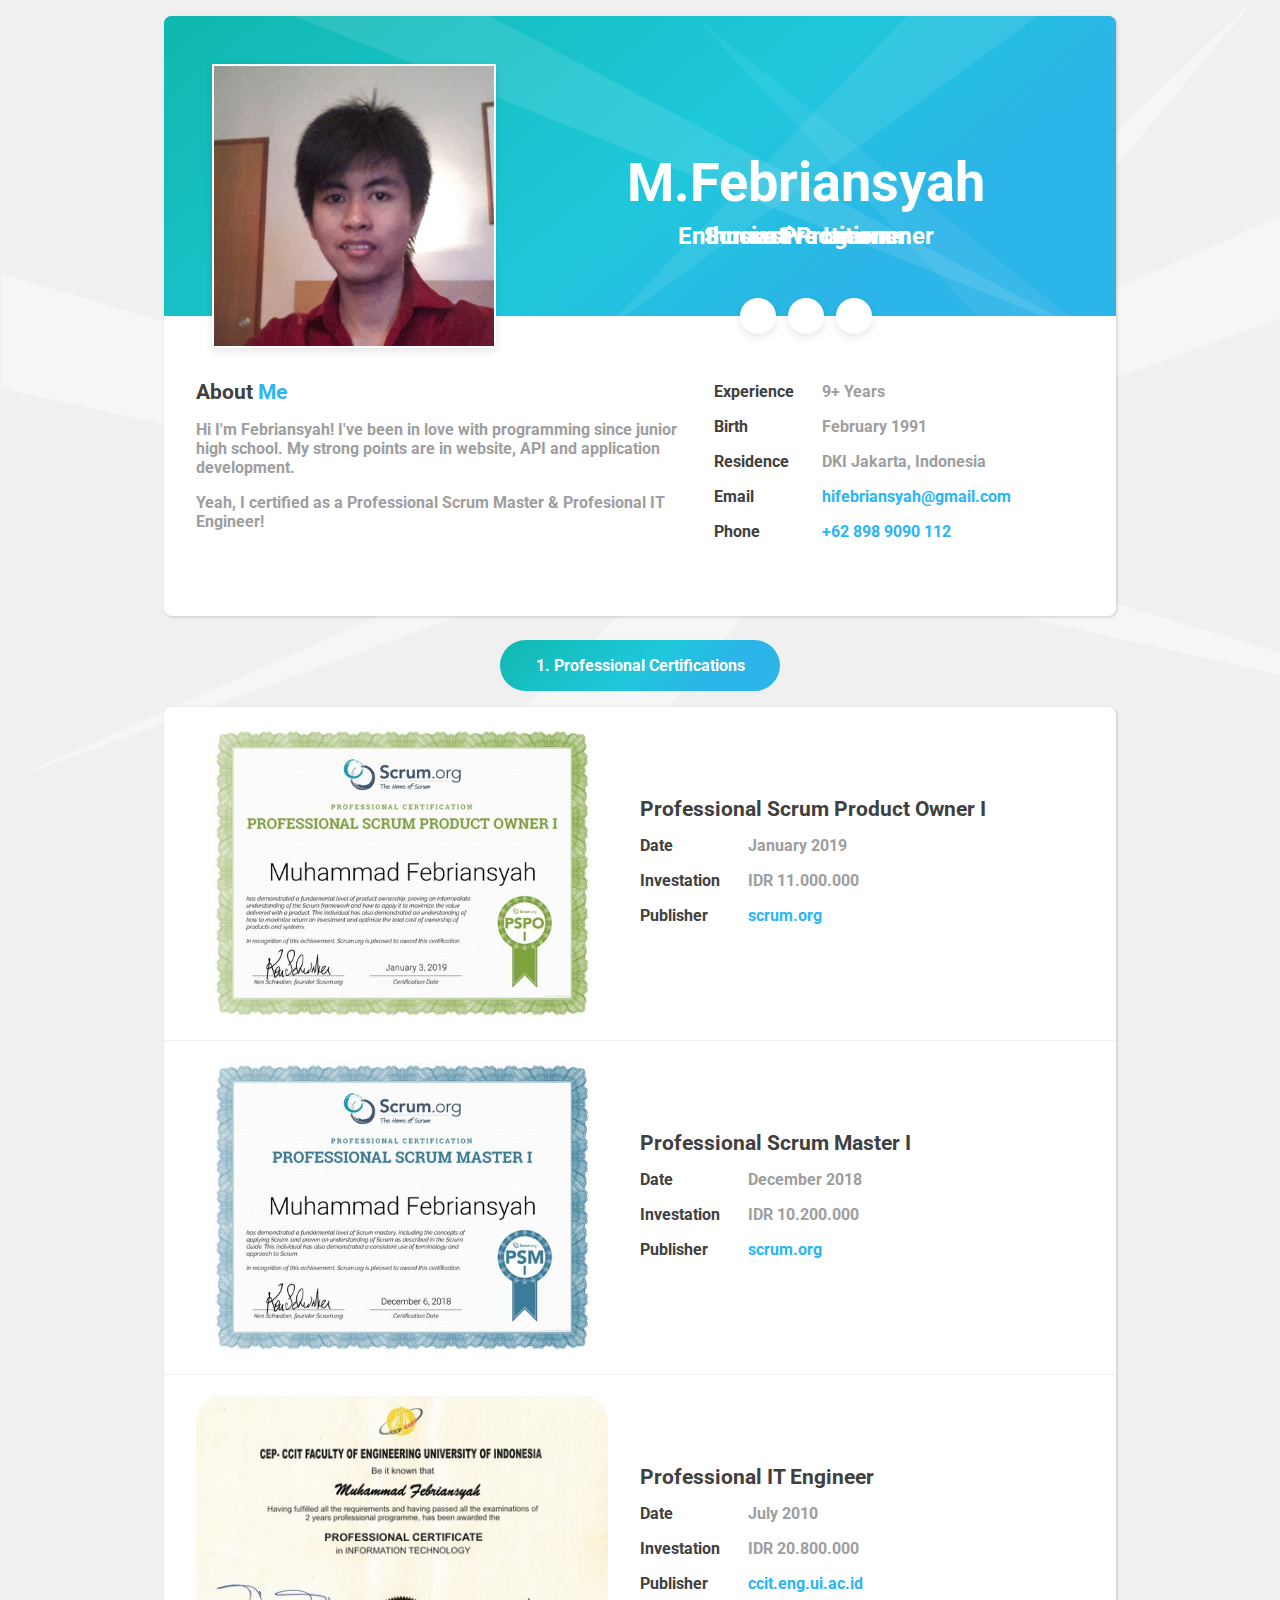
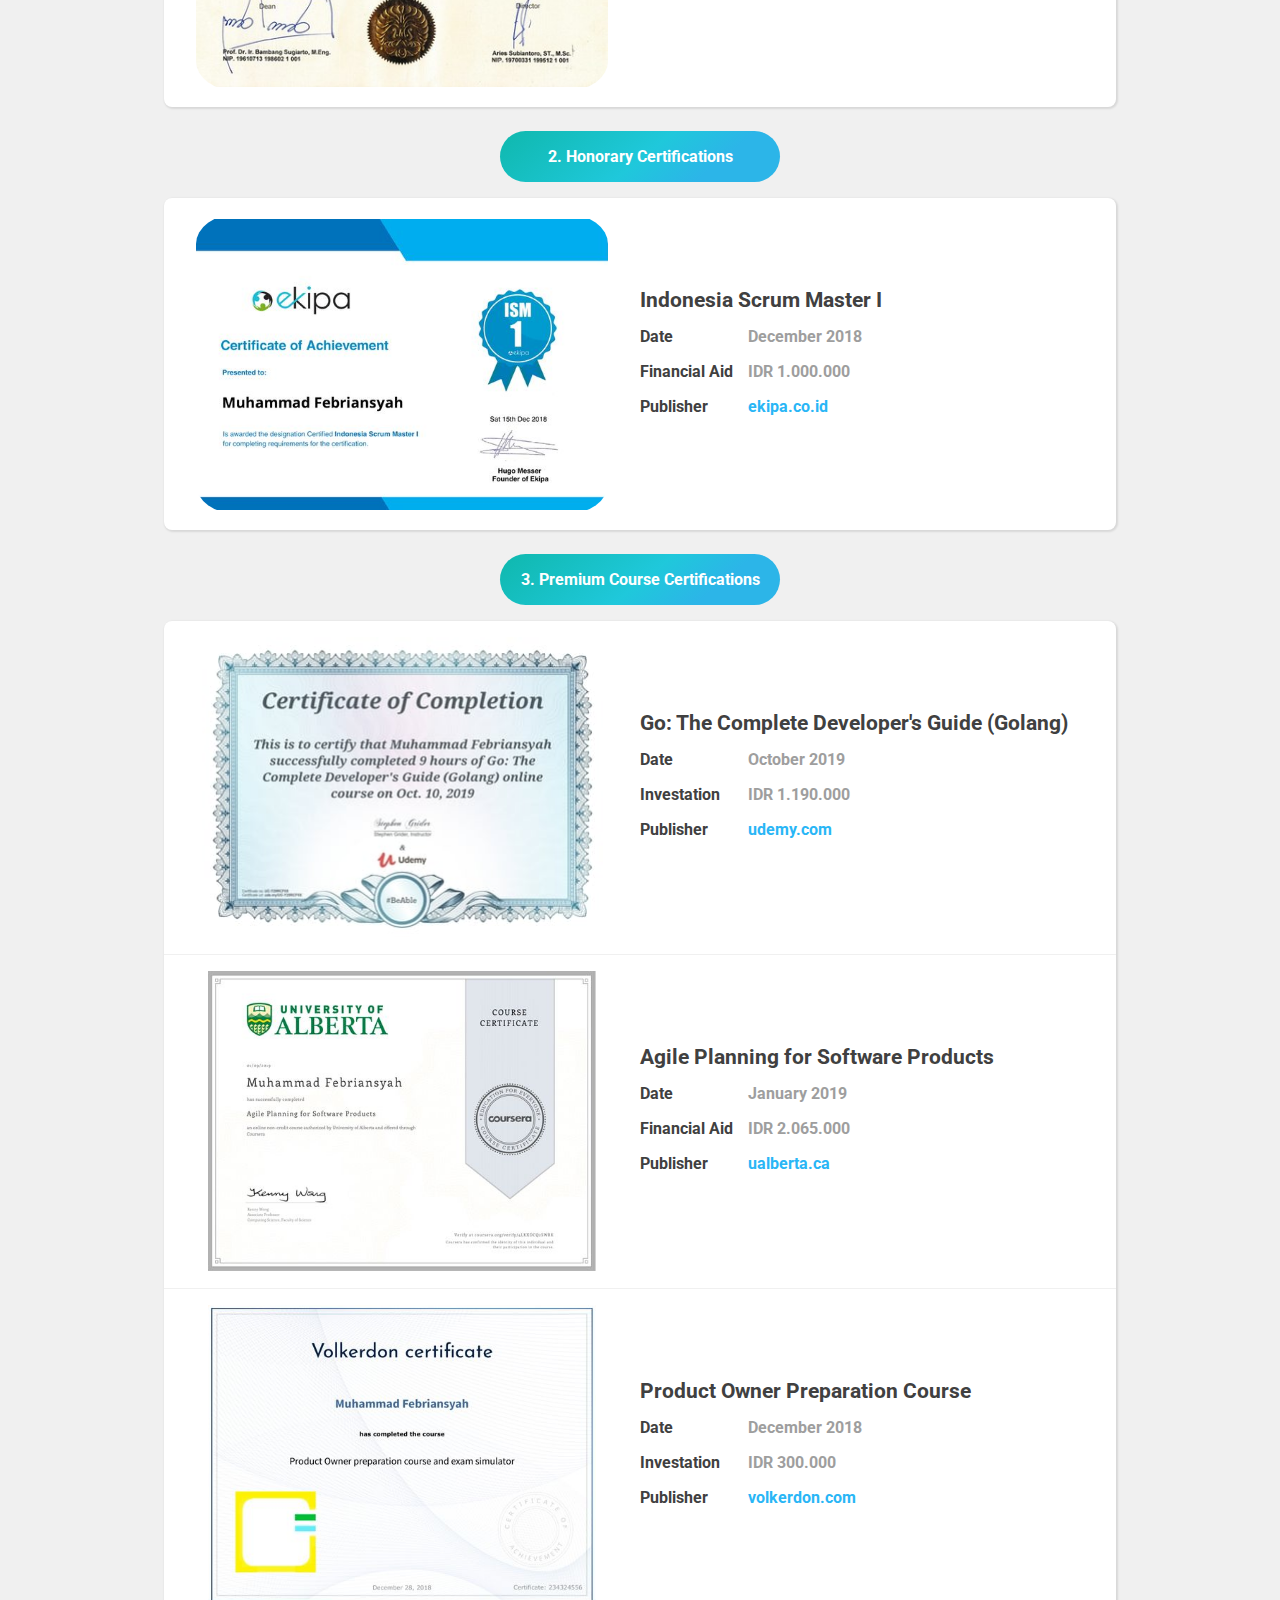
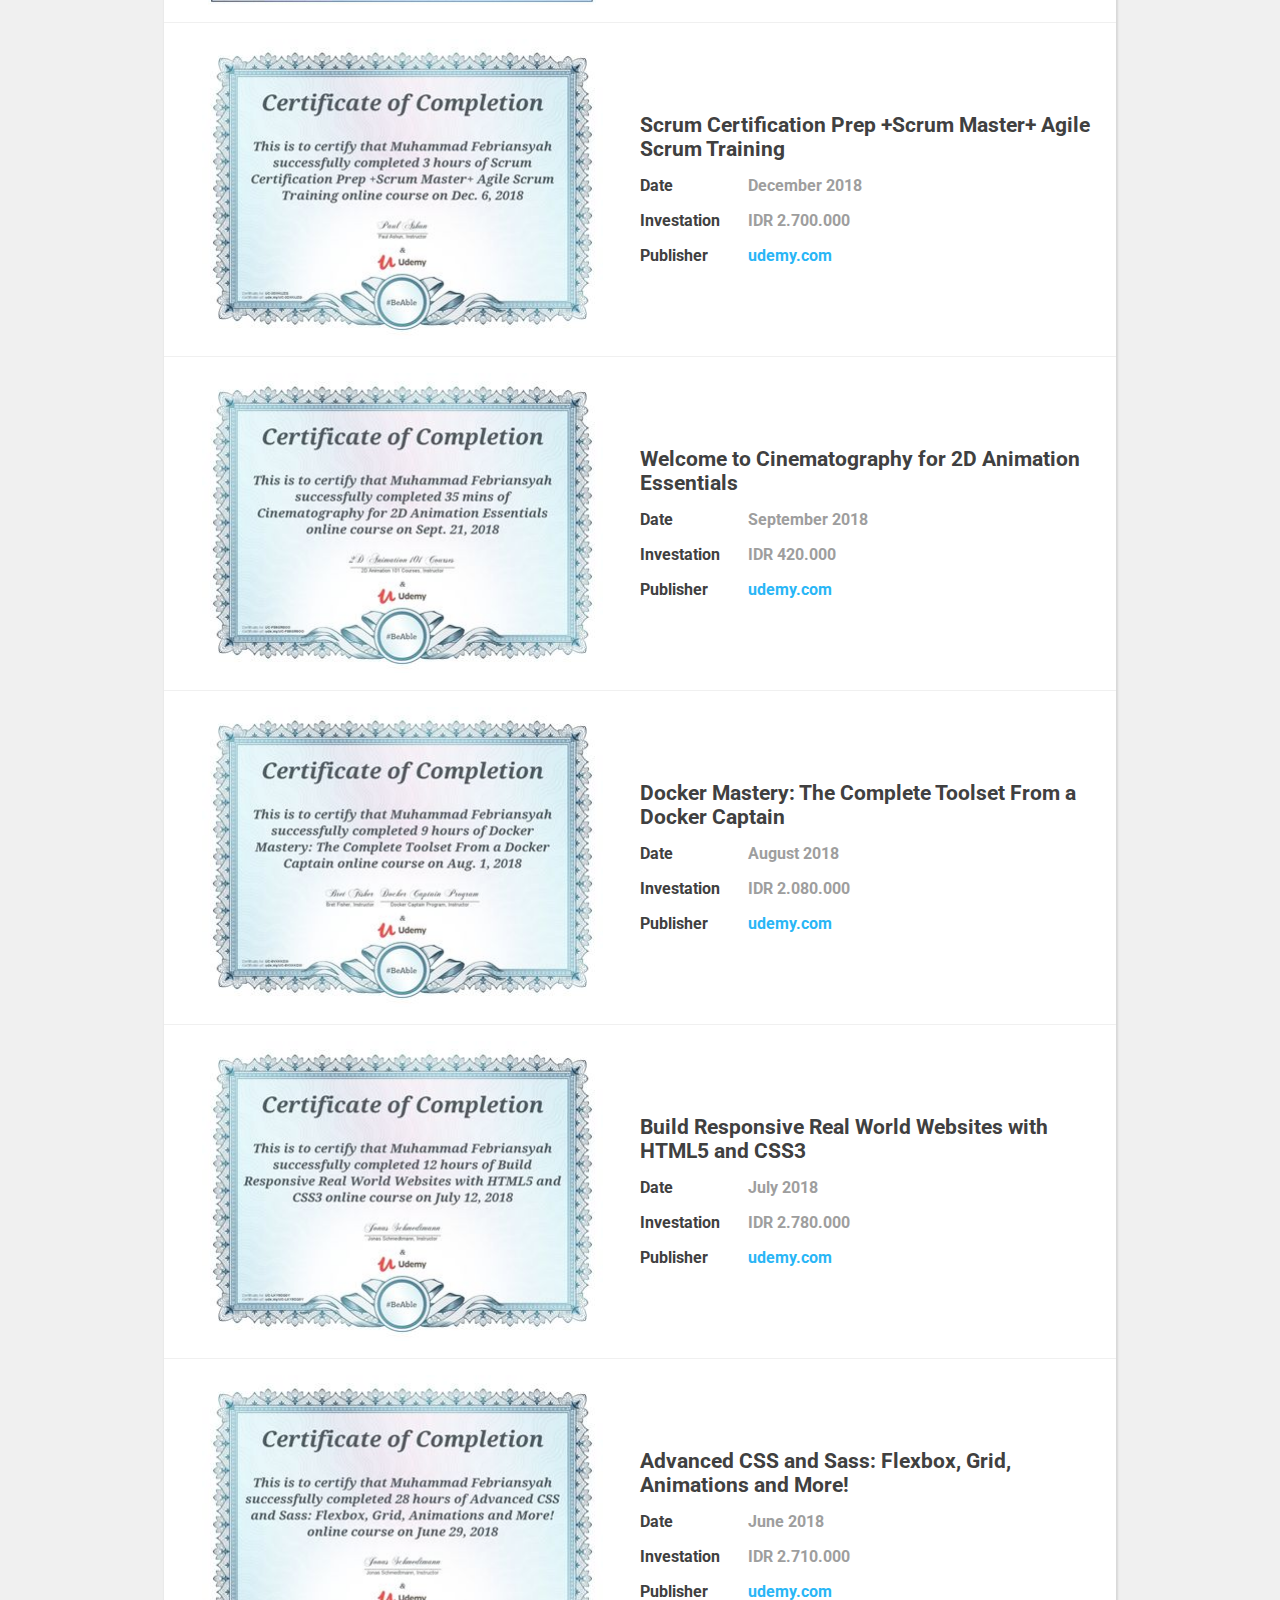
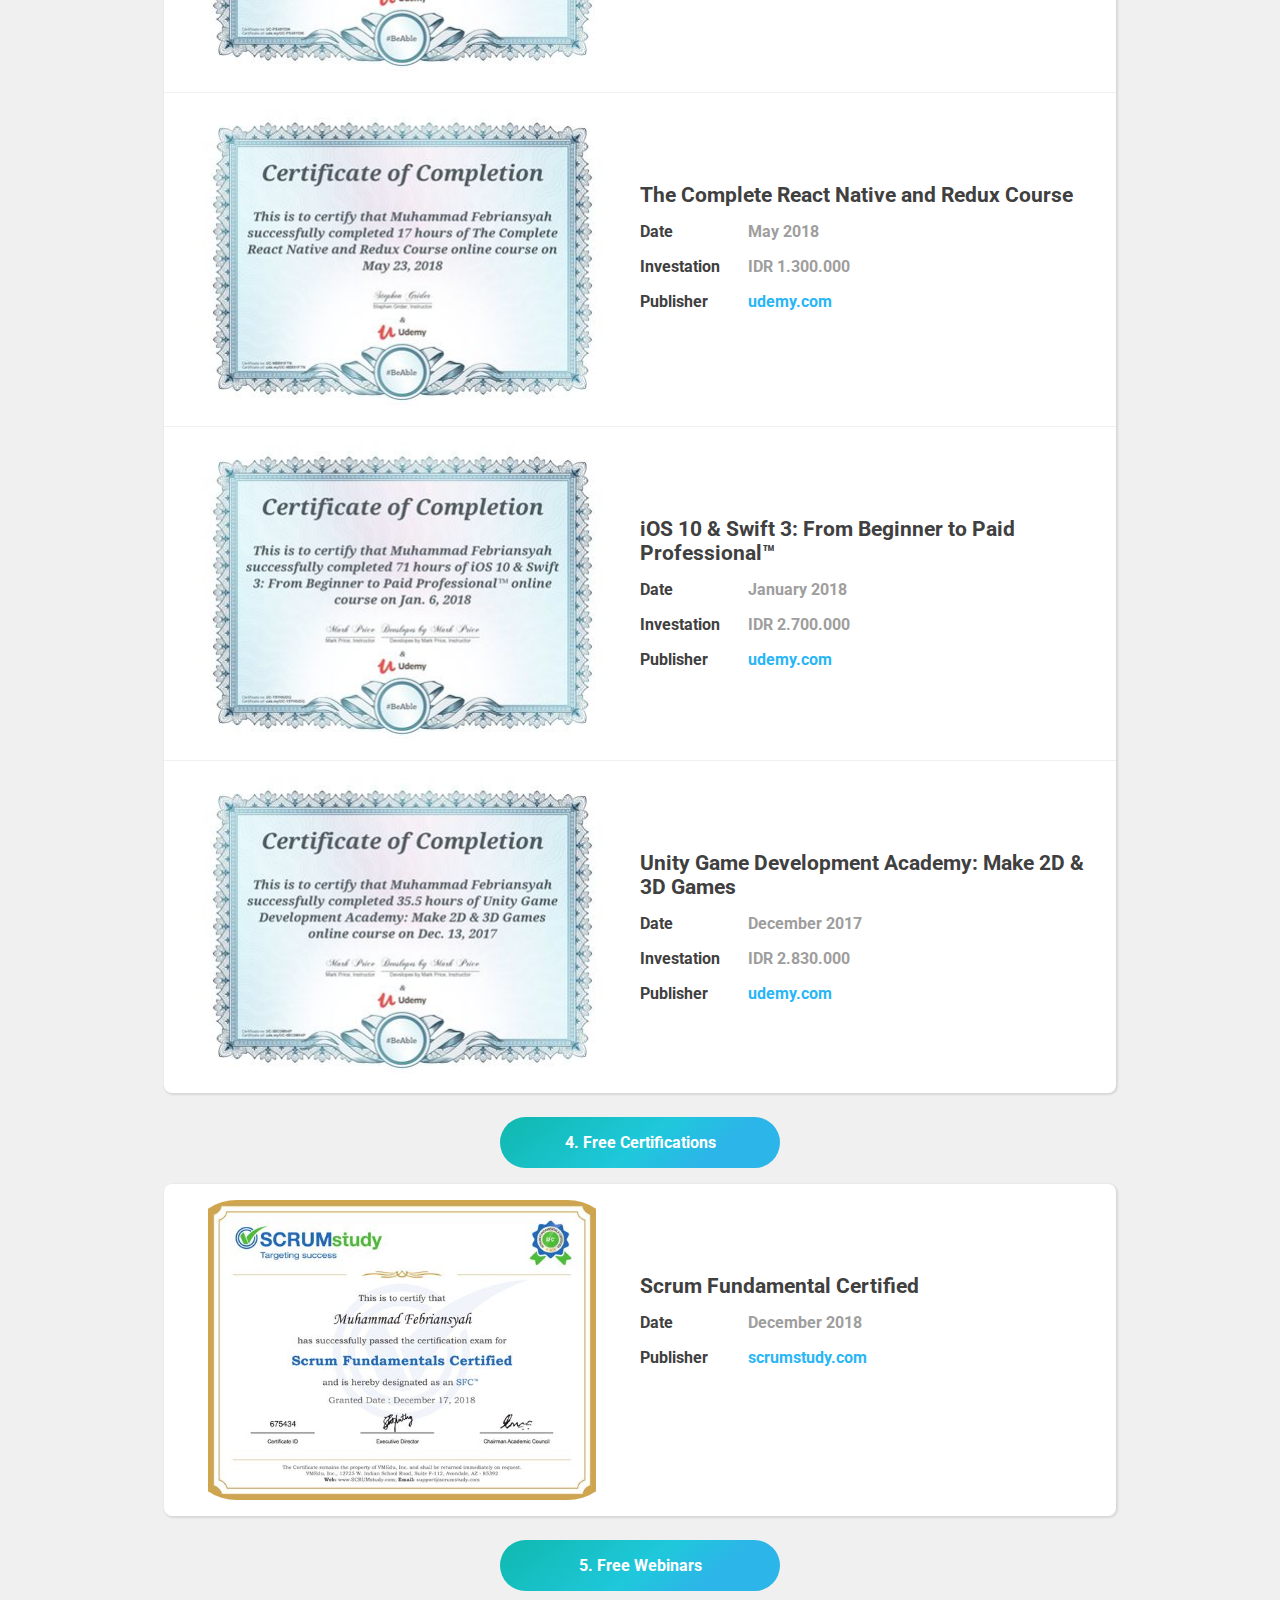
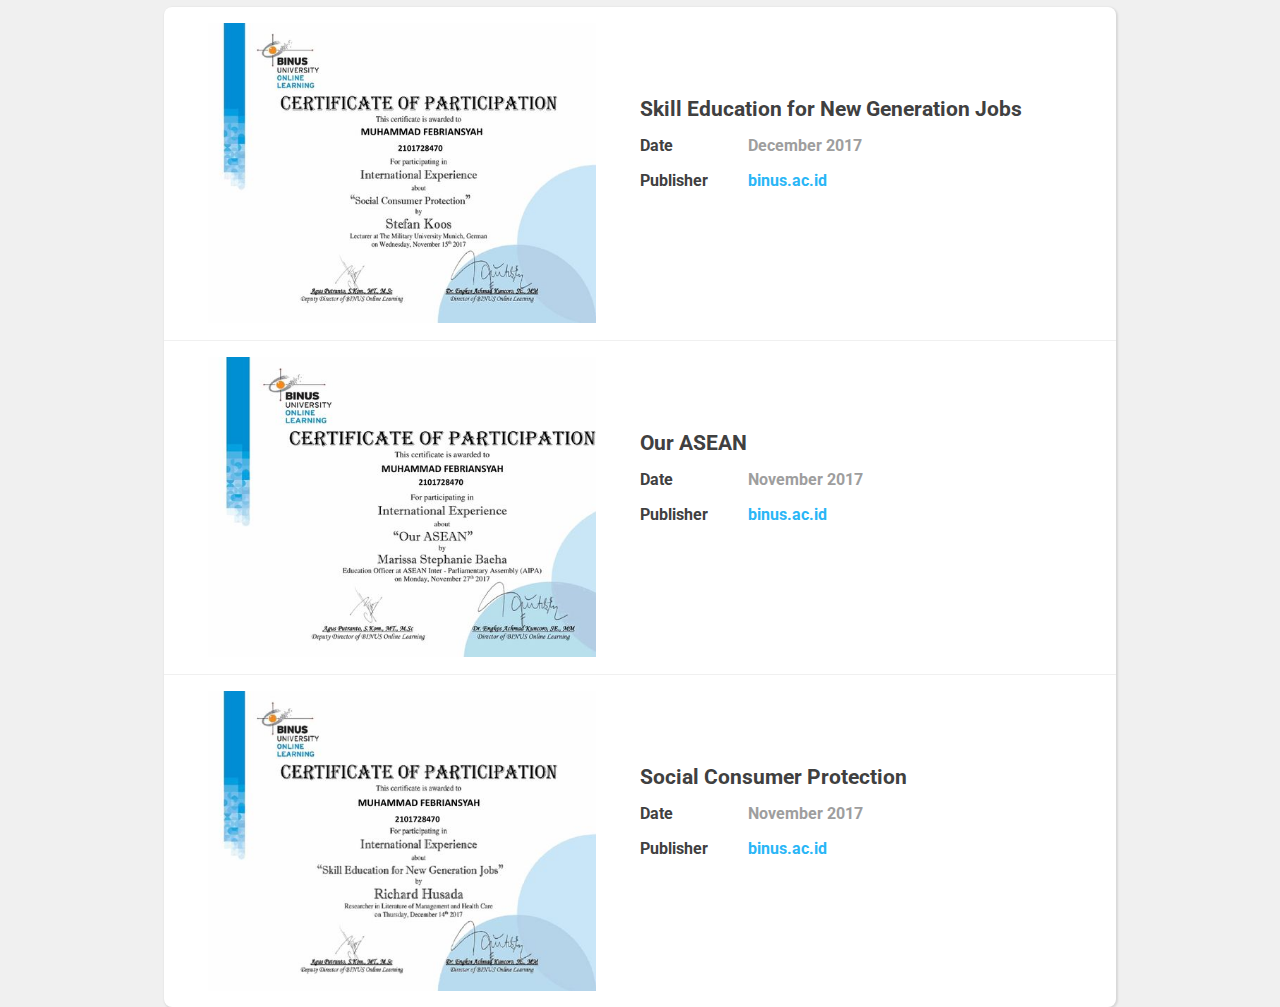
==== commit 495b7c2b: "add certification" ====
--- a/index.amp.html
+++ b/index.amp.html
@@ -169,13 +169,34 @@
 
         <div class="separator">3. Premium Course Certifications</div>
         <div class="paper">
+            <div class="left" style="background-image: url(certificates/UC-Y29RCF0X.jpeg)"></div>
+            <div class="right">
+                <h5>Go: The Complete Developer's Guide (Golang)</h5>
+                <div class="info">
+                    <h4>
+                        <span>Date</span>
+                        <span>October 2019</span>
+                    </h4>
+                    <h4>
+                        <span>Investation</span>
+                        <span>IDR 1.190.000</span>
+                    </h4>
+                    <h4>
+                        <span>Publisher</span>
+                        <a target="_blank" href="//udemy.com">udemy.com</a>
+                    </h4>
+                </div>
+            </div>
+
+            <div class="clear"></div>
+
             <div class="left" style="background-image: url(certificates/c1.jpeg)"></div>
             <div class="right">
                 <h5>Agile Planning for Software Products</h5>
                 <div class="info">
                     <h4>
                         <span>Date</span>
-                        <span>Januari 2019</span>
+                        <span>January 2019</span>
                     </h4>
                     <h4>
                         <span>Financial Aid</span>
